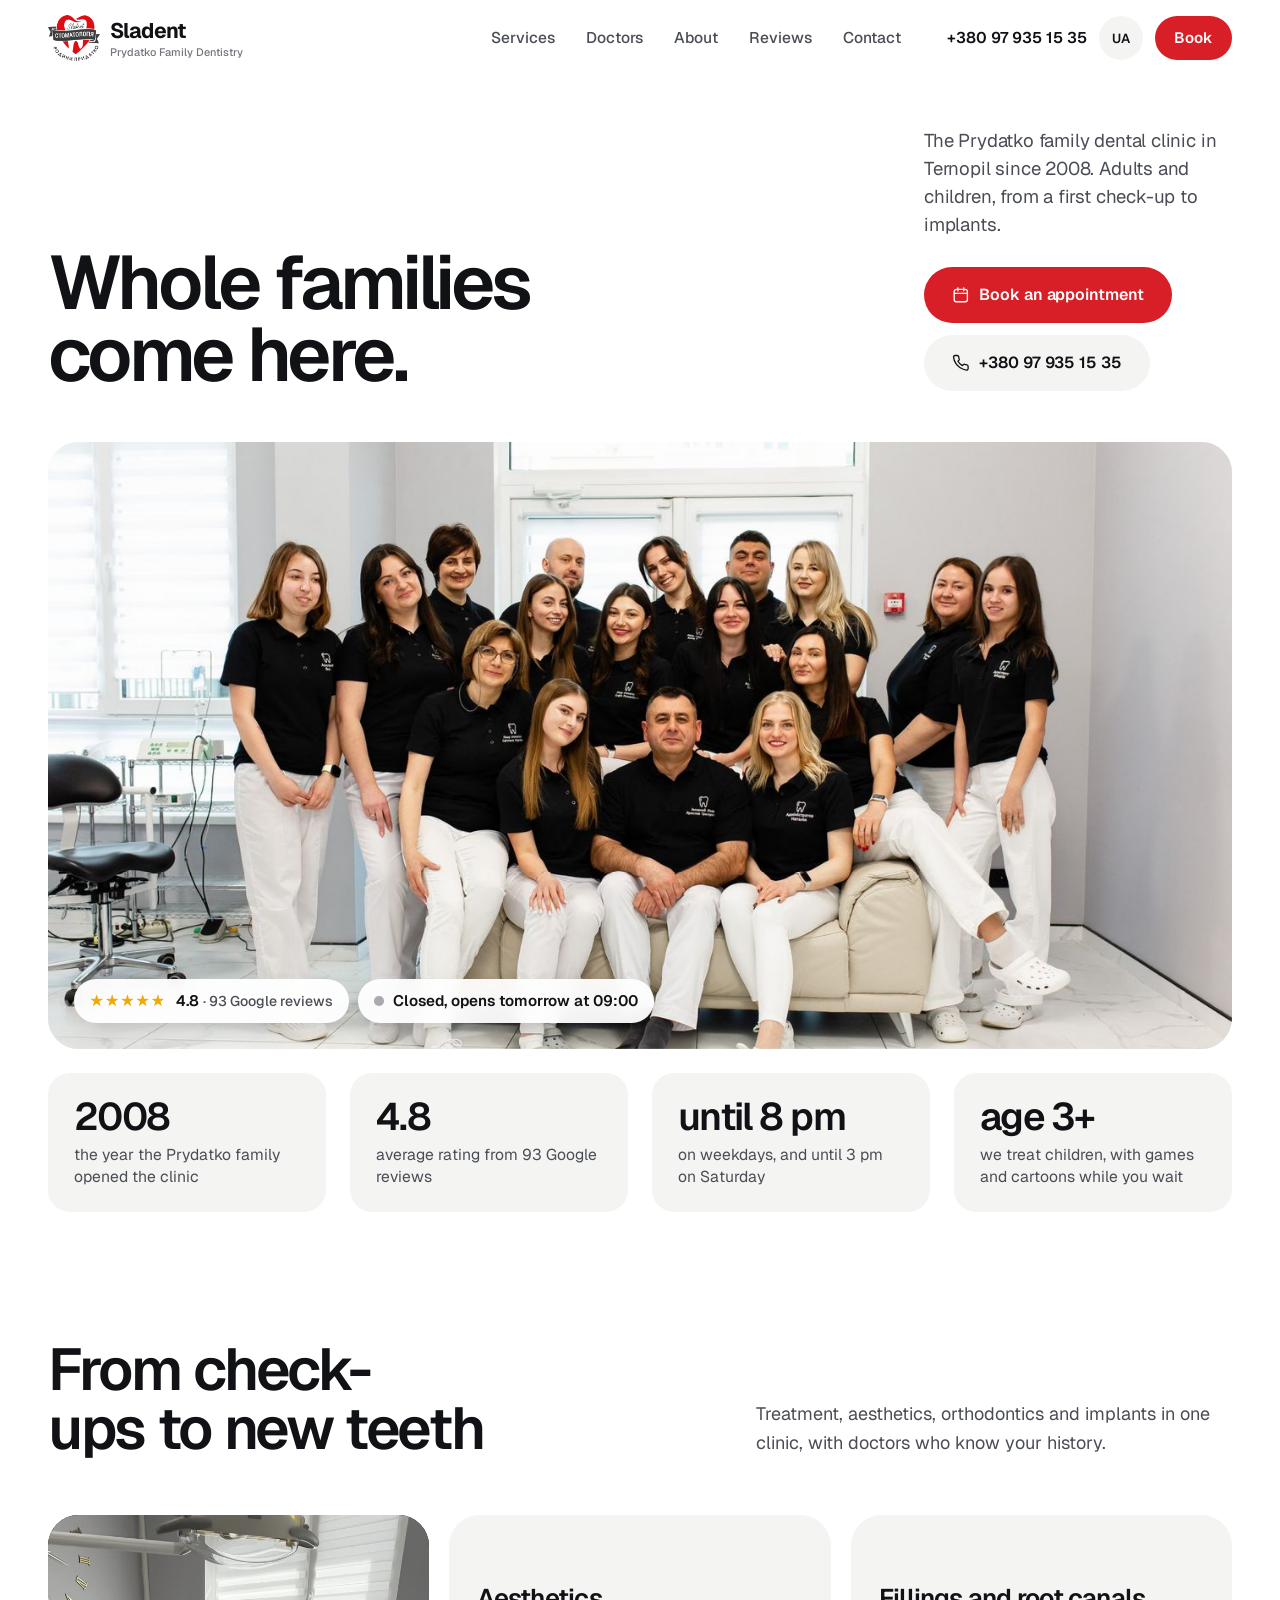
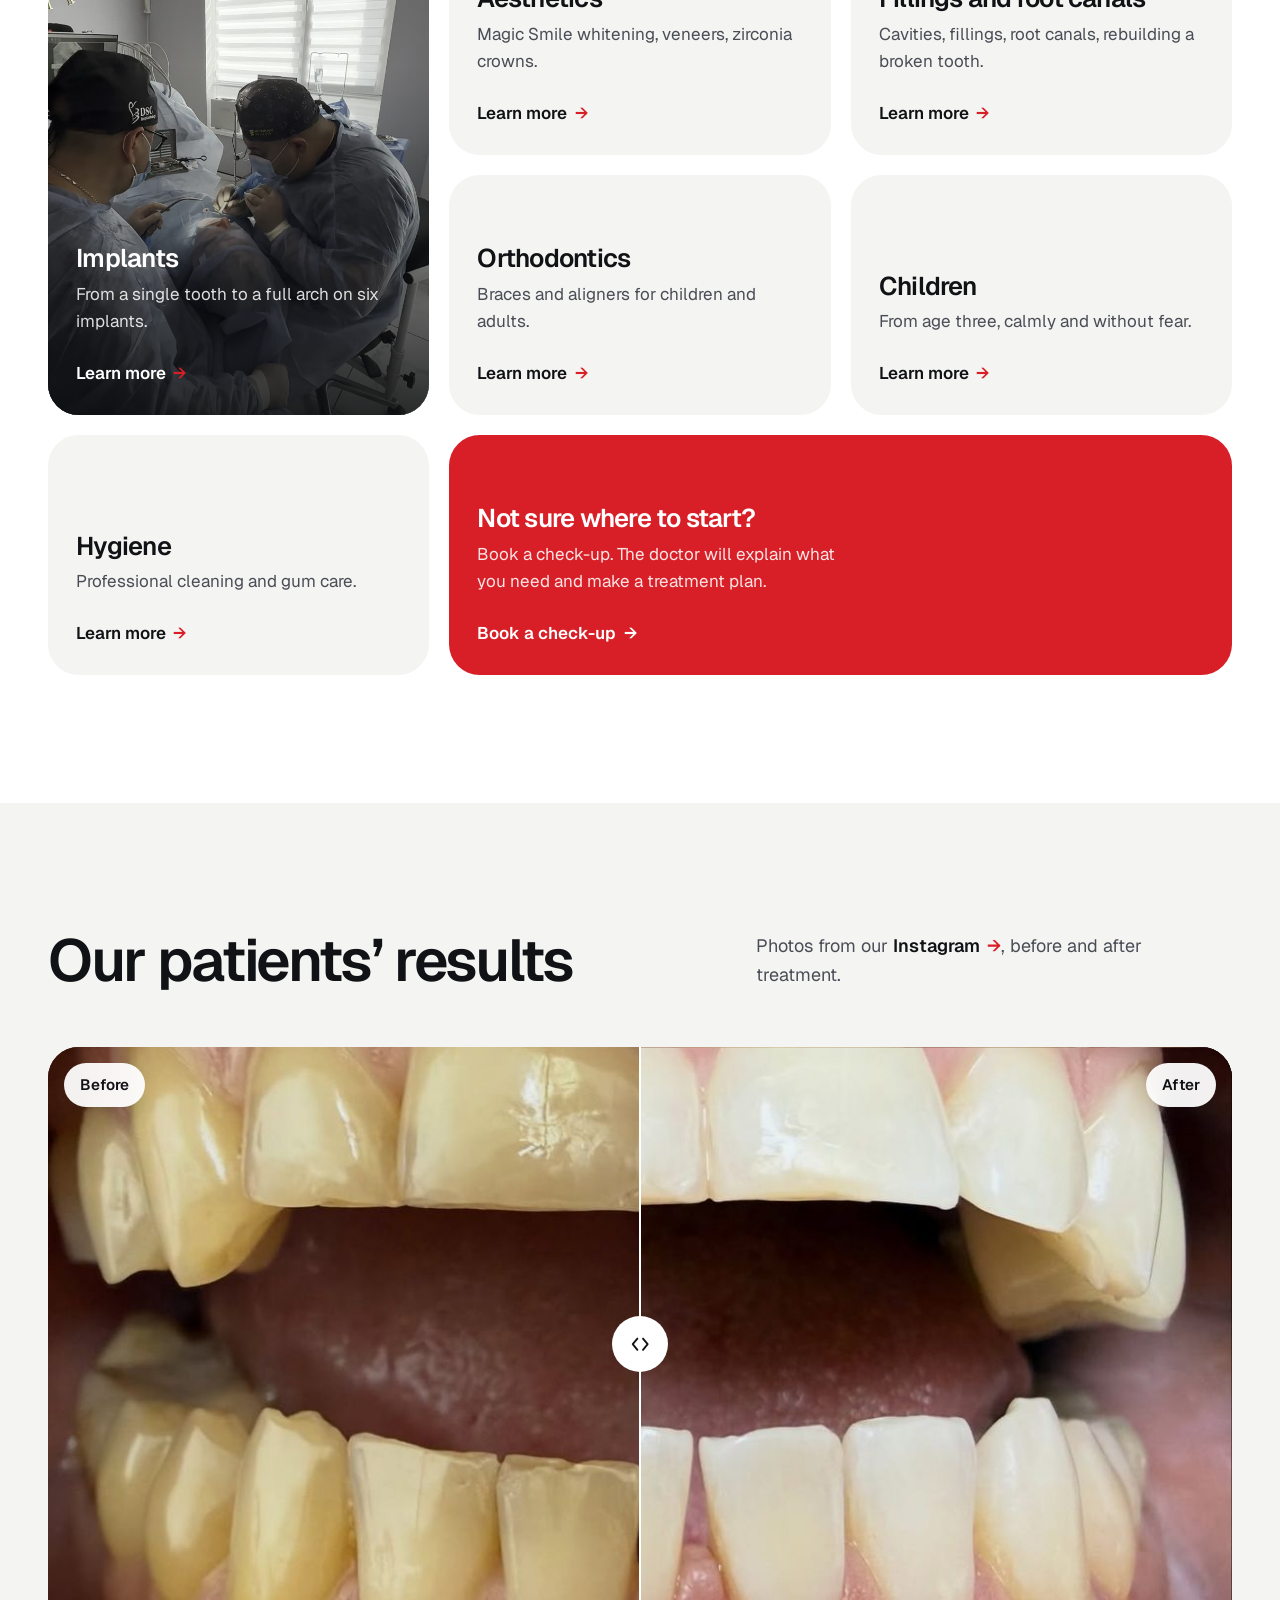
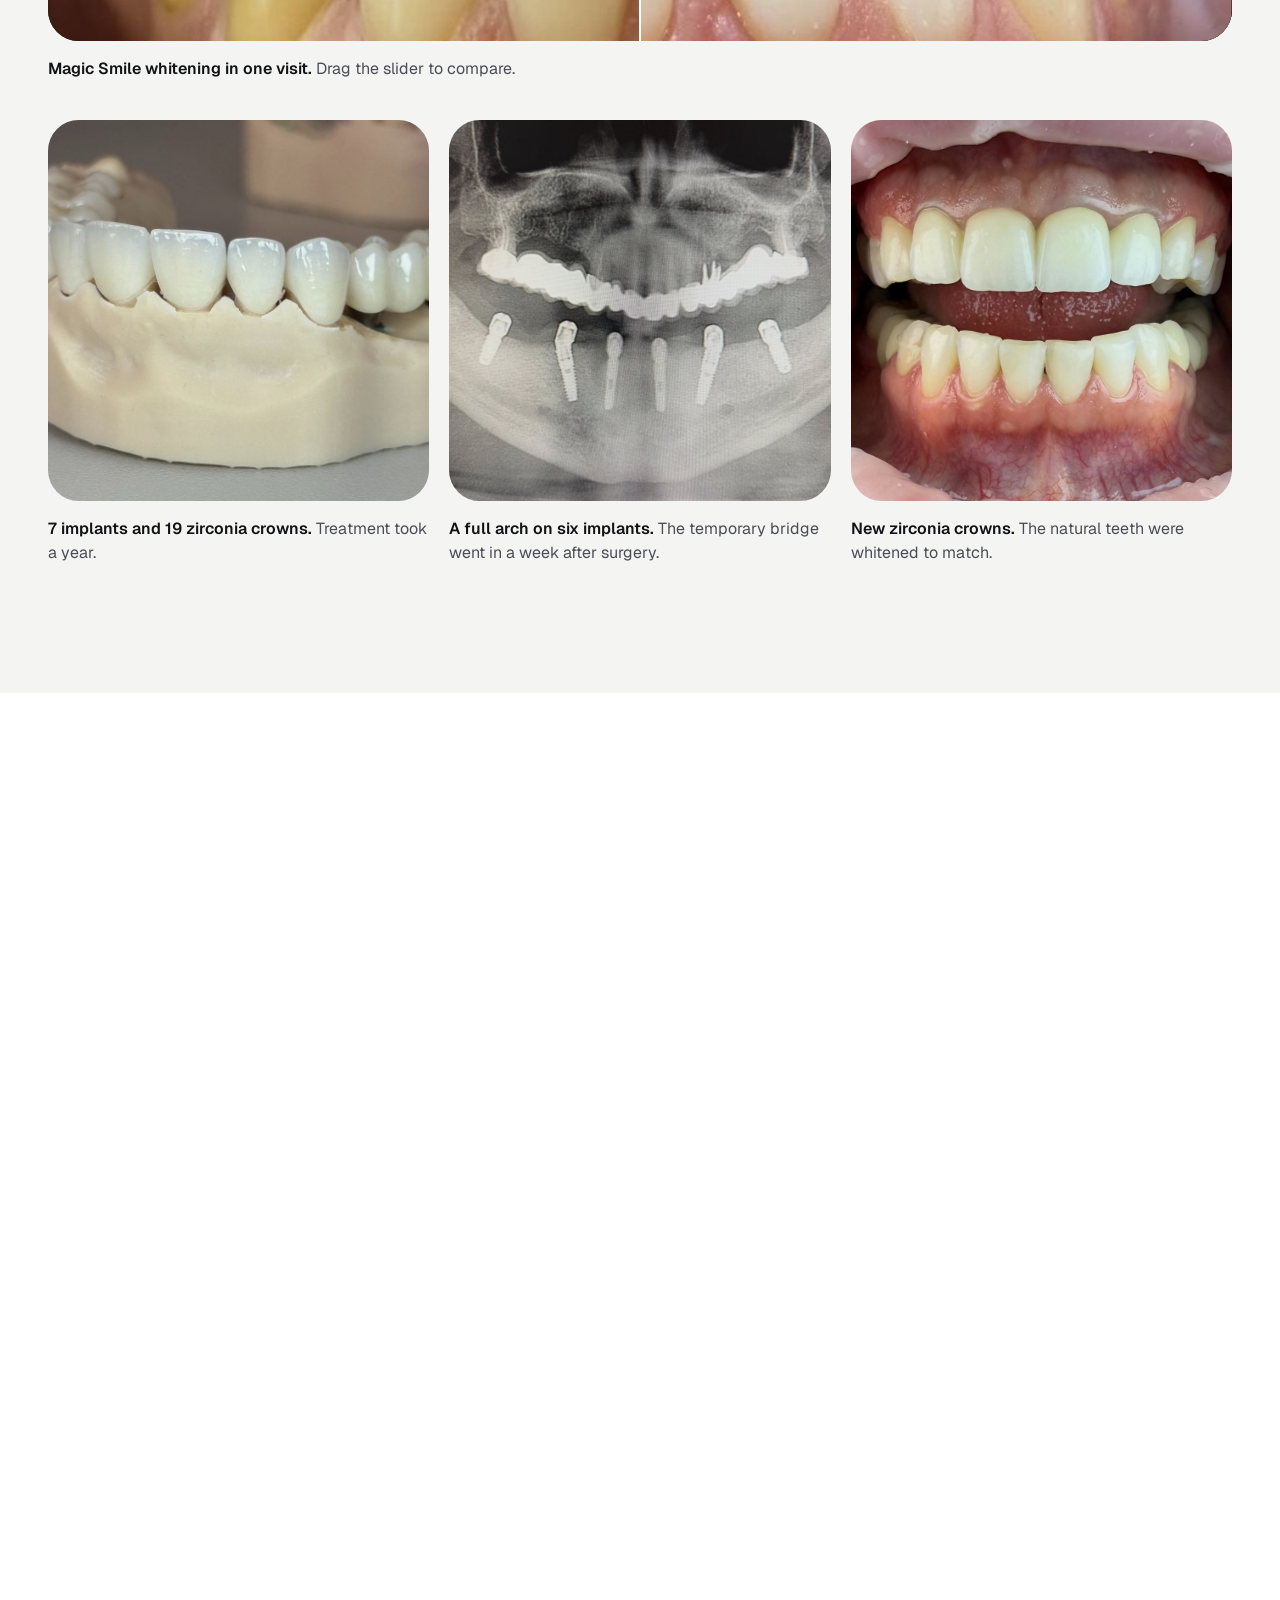
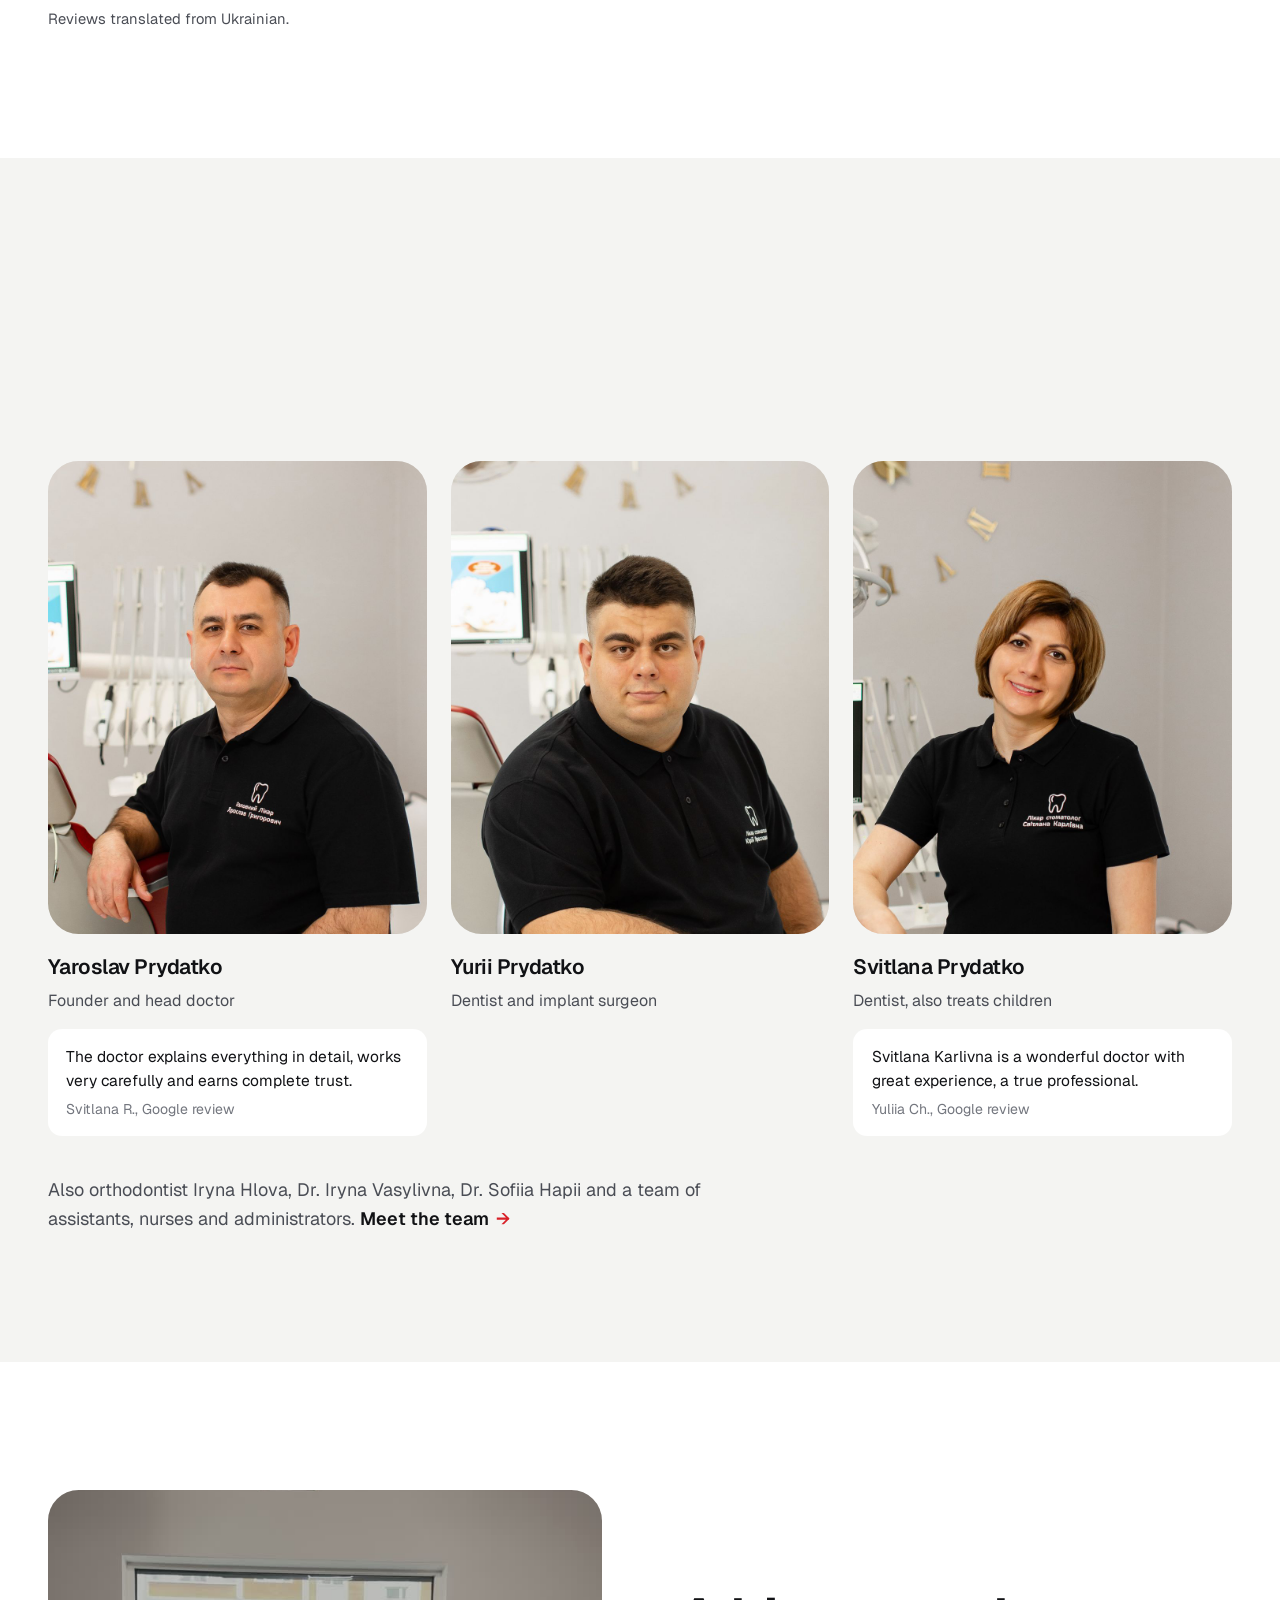
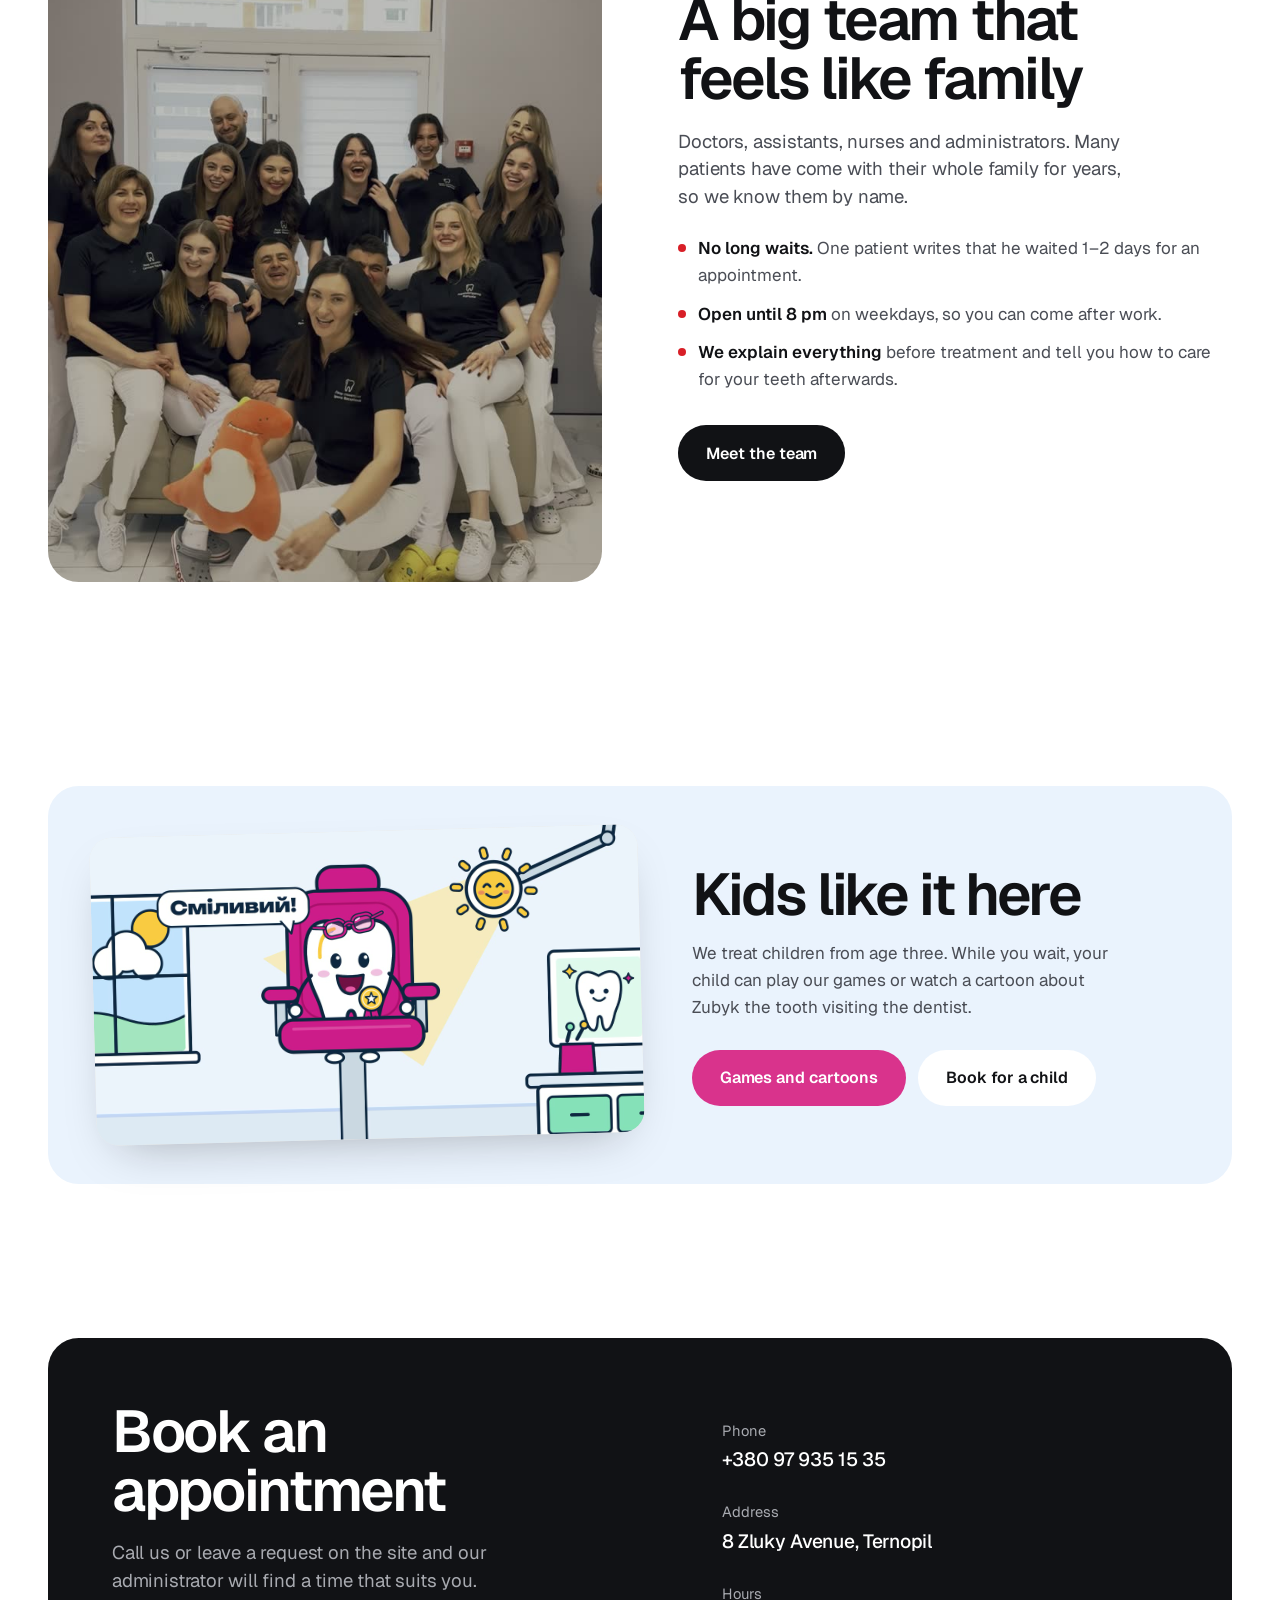
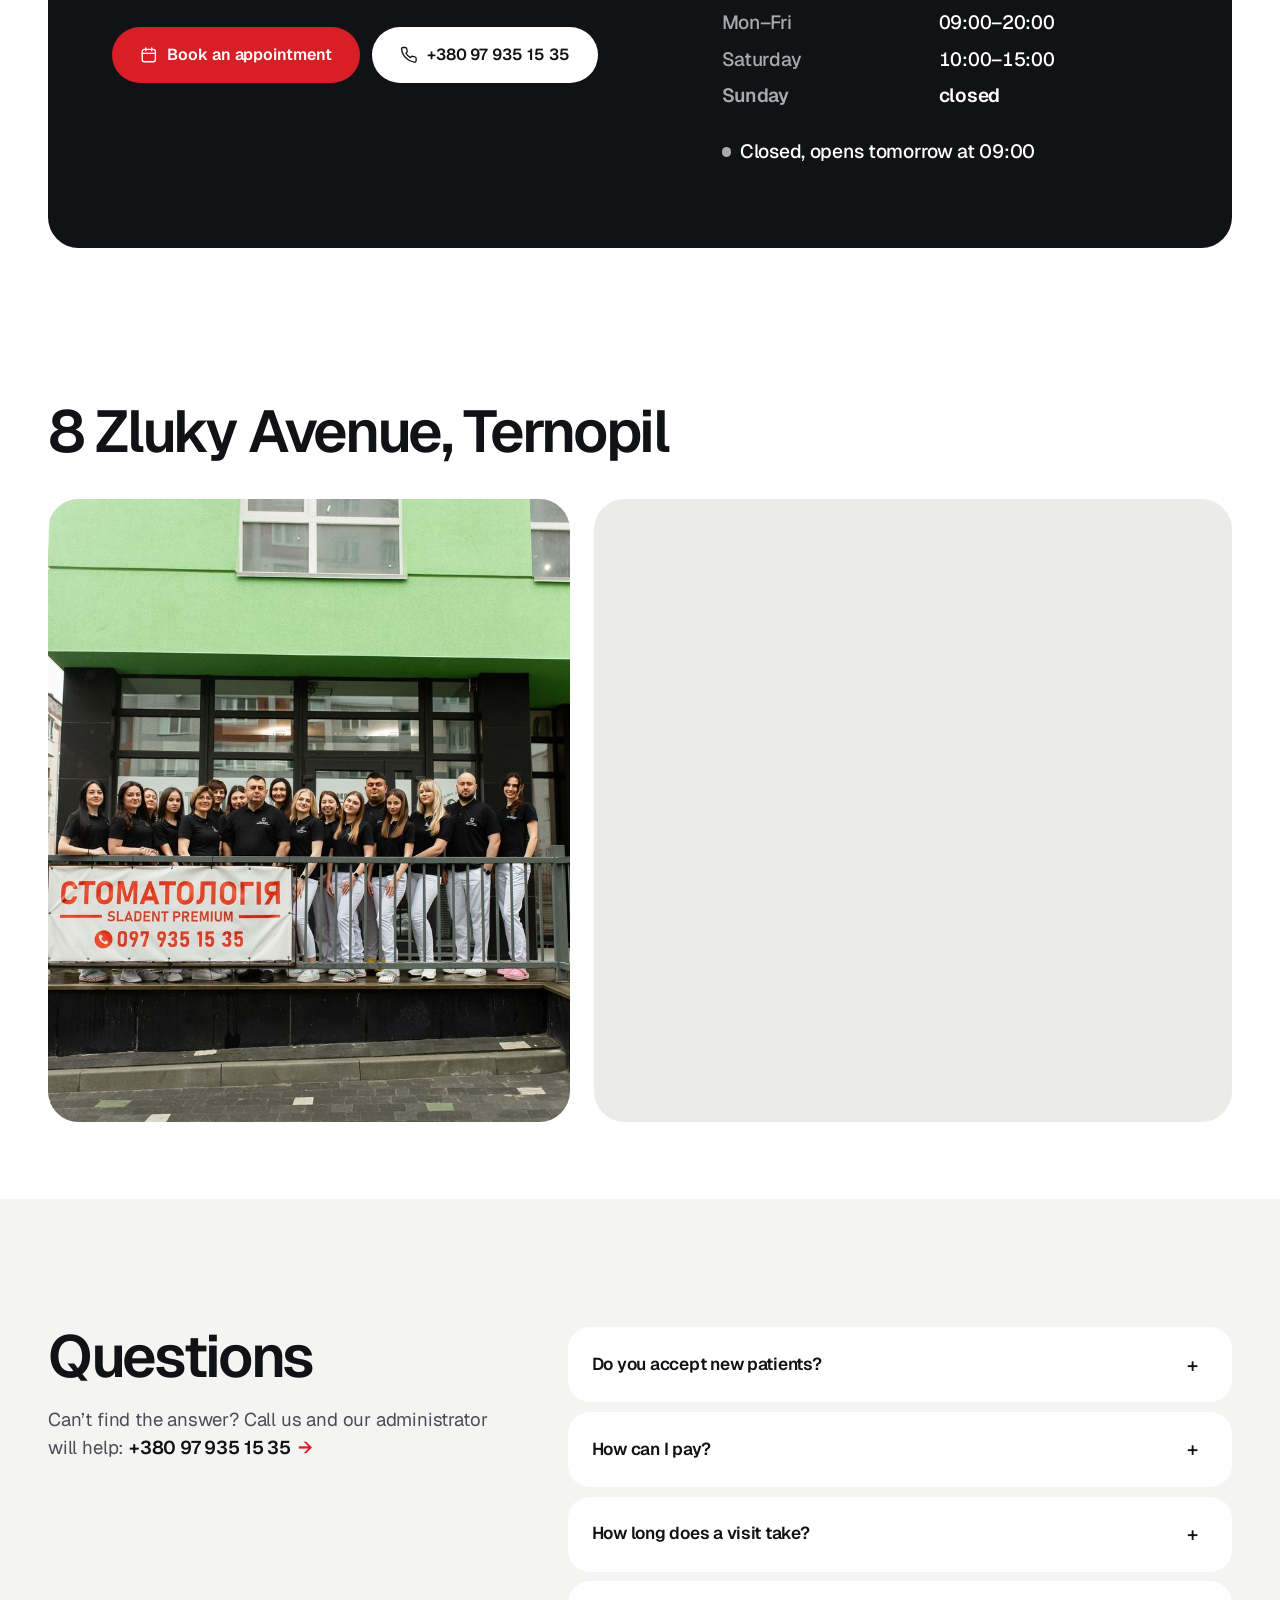
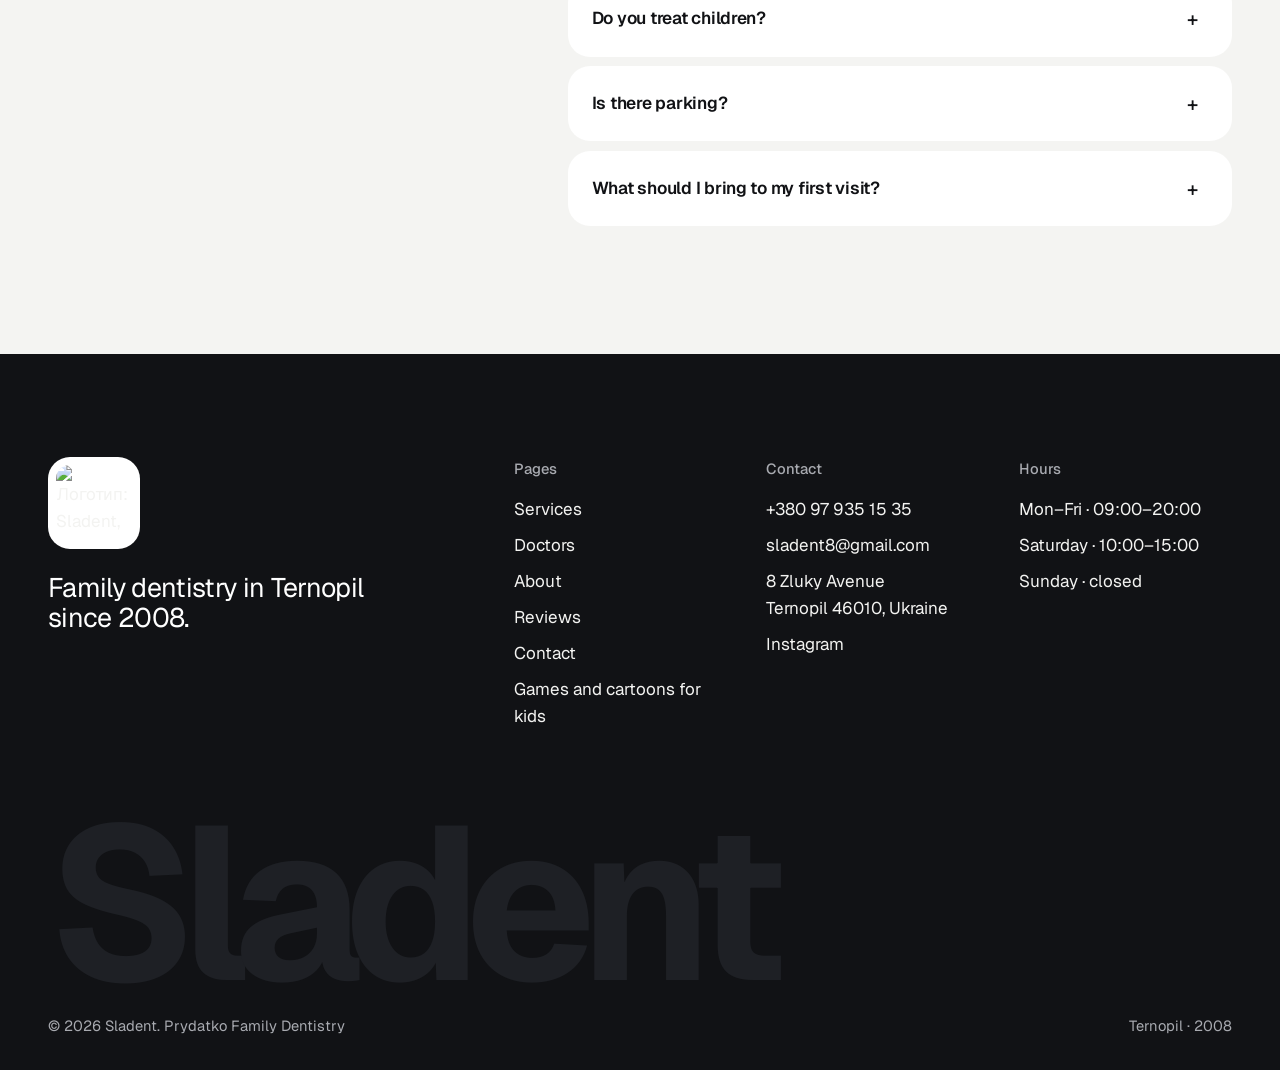
==== en/index.html @ 7c2c96e0 "Redesign the site: new design, real team photos, honest claims - One stylesheet (site.css) and scrip" ====
<!DOCTYPE html>
<html lang="en">
<head>
  <meta charset="utf-8">
  <meta name="viewport" content="width=device-width, initial-scale=1, viewport-fit=cover">
  <title>Sladent · Prydatko Family Dentistry · Ternopil</title>
  <meta name="description" content="Sladent family dental clinic in Ternopil since 2008. Implants, aesthetic dentistry, orthodontics, children. Rated 4.8 on Google. Book: +380 97 935 15 35.">
  <meta name="theme-color" content="#FFFFFF">
  <link rel="canonical" href="https://sladent.com/en/">
  <link rel="alternate" hreflang="uk" href="https://sladent.com/">
  <link rel="alternate" hreflang="en" href="https://sladent.com/en/">
  <link rel="alternate" hreflang="x-default" href="https://sladent.com/">
  <meta property="og:type" content="website">
  <meta property="og:locale" content="en_US">
  <meta property="og:site_name" content="Sladent">
  <meta property="og:title" content="Sladent · Prydatko Family Dentistry · Ternopil">
  <meta property="og:description" content="Sladent family dental clinic in Ternopil since 2008. Implants, aesthetic dentistry, orthodontics, children. Rated 4.8 on Google. Book: +380 97 935 15 35.">
  <meta property="og:image" content="https://sladent.com/images/photos/og.jpg">
  <meta property="og:image:width" content="1200">
  <meta property="og:image:height" content="630">
  <meta property="og:url" content="https://sladent.com/en/">
  <meta name="twitter:card" content="summary_large_image">
  <link rel="icon" href="../images/icon.ico">
  <link rel="apple-touch-icon" href="../images/logo-removebg-preview.png">
  <link rel="preconnect" href="https://fonts.googleapis.com">
  <link rel="preconnect" href="https://fonts.gstatic.com" crossorigin>
  <link rel="stylesheet" href="../site.css">
  <link rel="preload" as="image" href="../images/photos/team-sofa.jpg" imagesrcset="../images/photos/team-sofa-800.jpg 800w, ../images/photos/team-sofa-1400.jpg 1400w, ../images/photos/team-sofa.jpg 2400w" imagesizes="(max-width: 1400px) 100vw, 1300px" fetchpriority="high">
  <script>document.documentElement.classList.add('js')</script>
  <script type="application/ld+json">
{
  "@context": "https://schema.org",
  "@type": "Dentist",
  "name": "Sladent — Стоматологія Родини Придатко",
  "alternateName": "Стоматологія Родини Придатко",
  "url": "https://sladent.com/",
  "logo": "https://sladent.com/images/logo.png",
  "image": "https://sladent.com/images/photos/team-sofa.jpg",
  "telephone": "+380979351535",
  "email": "sladent8@gmail.com",
  "priceRange": "$$",
  "foundingDate": "2008-09-23",
  "currenciesAccepted": "UAH",
  "address": {
    "@type": "PostalAddress",
    "streetAddress": "просп. Злуки, 8",
    "addressLocality": "Тернопіль",
    "addressRegion": "Тернопільська область",
    "postalCode": "46010",
    "addressCountry": "UA"
  },
  "geo": {
    "@type": "GeoCoordinates",
    "latitude": 49.553722,
    "longitude": 25.593934
  },
  "openingHoursSpecification": [
    {
      "@type": "OpeningHoursSpecification",
      "dayOfWeek": [
        "Monday",
        "Tuesday",
        "Wednesday",
        "Thursday",
        "Friday"
      ],
      "opens": "09:00",
      "closes": "20:00"
    },
    {
      "@type": "OpeningHoursSpecification",
      "dayOfWeek": "Saturday",
      "opens": "10:00",
      "closes": "15:00"
    }
  ],
  "areaServed": {
    "@type": "City",
    "name": "Тернопіль"
  },
  "medicalSpecialty": [
    "Dentistry",
    "Orthodontics",
    "PediatricDentistry",
    "Implantology",
    "Prosthodontics"
  ],
  "aggregateRating": {
    "@type": "AggregateRating",
    "ratingValue": "4.8",
    "bestRating": "5",
    "ratingCount": "93"
  },
  "sameAs": [
    "https://www.instagram.com/sladent_dentistry_ternopil/"
  ]
}
  </script>
  <script type="application/ld+json">
{
  "@context": "https://schema.org",
  "@type": "FAQPage",
  "mainEntity": [
    {
      "@type": "Question",
      "name": "Do you accept new patients?",
      "acceptedAnswer": {
        "@type": "Answer",
        "text": "Yes. Book by phone at +380 97 935 15 35, through the form on this site or at the clinic. The first consultation includes an examination and diagnosis."
      }
    },
    {
      "@type": "Question",
      "name": "How can I pay?",
      "acceptedAnswer": {
        "@type": "Answer",
        "text": "Cash, bank cards (Visa, Mastercard) and bank transfer."
      }
    },
    {
      "@type": "Question",
      "name": "How long does a visit take?",
      "acceptedAnswer": {
        "@type": "Answer",
        "text": "A consultation takes 30–45 minutes, a professional cleaning about an hour, implants or prosthetics 1.5 to 3 hours."
      }
    },
    {
      "@type": "Question",
      "name": "Do you treat children?",
      "acceptedAnswer": {
        "@type": "Answer",
        "text": "Yes, from the age of three."
      }
    },
    {
      "@type": "Question",
      "name": "Is there parking?",
      "acceptedAnswer": {
        "@type": "Answer",
        "text": "Yes, there is free parking for patients next to the clinic."
      }
    },
    {
      "@type": "Question",
      "name": "What should I bring to my first visit?",
      "acceptedAnswer": {
        "@type": "Answer",
        "text": "An ID and your medical record if you have one. If you have X-rays or reports from other doctors, bring them too."
      }
    }
  ]
}
  </script>
</head>
<body>

<a class="skip" href="#main">Skip to content</a>
<header class="hdr">
  <div class="wrap hdr__in">
    <a class="logo" href="index.html"><img src="../images/logo-192.png" width="52" height="52" alt=""><span>Sladent<small>Prydatko Family Dentistry</small></span></a>
    <nav class="nav" aria-label="Main navigation"><a href="services.html">Services</a><a href="team.html">Doctors</a><a href="about.html">About</a><a href="reviews.html">Reviews</a><a href="contact.html">Contact</a></nav>
    <div class="hdr__tools">
      <a class="hdr__phone" href="tel:+380979351535">+380 97 935 15 35</a>
      <a class="lang" href="../" hreflang="uk" aria-label="Українська версія">UA</a>
      <a class="btn btn--red btn--sm" href="contact.html#booking-form">Book</a>
      <button class="burger" type="button" aria-expanded="false" aria-controls="mmenu" aria-label="Open menu"><span></span></button>
    </div>
  </div>
</header>
<div class="mmenu" id="mmenu">
  <nav aria-label="Mobile menu"><a class="big" href="index.html" aria-current="page">Home</a><a class="big" href="services.html">Services</a><a class="big" href="team.html">Doctors</a><a class="big" href="about.html">About</a><a class="big" href="reviews.html">Reviews</a><a class="big" href="contact.html">Contact</a></nav>
  <div class="btns">
    <a class="btn btn--red" href="contact.html#booking-form">Book an appointment</a>
    <a class="btn btn--soft" href="tel:+380979351535"><svg viewBox="0 0 24 24" fill="none" stroke="currentColor" stroke-width="1.8" stroke-linecap="round" stroke-linejoin="round" aria-hidden="true"><path d="M22 16.9v3a2 2 0 0 1-2.2 2 19.8 19.8 0 0 1-8.6-3.1 19.5 19.5 0 0 1-6-6A19.8 19.8 0 0 1 2.1 4.2 2 2 0 0 1 4.1 2h3a2 2 0 0 1 2 1.7c.1.96.4 1.9.7 2.8a2 2 0 0 1-.4 2.1L8.1 9.9a16 16 0 0 0 6 6l1.3-1.3a2 2 0 0 1 2.1-.4c.9.3 1.85.6 2.8.7a2 2 0 0 1 1.7 2Z"/></svg>+380 97 935 15 35</a>
  </div>
</div>

<main id="main">

<section class="hero" aria-labelledby="hero-title">
  <div class="wrap">
    <div class="hero__top">
      <h1 class="d1 rv" id="hero-title">Whole families come here.</h1>
      <div class="rv">
        <p class="lead">The Prydatko family dental clinic in Ternopil since 2008. Adults and children, from a first check-up to implants.</p>
        <div class="hero__cta"><a class="btn btn--red" href="contact.html#booking-form"><svg viewBox="0 0 24 24" fill="none" stroke="currentColor" stroke-width="1.8" stroke-linecap="round" stroke-linejoin="round" aria-hidden="true"><rect x="3" y="4.5" width="18" height="17" rx="3"/><path d="M16 2.5v4M8 2.5v4M3 10h18"/></svg>Book an appointment</a><a class="btn btn--soft" href="tel:+380979351535"><svg viewBox="0 0 24 24" fill="none" stroke="currentColor" stroke-width="1.8" stroke-linecap="round" stroke-linejoin="round" aria-hidden="true"><path d="M22 16.9v3a2 2 0 0 1-2.2 2 19.8 19.8 0 0 1-8.6-3.1 19.5 19.5 0 0 1-6-6A19.8 19.8 0 0 1 2.1 4.2 2 2 0 0 1 4.1 2h3a2 2 0 0 1 2 1.7c.1.96.4 1.9.7 2.8a2 2 0 0 1-.4 2.1L8.1 9.9a16 16 0 0 0 6 6l1.3-1.3a2 2 0 0 1 2.1-.4c.9.3 1.85.6 2.8.7a2 2 0 0 1 1.7 2Z"/></svg>+380 97 935 15 35</a></div>
      </div>
    </div>
    <div class="media hero__media rv">
      <img src="../images/photos/team-sofa.jpg" srcset="../images/photos/team-sofa-800.jpg 800w, ../images/photos/team-sofa-1400.jpg 1400w, ../images/photos/team-sofa.jpg 2400w" sizes="(max-width: 1400px) 100vw, 1300px" width="2400" height="1600" alt="The Sladent team: doctors, assistants, nurses and administrators at the clinic" fetchpriority="high">
      <div class="hero__chips">
        <a class="chip" href="reviews.html"><span class="stars" aria-hidden="true"><i style="--fill:96%"></i></span><span>4.8 <small>· 93 Google reviews</small></span></a>
        <span class="chip"><span data-status>Mon–Fri 9:00–20:00</span></span>
      </div>
    </div>
    <div class="facts">
      <div class="fact rv"><b>2008</b><span>the year the Prydatko family opened the clinic</span></div>
      <div class="fact rv"><b>4.8</b><span>average rating from 93 Google reviews</span></div>
      <div class="fact rv"><b>until 8 pm</b><span>on weekdays, and until 3 pm on Saturday</span></div>
      <div class="fact rv"><b>age 3+</b><span>we treat children, with games and cartoons while you wait</span></div>
    </div>
  </div>
</section>

<section class="sec" aria-labelledby="svc-title">
  <div class="wrap">
    <div class="sec-head">
      <h2 class="d2 rv" id="svc-title">From check-ups to new teeth</h2>
      <p class="rv">Treatment, aesthetics, orthodontics and implants in one clinic, with doctors who know your history.</p>
    </div>
    <div class="bento">
      <a class="tile tile--photo rv" href="services.html#implants">
        <img src="../videos/surgery-poster.jpg" width="720" height="1280" alt="Sladent surgeons placing an implant" loading="lazy">
        <h3>Implants</h3><p>From a single tooth to a full arch on six implants.</p><span class="arrow arrow--light">Learn more</span>
      </a>
      <a class="tile rv" href="services.html#cosmetic"><h3>Aesthetics</h3><p>Magic Smile whitening, veneers, zirconia crowns.</p><span class="arrow">Learn more</span></a>
      <a class="tile rv" href="services.html#general"><h3>Fillings and root canals</h3><p>Cavities, fillings, root canals, rebuilding a broken tooth.</p><span class="arrow">Learn more</span></a>
      <a class="tile rv" href="services.html#orthodontics"><h3>Orthodontics</h3><p>Braces and aligners for children and adults.</p><span class="arrow">Learn more</span></a>
      <a class="tile rv" href="services.html#pediatric"><h3>Children</h3><p>From age three, calmly and without fear.</p><span class="arrow">Learn more</span></a>
      <a class="tile rv" href="services.html#hygiene"><h3>Hygiene</h3><p>Professional cleaning and gum care.</p><span class="arrow">Learn more</span></a>
      <a class="tile tile--wide tile--red rv" href="contact.html#booking-form"><h3>Not sure where to start?</h3><p>Book a check-up. The doctor will explain what you need and make a treatment plan.</p><span class="arrow">Book a check-up</span></a>
    </div>
  </div>
</section>

<section class="sec sec--tone" aria-labelledby="res-title">
  <div class="wrap">
    <div class="sec-head">
      <h2 class="d2 rv" id="res-title">Our patients’ results</h2>
      <p class="rv">Photos from our <a class="arrow" href="https://www.instagram.com/sladent_dentistry_ternopil/" rel="noopener" target="_blank">Instagram</a>, before and after treatment.</p>
    </div>
    <figure class="rv" style="margin:0">
      <div class="ba">
        <img src="../images/photos/whitening-before.jpg" width="1200" height="984" loading="lazy" alt="Teeth before whitening, with yellowish enamel">
        <img class="ba__after" src="../images/photos/whitening-after.jpg" width="1200" height="984" loading="lazy" alt="The same teeth after Magic Smile whitening">
        <span class="chip chip--l" aria-hidden="true">Before</span><span class="chip chip--r" aria-hidden="true">After</span>
        <span class="ba__line" aria-hidden="true"></span><span class="ba__knob" aria-hidden="true"><svg viewBox="0 0 24 24" fill="none" stroke="#111215" stroke-width="2" stroke-linecap="round" stroke-linejoin="round" aria-hidden="true"><path d="M9 6l-5 6 5 6M15 6l5 6-5 6"/></svg></span>
        <input type="range" min="0" max="100" value="50" aria-label="Compare before and after whitening">
      </div>
      <figcaption class="cap"><b>Magic Smile whitening in one visit.</b> Drag the slider to compare.</figcaption>
    </figure>
    <div class="results">
      <figure class="result rv"><div class="media"><img src="../images/photos/case-crowns.jpg" width="1000" height="790" loading="lazy" alt="Zirconia crowns on a jaw model"></div><figcaption class="cap"><b>7 implants and 19 zirconia crowns.</b> Treatment took a year.</figcaption></figure>
      <figure class="result rv"><div class="media"><img src="../images/photos/case-allon6-xray.jpg" width="900" height="1200" loading="lazy" alt="X-ray: a full arch on six implants"></div><figcaption class="cap"><b>A full arch on six implants.</b> The temporary bridge went in a week after surgery.</figcaption></figure>
      <figure class="result rv"><div class="media"><img src="../images/photos/case-zirconia.jpg" width="1000" height="1000" loading="lazy" alt="A smile after old crowns were replaced with zirconia"></div><figcaption class="cap"><b>New zirconia crowns.</b> The natural teeth were whitened to match.</figcaption></figure>
    </div>
  </div>
</section>

<section class="sec" aria-labelledby="rev-title">
  <div class="wrap">
    <div class="reviews-top">
      <div>
        <h2 class="d2 rv" id="rev-title">Patients come back for years.</h2>
        <div class="score rv"><b>4.8</b><div><span class="stars" aria-hidden="true"><i style="--fill:96%"></i></span><small>93 Google reviews</small></div></div>
      </div>
      <blockquote class="quote rv"><p>I have been a patient of Dr. Yaroslav Prydatko since the 1990s. For a dentist I will always come back to SLADENT.</p><footer>Oleh B. · Google review, translated from Ukrainian</footer></blockquote>
    </div>
  </div>
  <div class="marquee rv" aria-label="Patient reviews from Google"><div class="marquee__row" style="--dur:80s"><figure class="rcard"><p>Trusted by our whole family for more than a decade. Sincerely recommend.</p><footer><b>Tati B.</b><span class="stars" aria-hidden="true"><i style="--fill:100%"></i></span></footer></figure><figure class="rcard"><p>I liked the convenient hours (they see patients until 8 pm) and that you don't wait weeks for an appointment (1 to 2 days).</p><footer><b>Sviatoslav B.</b><span class="stars" aria-hidden="true"><i style="--fill:100%"></i></span></footer></figure><figure class="rcard"><p>Today they treated a tooth for our 4-year-old son. Many thanks to Dr. Sofiia Romanivna and the assistant for the professional work and the good mood!</p><footer><b>Ivan M.</b><span class="stars" aria-hidden="true"><i style="--fill:100%"></i></span></footer></figure><figure class="rcard"><p>Our whole family has been coming here for about 10 years. We are happy with everything. The price matches the quality.</p><footer><b>Valia S.</b><span class="stars" aria-hidden="true"><i style="--fill:100%"></i></span></footer></figure><figure class="rcard"><p>The doctor explains everything in detail, works very carefully and earns complete trust.</p><footer><b>Svitlana R.</b><span class="stars" aria-hidden="true"><i style="--fill:100%"></i></span></footer></figure><figure class="rcard"><p>I had 8 teeth done there, 4 of them without anaesthesia. Afterwards they advised me how to look after my teeth.</p><footer><b>Yana D.</b><span class="stars" aria-hidden="true"><i style="--fill:100%"></i></span></footer></figure><figure class="rcard"><p>As always, professional care, a personal approach and quality work. Our whole family has been coming here for more than 10 years.</p><footer><b>Yelyzaveta N.</b><span class="stars" aria-hidden="true"><i style="--fill:100%"></i></span></footer></figure></div><div class="marquee__row marquee__row--rev" style="--dur:90s"><figure class="rcard"><p>I was a little nervous before the implant, but thanks to your experience and well-coordinated work it went calmly and much easier than I expected.</p><footer><b>Implant patient</b><span class="stars" aria-hidden="true"><i style="--fill:100%"></i></span></footer></figure><figure class="rcard"><p>Svitlana Karlivna is a wonderful doctor with great experience, a true professional.</p><footer><b>Yuliia Ch.</b><span class="stars" aria-hidden="true"><i style="--fill:100%"></i></span></footer></figure><figure class="rcard"><p>I had my teeth whitened at SlaDent and it went great. The result is excellent.</p><footer><b>Sergii K.</b><span class="stars" aria-hidden="true"><i style="--fill:100%"></i></span></footer></figure><figure class="rcard"><p>Professional doctors and friendly staff. Iryna Vasylivna is a wonderful doctor!</p><footer><b>Liudmyla K.</b><span class="stars" aria-hidden="true"><i style="--fill:100%"></i></span></footer></figure><figure class="rcard"><p>I have been coming to Sladent for 5 years and recommend it to my friends and family.</p><footer><b>Liuba P.</b><span class="stars" aria-hidden="true"><i style="--fill:100%"></i></span></footer></figure><figure class="rcard"><p>A good clinic. Friendly staff, experienced specialists, a pleasant atmosphere and fair prices.</p><footer><b>Viktor M.</b><span class="stars" aria-hidden="true"><i style="--fill:100%"></i></span></footer></figure><figure class="rcard"><p>Trusted by our whole family for more than a decade. Sincerely recommend.</p><footer><b>Tati B.</b><span class="stars" aria-hidden="true"><i style="--fill:100%"></i></span></footer></figure></div></div>
  <div class="wrap" style="margin-top:2rem"><a class="arrow rv" href="reviews.html">All reviews</a><p class="small muted" style="margin-top:.75rem">Reviews translated from Ukrainian.</p></div>
</section>

<section class="sec sec--tone" aria-labelledby="doc-title">
  <div class="wrap">
    <div class="sec-head">
      <h2 class="d2 rv" id="doc-title">The Prydatko family of dentists</h2>
      <p class="rv">Dr. Yaroslav Prydatko opened the clinic in 2008. Today Dr. Yurii Prydatko and Dr. Svitlana Prydatko work alongside him.</p>
    </div>
    <div class="people">
      <article class="person rv"><div class="media"><img src="../images/team/yaroslav-prydatko.jpg" width="960" height="1200" loading="lazy" alt="Yaroslav Prydatko"></div><h3>Yaroslav Prydatko</h3><p class="role">Founder and head doctor</p><blockquote>The doctor explains everything in detail, works very carefully and earns complete trust.<footer>Svitlana R., Google review</footer></blockquote></article>
      <article class="person rv"><div class="media"><img src="../images/team/yurii-prydatko.jpg" width="960" height="1200" loading="lazy" alt="Yurii Prydatko"></div><h3>Yurii Prydatko</h3><p class="role">Dentist and implant surgeon</p></article>
      <article class="person rv"><div class="media"><img src="../images/team/svitlana-prydatko.jpg" width="960" height="1200" loading="lazy" alt="Svitlana Prydatko"></div><h3>Svitlana Prydatko</h3><p class="role">Dentist, also treats children</p><blockquote>Svitlana Karlivna is a wonderful doctor with great experience, a true professional.<footer>Yuliia Ch., Google review</footer></blockquote></article>
    </div>
    <p class="rv more">Also orthodontist Iryna Hlova, Dr. Iryna Vasylivna, Dr. Sofiia Hapii and a team of assistants, nurses and administrators. <a class="arrow" href="team.html">Meet the team</a></p>
  </div>
</section>

<section class="sec" aria-labelledby="team-title">
  <div class="wrap split">
    <div class="media media--video rv" style="aspect-ratio:4/5"><video data-loop muted playsinline loop preload="none" poster="../videos/team-poster.jpg" width="720" height="1280" aria-label="The Sladent team at the clinic"><source src="../videos/team.mp4" type="video/mp4"></video></div>
    <div>
      <h2 class="d2 rv" id="team-title">A big team that feels like family</h2>
      <p class="lead rv" style="margin-top:1.25rem">Doctors, assistants, nurses and administrators. Many patients have come with their whole family for years, so we know them by name.</p>
      <ul class="ticks rv">
        <li><span><b>No long waits.</b> One patient writes that he waited 1–2 days for an appointment.</span></li>
        <li><span><b>Open until 8 pm</b> on weekdays, so you can come after work.</span></li>
        <li><span><b>We explain everything</b> before treatment and tell you how to care for your teeth afterwards.</span></li>
      </ul>
      <a class="btn btn--dark rv" href="team.html">Meet the team</a>
    </div>
  </div>
</section>


<section class="sec sec--tight" aria-labelledby="kids-title">
  <div class="wrap">
    <div class="kids rv">
      <a class="media" href="../kids/" tabindex="-1" aria-hidden="true"><img src="../kids/videos/visit-poster.jpg" width="1280" height="720" loading="lazy" alt=""></a>
      <div>
        <h2 class="d2" id="kids-title">Kids like it here</h2>
        <p>We treat children from age three. While you wait, your child can play our games or watch a cartoon about Zubyk the tooth visiting the dentist.</p>
        <div class="btns"><a class="btn btn--kids" href="../kids/">Games and cartoons</a><a class="btn btn--white" href="contact.html#booking-form">Book for a child</a></div>
      </div>
    </div>
  </div>
</section>

<section class="sec sec--tight" aria-labelledby="book-title">
  <div class="wrap">
    <div class="panel rv">
      <div>
        <h2 class="d2" id="book-title">Book an appointment</h2>
        <p class="lead">Call us or leave a request on the site and our administrator will find a time that suits you.</p>
        <div class="btns"><a class="btn btn--red" href="contact.html#booking-form"><svg viewBox="0 0 24 24" fill="none" stroke="currentColor" stroke-width="1.8" stroke-linecap="round" stroke-linejoin="round" aria-hidden="true"><rect x="3" y="4.5" width="18" height="17" rx="3"/><path d="M16 2.5v4M8 2.5v4M3 10h18"/></svg>Book an appointment</a><a class="btn btn--white" href="tel:+380979351535"><svg viewBox="0 0 24 24" fill="none" stroke="currentColor" stroke-width="1.8" stroke-linecap="round" stroke-linejoin="round" aria-hidden="true"><path d="M22 16.9v3a2 2 0 0 1-2.2 2 19.8 19.8 0 0 1-8.6-3.1 19.5 19.5 0 0 1-6-6A19.8 19.8 0 0 1 2.1 4.2 2 2 0 0 1 4.1 2h3a2 2 0 0 1 2 1.7c.1.96.4 1.9.7 2.8a2 2 0 0 1-.4 2.1L8.1 9.9a16 16 0 0 0 6 6l1.3-1.3a2 2 0 0 1 2.1-.4c.9.3 1.85.6 2.8.7a2 2 0 0 1 1.7 2Z"/></svg>+380 97 935 15 35</a></div>
      </div>
      <dl class="panel__info">
        <div><dt>Phone</dt><dd><a href="tel:+380979351535">+380 97 935 15 35</a></dd></div>
        <div><dt>Address</dt><dd>8 Zluky Avenue, Ternopil</dd></div>
        <div><dt>Hours</dt><dd><div class="hours"><span data-days="1,2,3,4,5">Mon–Fri</span><span data-days="1,2,3,4,5">09:00–20:00</span><span data-days="6">Saturday</span><span data-days="6">10:00–15:00</span><span data-days="0">Sunday</span><span data-days="0">closed</span></div></dd></div>
        <div><dd><span data-status></span></dd></div>
      </dl>
    </div>
  </div>
</section>

<section class="sec sec--tight" aria-labelledby="place-title">
  <div class="wrap">
    <h2 class="d2 rv" id="place-title" style="margin-bottom:clamp(1.5rem,3vw,2.5rem)">8 Zluky Avenue, Ternopil</h2>
    <div class="place">
      <div class="media rv"><img src="../images/photos/clinic-outside.jpg" srcset="../images/photos/clinic-outside-800.jpg 800w, ../images/photos/clinic-outside.jpg 1800w" sizes="(max-width: 900px) 100vw, 45vw" width="1800" height="2149" loading="lazy" alt="The Sladent team outside the clinic at 8 Zluky Avenue"></div>
      <div class="media rv"><iframe src="https://www.google.com/maps?q=%D0%BF%D1%80%D0%BE%D1%81%D0%BF.+%D0%97%D0%BB%D1%83%D0%BA%D0%B8+8,+%D0%A2%D0%B5%D1%80%D0%BD%D0%BE%D0%BF%D1%96%D0%BB%D1%8C&amp;output=embed" loading="lazy" referrerpolicy="no-referrer-when-downgrade" title="Sladent on the map: 8 Zluky Avenue, Ternopil" allowfullscreen></iframe></div>
    </div>
  </div>
</section>

<section class="sec sec--tone" aria-labelledby="faq-title">
  <div class="wrap faq">
    <div>
      <h2 class="d2 rv" id="faq-title">Questions</h2>
      <p class="lead rv" style="margin-top:1.25rem">Can’t find the answer? Call us and our administrator will help: <a class="arrow" href="tel:+380979351535">+380 97 935 15 35</a></p>
    </div>
    <div class="faq__list"><details class="rv"><summary>Do you accept new patients?</summary><div><p>Yes. Book by phone at <a href="tel:+380979351535">+380 97 935 15 35</a>, through the <a href="contact.html#booking-form">form on this site</a> or at the clinic. The first consultation includes an examination and diagnosis.</p></div></details><details class="rv"><summary>How can I pay?</summary><div><p>Cash, bank cards (Visa, Mastercard) and bank transfer.</p></div></details><details class="rv"><summary>How long does a visit take?</summary><div><p>A consultation takes 30–45 minutes, a professional cleaning about an hour, implants or prosthetics 1.5 to 3 hours.</p></div></details><details class="rv"><summary>Do you treat children?</summary><div><p>Yes, from the age of three. While you wait, your child can play <a href="../kids/">our games or watch a cartoon</a>.</p></div></details><details class="rv"><summary>Is there parking?</summary><div><p>Yes, there is free parking for patients next to the clinic. It is also easy to reach by public transport.</p></div></details><details class="rv"><summary>What should I bring to my first visit?</summary><div><p>An ID and your medical record if you have one. If you have X-rays or reports from other doctors, bring them too.</p></div></details></div>
  </div>
</section>

</main>

<footer class="ftr">
  <div class="wrap">
    <div class="ftr__top">
      <div>
        <img class="ftr__logo" src="../images/logo-removebg-preview.png" width="92" height="92" alt="Логотип: Sladent, стоматологія родини Придатко" loading="lazy">
        <p class="d3" style="color:#fff;max-width:18ch">Family dentistry in Ternopil since 2008.</p>
      </div>
      <div><h3>Pages</h3><ul><li><a href="services.html">Services</a></li><li><a href="team.html">Doctors</a></li><li><a href="about.html">About</a></li><li><a href="reviews.html">Reviews</a></li><li><a href="contact.html">Contact</a></li><li><a href="../kids/">Games and cartoons for kids</a></li></ul></div>
      <div><h3>Contact</h3><ul><li><a href="tel:+380979351535">+380 97 935 15 35</a></li><li><a href="mailto:sladent8@gmail.com">sladent8@gmail.com</a></li><li>8 Zluky Avenue<br>Ternopil 46010, Ukraine</li><li><a href="https://www.instagram.com/sladent_dentistry_ternopil/" rel="noopener" target="_blank">Instagram</a></li></ul></div>
      <div><h3>Hours</h3><ul><li>Mon–Fri · 09:00–20:00</li><li>Saturday · 10:00–15:00</li><li>Sunday · closed</li></ul></div>
    </div>
    <div class="ftr__mark" aria-hidden="true"></div>
    <div class="ftr__bottom"><span>© 2026 Sladent. Prydatko Family Dentistry</span><span>Ternopil · 2008</span></div>
  </div>
</footer>
<nav class="mbar" aria-label="Quick actions">
  <a class="btn btn--soft" href="tel:+380979351535"><svg viewBox="0 0 24 24" fill="none" stroke="currentColor" stroke-width="1.8" stroke-linecap="round" stroke-linejoin="round" aria-hidden="true"><path d="M22 16.9v3a2 2 0 0 1-2.2 2 19.8 19.8 0 0 1-8.6-3.1 19.5 19.5 0 0 1-6-6A19.8 19.8 0 0 1 2.1 4.2 2 2 0 0 1 4.1 2h3a2 2 0 0 1 2 1.7c.1.96.4 1.9.7 2.8a2 2 0 0 1-.4 2.1L8.1 9.9a16 16 0 0 0 6 6l1.3-1.3a2 2 0 0 1 2.1-.4c.9.3 1.85.6 2.8.7a2 2 0 0 1 1.7 2Z"/></svg>Call us</a>
  <a class="btn btn--red" href="contact.html#booking-form"><svg viewBox="0 0 24 24" fill="none" stroke="currentColor" stroke-width="1.8" stroke-linecap="round" stroke-linejoin="round" aria-hidden="true"><rect x="3" y="4.5" width="18" height="17" rx="3"/><path d="M16 2.5v4M8 2.5v4M3 10h18"/></svg>Book</a>
</nav>
<script src="../site.js" defer></script>
</body>
</html>
---- site.css ----
/* =========================================================================
   SLADENT · site styles
   The clinic's own world: white rooms, black uniforms, red chairs and the red
   heart-tooth logo. One accent (the logo red) for actions. Geist for every
   word, large and tight for headlines. Rounded photographs carry the page;
   surfaces are separated by tone, not by lines.
   ========================================================================= */

@import url('https://fonts.googleapis.com/css2?family=Geist:wght@400;500;600;700&display=swap');

:root {
  --bg:        #FFFFFF;
  --bg-2:      #F4F4F2;   /* one tone step, warm grey like the clinic walls */
  --bg-3:      #EBEBE8;
  --ink:       #111215;
  --ink-2:     #4A4D55;
  --ink-3:     #73767E;
  --on-dark:   #F3F3F1;
  --on-dark-2: #A8AAB0;
  --red:       #D81F27;   /* logo red: actions and the brand mark only */
  --red-2:     #B3161D;
  --red-tint:  #FCEBEC;
  --star:      #F2A900;
  --ok:        #12A150;

  --font: 'Geist', ui-sans-serif, system-ui, -apple-system, 'Segoe UI', Roboto, sans-serif;

  --w:      1360px;
  --gut:    clamp(20px, 4vw, 48px);
  --sec:    clamp(80px, 10vw, 152px);
  --r-xl:   clamp(22px, 2.4vw, 34px);
  --r-lg:   22px;
  --r-md:   14px;
  --ease:   cubic-bezier(0.16, 1, 0.3, 1);
  --shadow: 0 20px 50px -24px rgba(17, 18, 21, 0.35);
}

/* Base -------------------------------------------------------------------- */
*, *::before, *::after { box-sizing: border-box; }
html { -webkit-text-size-adjust: 100%; scroll-behavior: smooth; scroll-padding-top: 96px; }
body {
  margin: 0;
  font-family: var(--font);
  font-size: 1.0625rem;
  line-height: 1.6;
  color: var(--ink);
  background: var(--bg);
  -webkit-font-smoothing: antialiased;
  text-rendering: optimizeLegibility;
  overflow-x: clip;
}
img, video, svg, iframe { display: block; max-width: 100%; }
img, video { height: auto; }
a { color: inherit; text-decoration: none; }
button { font: inherit; color: inherit; background: none; border: 0; padding: 0; cursor: pointer; }
ul, ol { margin: 0; padding: 0; list-style: none; }
p { margin: 0 0 1em; }
p:last-child { margin-bottom: 0; }
::selection { background: var(--red); color: #fff; }
:focus-visible { outline: 2.5px solid var(--red); outline-offset: 3px; border-radius: 6px; }

h1, h2, h3, h4 { margin: 0; font-weight: 600; color: var(--ink); text-wrap: balance; }
.d1 { font-size: clamp(2.75rem, 7vw, 6.75rem); line-height: 0.96; letter-spacing: -0.048em; }
.d2 { font-size: clamp(2.15rem, 4.6vw, 4.25rem); line-height: 1.0; letter-spacing: -0.04em; }
.d3 { font-size: clamp(1.4rem, 2.1vw, 1.85rem); line-height: 1.15; letter-spacing: -0.025em; }
.d4 { font-size: 1.15rem; line-height: 1.3; letter-spacing: -0.01em; }
.lead { font-size: clamp(1.125rem, 1.45vw, 1.35rem); line-height: 1.5; color: var(--ink-2); max-width: 38ch; letter-spacing: -0.01em; }
.muted { color: var(--ink-2); }
.small { font-size: 0.92rem; line-height: 1.5; }
.num { font-variant-numeric: tabular-nums; }

.wrap { width: 100%; max-width: var(--w); margin: 0 auto; padding-left: max(var(--gut), env(safe-area-inset-left, 0px)); padding-right: max(var(--gut), env(safe-area-inset-right, 0px)); }
.sec { padding: var(--sec) 0; }
.sec--tone { background: var(--bg-2); }
.sec--tight { padding: calc(var(--sec) * 0.6) 0; }
.sec-head { display: grid; grid-template-columns: minmax(0, 1.15fr) minmax(0, 0.85fr); gap: 1.25rem clamp(2rem, 5vw, 5rem); align-items: end; margin-bottom: clamp(2.25rem, 4.5vw, 4rem); }
.sec-head > p { margin: 0; color: var(--ink-2); max-width: 44ch; font-size: 1.125rem; }
.sec-head--solo { grid-template-columns: 1fr; }

/* Buttons & links -------------------------------------------------------- */
.btn {
  display: inline-flex; align-items: center; justify-content: center; gap: 0.6rem;
  min-height: 3.5rem; padding: 0 1.75rem; border-radius: 999px;
  font-weight: 600; font-size: 1rem; letter-spacing: -0.005em; white-space: nowrap;
  transition: background 220ms var(--ease), color 220ms, transform 220ms var(--ease), box-shadow 220ms var(--ease);
}
.btn:active { transform: scale(0.98); }
.btn svg { width: 1.1em; height: 1.1em; flex: none; }
.btn--red { background: var(--red); color: #fff; }
.btn--red:hover { background: var(--red-2); box-shadow: 0 12px 26px -12px rgba(216, 31, 39, 0.6); }
.btn--dark { background: var(--ink); color: #fff; }
.btn--dark:hover { background: #2A2C31; }
.btn--soft { background: var(--bg-2); color: var(--ink); }
.btn--soft:hover { background: var(--bg-3); }
.btn--white { background: #fff; color: var(--ink); }
.btn--white:hover { background: var(--bg-2); }
.btn--sm { min-height: 2.75rem; padding: 0 1.2rem; font-size: 0.95rem; }

.arrow { display: inline-flex; align-items: center; gap: 0.45rem; font-weight: 600; color: var(--ink); padding-block: 0.65rem; margin-block: -0.65rem; }  /* 44px touch target, no layout shift */
.arrow::after { content: '→'; color: var(--red); transition: transform 220ms var(--ease); }
.arrow:hover::after { transform: translateX(4px); }
.arrow--light { color: #fff; }

.skip { position: fixed; left: 1rem; top: -4rem; z-index: 100; padding: 0.75rem 1.1rem; border-radius: 999px; background: var(--ink); color: #fff; font-weight: 600; transition: top 200ms var(--ease); }
.skip:focus { top: 0.75rem; }

/* Header ------------------------------------------------------------------ */
.hdr {
  position: sticky; top: 0; z-index: 50;
  background: rgba(255, 255, 255, 0.86);
  -webkit-backdrop-filter: saturate(1.6) blur(16px); backdrop-filter: saturate(1.6) blur(16px);
  transition: box-shadow 260ms;
}
.hdr.is-scrolled { box-shadow: 0 1px 0 rgba(17, 18, 21, 0.07); }
.hdr__in { display: flex; align-items: center; gap: 2rem; height: 76px; }
.logo { display: inline-flex; align-items: center; gap: 0.6rem; font-weight: 700; font-size: 1.32rem; letter-spacing: -0.035em; flex: none; }
.logo img { width: 52px; height: 52px; flex: none; }
@media (max-width: 600px) { .logo img { width: 44px; height: 44px; } }
.logo small { display: block; font-size: 0.68rem; font-weight: 500; letter-spacing: 0; color: var(--ink-3); margin-top: -0.25rem; }
.nav { display: flex; gap: 0.25rem; margin-left: auto; }
.nav a { padding: 0.55rem 0.85rem; border-radius: 999px; font-weight: 500; font-size: 0.97rem; color: var(--ink-2); transition: background 200ms, color 200ms; }
.nav a:hover { background: var(--bg-2); color: var(--ink); }
.nav a[aria-current="page"] { color: var(--ink); background: var(--bg-2); }
.hdr__tools { display: flex; align-items: center; gap: 0.75rem; }
.hdr__phone { font-weight: 600; font-size: 0.97rem; white-space: nowrap; }
.hdr__phone:hover { color: var(--red); }
.lang { display: inline-grid; place-items: center; width: 2.75rem; height: 2.75rem; border-radius: 50%; background: var(--bg-2); font-weight: 600; font-size: 0.82rem; }
.lang:hover { background: var(--bg-3); }
.burger { display: none; width: 2.75rem; height: 2.75rem; border-radius: 50%; background: var(--bg-2); place-items: center; }
.burger span { display: block; width: 18px; height: 2px; background: var(--ink); border-radius: 2px; box-shadow: 0 -6px 0 var(--ink), 0 6px 0 var(--ink); transition: transform 240ms var(--ease), box-shadow 240ms; }
.menu-open .burger span { transform: rotate(45deg); box-shadow: 0 0 0 var(--ink), 0 0 0 var(--ink); }
.menu-open .burger span::after { content: ''; display: block; width: 18px; height: 2px; background: var(--ink); transform: rotate(-90deg); border-radius: 2px; }

.mmenu { display: none; }

/* Media ------------------------------------------------------------------- */
.media { position: relative; border-radius: var(--r-xl); overflow: hidden; background: var(--bg-3); isolation: isolate; }
.media > img, .media > video { width: 100%; height: 100%; object-fit: cover; }
.chip {
  display: inline-flex; align-items: center; gap: 0.6rem;
  padding: 0.7rem 1rem; border-radius: 999px;
  background: rgba(255, 255, 255, 0.94); color: var(--ink);
  -webkit-backdrop-filter: blur(10px); backdrop-filter: blur(10px);
  box-shadow: 0 10px 30px -14px rgba(17, 18, 21, 0.45);
  font-weight: 600; font-size: 0.95rem; line-height: 1.2; min-height: 2.75rem;
}
.chip small { font-weight: 500; color: var(--ink-2); font-size: 0.88rem; }
.stars { display: inline-block; position: relative; font-size: 1rem; letter-spacing: 0.06em; line-height: 1; color: #DADAD6; }
.stars::before { content: '★★★★★'; }
.stars i { position: absolute; inset: 0 auto 0 0; width: var(--fill, 100%); overflow: hidden; color: var(--star); font-style: normal; white-space: nowrap; }
.stars i::before { content: '★★★★★'; }
.status { display: inline-flex; align-items: center; gap: 0.55rem; }
.status::before { content: ''; flex: none; width: 0.6rem; height: 0.6rem; border-radius: 50%; background: var(--on-dark-2); }
.status[data-state="open"]::before { background: var(--ok); box-shadow: 0 0 0 4px rgba(18, 161, 80, 0.18); animation: pulse 2.4s ease-in-out infinite; }
.status[data-state="soon"]::before { background: #E08A00; }
@keyframes pulse { 50% { box-shadow: 0 0 0 7px rgba(18, 161, 80, 0.06); } }

/* Hero (home) -------------------------------------------------------------- */
.hero { padding: clamp(1.5rem, 4vw, 3.5rem) 0 0; }
.hero .d1 { font-size: clamp(2.6rem, 5.9vw, 6rem); }
.hero__top { display: grid; grid-template-columns: minmax(0, 1.45fr) minmax(0, 0.55fr); gap: 2rem clamp(2rem, 5vw, 5rem); align-items: end; margin-bottom: clamp(2rem, 4vw, 3.25rem); }
.hero__top .lead { margin-bottom: 1.75rem; }
.hero__cta { display: flex; flex-wrap: wrap; gap: 0.75rem; }
.hero__media { aspect-ratio: 16 / 8.2; }
.hero__media img { object-position: 50% 45%; }
.hero__chips { position: absolute; left: clamp(14px, 2vw, 28px); bottom: clamp(14px, 2vw, 28px); display: flex; flex-wrap: wrap; gap: 0.6rem; z-index: 2; }
.js .hero__media img { animation: settle 2.2s var(--ease) both; }
@keyframes settle { from { transform: scale(1.08); } to { transform: none; } }

/* Facts row ---------------------------------------------------------------- */
.facts { display: grid; grid-template-columns: repeat(4, minmax(0, 1fr)); gap: clamp(1rem, 2vw, 1.5rem); margin-top: clamp(1rem, 2vw, 1.5rem); }
.fact { background: var(--bg-2); border-radius: var(--r-lg); padding: 1.5rem 1.6rem; }
.fact b { display: block; font-size: clamp(1.9rem, 3vw, 2.6rem); line-height: 1; letter-spacing: -0.04em; font-weight: 600; margin-bottom: 0.55rem; }
.fact span { color: var(--ink-2); font-size: 0.98rem; line-height: 1.4; display: block; }

/* Bento (services) --------------------------------------------------------- */
.bento { display: grid; grid-template-columns: repeat(12, minmax(0, 1fr)); grid-auto-rows: minmax(15rem, auto); gap: clamp(0.85rem, 1.6vw, 1.25rem); }
.tile {
  position: relative; display: flex; flex-direction: column; justify-content: flex-end; gap: 0.5rem;
  grid-column: span 4; min-height: 15rem;
  padding: clamp(1.4rem, 2.2vw, 2rem); border-radius: var(--r-xl); background: var(--bg-2); overflow: hidden;
  transition: transform 300ms var(--ease), background 300ms;
}
.tile:hover { transform: translateY(-4px); background: var(--bg-3); }
.tile h3 { font-size: clamp(1.35rem, 2vw, 1.7rem); letter-spacing: -0.03em; line-height: 1.1; }
.tile p { color: var(--ink-2); margin: 0; max-width: 34ch; }
.tile .arrow { margin-top: 0.4rem; }
.tile--photo { color: #fff; background: var(--ink); grid-row: span 2; }
.tile--photo:hover { background: var(--ink); }
.tile--photo > img { position: absolute; inset: 0; width: 100%; height: 100%; object-fit: cover; z-index: 0; transition: transform 700ms var(--ease); }
.tile--photo:hover > img { transform: scale(1.04); }
.tile--photo::before { content: ''; position: absolute; inset: 0; z-index: 1; background: linear-gradient(to top, rgba(10, 11, 13, 0.82) 0%, rgba(10, 11, 13, 0.25) 45%, rgba(10, 11, 13, 0) 70%); }
.tile--photo > * { position: relative; z-index: 2; }
.tile--photo h3, .tile--photo .arrow { color: #fff; }
.tile--photo p { color: rgba(255, 255, 255, 0.85); }
.tile--wide { grid-column: span 8; }
.tile--red { background: var(--red); color: #fff; }
.tile--red:hover { background: var(--red-2); }
.tile--red h3, .tile--red .arrow, .tile--red .arrow::after { color: #fff; }
.tile--red p { color: rgba(255, 255, 255, 0.88); }

/* Before / after ---------------------------------------------------------- */
.ba { position: relative; aspect-ratio: 1200 / 984; max-height: 66vh; width: 100%; border-radius: var(--r-xl); overflow: hidden; background: #241918; touch-action: pan-y; user-select: none; --pos: 50%; }
.ba img { position: absolute; inset: 0; width: 100%; height: 100%; object-fit: cover; pointer-events: none; }
.ba__after { clip-path: inset(0 0 0 var(--pos)); }
.ba__line { position: absolute; top: 0; bottom: 0; left: var(--pos); width: 2px; margin-left: -1px; background: #fff; pointer-events: none; }
.ba__knob {
  position: absolute; top: 50%; left: var(--pos); width: 3.5rem; height: 3.5rem; margin: -1.75rem 0 0 -1.75rem;
  display: grid; place-items: center; border-radius: 50%; background: #fff; box-shadow: var(--shadow); pointer-events: none;
  transition: transform 200ms var(--ease);
}
.ba:hover .ba__knob { transform: scale(1.06); }
.ba__knob svg { width: 1.4rem; height: 1.4rem; }
.ba input { position: absolute; inset: 0; width: 100%; height: 100%; margin: 0; opacity: 0; cursor: ew-resize; }
.ba:has(input:focus-visible) .ba__knob { outline: 3px solid var(--red); outline-offset: 3px; }
.ba .chip { position: absolute; top: 1rem; }
.ba .chip--l { left: 1rem; }
.ba .chip--r { right: 1rem; }
.cap { margin-top: 1rem; color: var(--ink-2); font-size: 1rem; line-height: 1.5; max-width: 62ch; }
.cap b { color: var(--ink); font-weight: 600; }

.results { display: grid; grid-template-columns: repeat(12, minmax(0, 1fr)); gap: clamp(0.85rem, 1.6vw, 1.25rem); margin-top: clamp(1.5rem, 3vw, 2.5rem); }
.result { grid-column: span 4; margin: 0; }
.result .media { aspect-ratio: 1 / 1; }
.result--wide { grid-column: span 8; }
.result--wide .media { aspect-ratio: auto; height: 100%; min-height: 100%; }

/* Reviews ------------------------------------------------------------------ */
.reviews-top { display: grid; grid-template-columns: minmax(0, 1fr) minmax(0, 1fr); gap: 2rem clamp(2rem, 6vw, 6rem); align-items: start; margin-bottom: clamp(2.5rem, 5vw, 4rem); }
.score { display: flex; align-items: center; gap: 1rem; margin-top: 1.5rem; }
.score b { font-size: 3.25rem; line-height: 1; letter-spacing: -0.05em; font-weight: 600; }
.score .stars { font-size: 1.2rem; }
.score small { display: block; color: var(--ink-2); font-size: 0.95rem; margin-top: 0.35rem; }
.quote, blockquote { margin: 0; }
.quote p { font-size: clamp(1.35rem, 2.1vw, 1.9rem); line-height: 1.3; letter-spacing: -0.025em; font-weight: 500; color: var(--ink); }
.quote p::before { content: '“'; color: var(--red); }
.quote p::after { content: '”'; color: var(--red); }
.quote footer { margin-top: 1.1rem; color: var(--ink-2); font-size: 0.98rem; }

.marquee { display: grid; gap: clamp(0.85rem, 1.6vw, 1.25rem); overflow: hidden; -webkit-mask-image: linear-gradient(90deg, transparent, #000 6%, #000 94%, transparent); mask-image: linear-gradient(90deg, transparent, #000 6%, #000 94%, transparent); }
.marquee__row { display: flex; gap: clamp(0.85rem, 1.6vw, 1.25rem); width: max-content; animation: slide var(--dur, 70s) linear infinite; }
.marquee__row--rev { animation-direction: reverse; }
.marquee:hover .marquee__row { animation-play-state: paused; }
@keyframes slide { to { transform: translateX(calc(-50% - clamp(0.425rem, 0.8vw, 0.625rem))); } }
.rcard { width: clamp(17rem, 28vw, 24rem); flex: none; background: var(--bg-2); border-radius: var(--r-lg); padding: 1.5rem 1.6rem 1.35rem; display: flex; flex-direction: column; gap: 0.9rem; }
.sec--tone .rcard { background: #fff; }
.rcard p { margin: 0; color: var(--ink); font-size: 1rem; line-height: 1.55; }
.rcard footer { display: flex; align-items: center; justify-content: space-between; gap: 0.75rem; margin-top: auto; color: var(--ink-3); font-size: 0.9rem; }
.rcard footer b { color: var(--ink); font-weight: 600; }
.rcard .stars { font-size: 0.85rem; }

/* People -------------------------------------------------------------------- */
.people { display: grid; grid-template-columns: repeat(3, minmax(0, 1fr)); gap: clamp(1rem, 2vw, 1.5rem); }
.person { position: relative; }
.person .media { aspect-ratio: 4 / 5; margin-bottom: 1rem; }
.person .media img { transition: transform 700ms var(--ease); }
.person:hover .media img { transform: scale(1.035); }
.person h3 { font-size: 1.3rem; letter-spacing: -0.025em; }
.person .role { color: var(--ink-2); margin: 0.25rem 0 0; font-size: 1rem; }
.person blockquote { margin: 1rem 0 0; padding: 1rem 1.15rem; background: var(--bg-2); border-radius: var(--r-md); font-size: 0.97rem; line-height: 1.5; }
.person blockquote footer { margin-top: 0.45rem; color: var(--ink-3); font-size: 0.88rem; }
.people--4 { grid-template-columns: repeat(4, minmax(0, 1fr)); }
.people--4 .person h3 { font-size: 1.12rem; }
.people--5 { grid-template-columns: repeat(5, minmax(0, 1fr)); }
.people--5 .person h3 { font-size: 1.08rem; }
.people--5 .role { font-size: 0.95rem; }

/* Split rows ---------------------------------------------------------------- */
.split { display: grid; grid-template-columns: minmax(0, 1fr) minmax(0, 1fr); gap: clamp(2rem, 6vw, 6rem); align-items: center; }
.split--flip > :first-child { order: 2; }
.split .media { aspect-ratio: 4 / 4.4; }
.split .media--video { aspect-ratio: 4 / 5; }
.ticks { display: grid; gap: 0.7rem; margin: 1.5rem 0 2rem; }
.ticks li { display: flex; gap: 0.75rem; align-items: baseline; color: var(--ink-2); }
.ticks li::before { content: ''; flex: none; width: 0.5rem; height: 0.5rem; border-radius: 50%; background: var(--red); transform: translateY(-0.12em); }
.ticks li b { color: var(--ink); font-weight: 600; }

/* Kids card ---------------------------------------------------------------- */
.kids { display: grid; grid-template-columns: minmax(0, 1.05fr) minmax(0, 0.95fr); align-items: center; gap: clamp(1.5rem, 4vw, 4rem); padding: clamp(1.5rem, 3.5vw, 3.5rem); border-radius: var(--r-xl); background: #EAF3FD; }
.kids .media { aspect-ratio: 16 / 9; border-radius: var(--r-lg); box-shadow: var(--shadow); transform: rotate(-1.5deg); transition: transform 400ms var(--ease); }
.kids:hover .media { transform: rotate(0); }
.kids h2 { margin-bottom: 1rem; }
.kids p { color: var(--ink-2); max-width: 40ch; margin-bottom: 1.75rem; }
.kids .btns { display: flex; flex-wrap: wrap; gap: 0.75rem; }
.btn--kids { background: #D9338C; color: #fff; }
.btn--kids:hover { background: #BA2275; }

/* Dark booking panel --------------------------------------------------------- */
.panel { background: var(--ink); color: var(--on-dark); border-radius: var(--r-xl); padding: clamp(2rem, 5vw, 4.5rem); display: grid; grid-template-columns: minmax(0, 1.1fr) minmax(0, 0.9fr); gap: 2.5rem clamp(2rem, 5vw, 5rem); overflow: hidden; position: relative; }
.panel h2 { color: #fff; }
.panel .lead { color: var(--on-dark-2); margin: 1.25rem 0 2rem; }
.panel .btns { display: flex; flex-wrap: wrap; gap: 0.75rem; }
.panel__info { display: grid; gap: 1.5rem; align-content: start; }
.panel__info dt { color: var(--on-dark-2); font-size: 0.92rem; margin-bottom: 0.2rem; }
.panel__info dd { margin: 0; color: #fff; font-size: 1.2rem; font-weight: 500; letter-spacing: -0.015em; }
.panel__info dd a { display: inline-block; padding-block: 0.6rem; margin-block: -0.6rem; }
.panel__info dd a:hover { color: #FF8A8F; }
.panel .status { color: #fff; }
.hours { display: grid; grid-template-columns: auto auto; gap: 0.35rem 1.5rem; font-variant-numeric: tabular-nums; }
.hours span:nth-child(odd) { color: var(--on-dark-2); }
.hours .is-today { color: #fff; font-weight: 600; }

/* Map & place --------------------------------------------------------------- */
.place { display: grid; grid-template-columns: minmax(0, 0.9fr) minmax(0, 1.1fr); gap: clamp(1rem, 2vw, 1.5rem); }
.place .media { min-height: 26rem; }
.place iframe { width: 100%; height: 100%; min-height: 26rem; border: 0; filter: grayscale(0.4); }

/* FAQ ------------------------------------------------------------------------ */
.faq { display: grid; grid-template-columns: minmax(0, 0.8fr) minmax(0, 1.2fr); gap: 2rem clamp(2rem, 6vw, 6rem); align-items: start; }
.faq__list { display: grid; gap: 0.6rem; }
.faq details { background: var(--bg-2); border-radius: var(--r-lg); transition: background 220ms; }
.sec--tone .faq details, .sec--tone .person blockquote { background: #fff; }
.faq summary { list-style: none; cursor: pointer; display: flex; justify-content: space-between; align-items: center; gap: 1.5rem; padding: 1.35rem 1.5rem; font-weight: 600; font-size: 1.08rem; letter-spacing: -0.015em; }
.faq summary::-webkit-details-marker { display: none; }
.faq summary::after { content: '+'; flex: none; display: grid; place-items: center; width: 2rem; height: 2rem; border-radius: 50%; background: var(--bg); font-weight: 500; font-size: 1.25rem; transition: transform 260ms var(--ease), background 220ms, color 220ms; }
.faq details[open] summary::after { transform: rotate(45deg); background: var(--red); color: #fff; }
.faq details > div { padding: 0 1.5rem 1.4rem; color: var(--ink-2); max-width: 62ch; }
.faq details a { color: var(--red); font-weight: 600; }

/* Inner page hero ------------------------------------------------------------ */
.phero { padding: clamp(2.5rem, 6vw, 5.5rem) 0 clamp(2rem, 4vw, 3.5rem); }
.phero .d1 { font-size: clamp(2.6rem, 6.4vw, 6rem); max-width: 14ch; }
.phero .lead { margin-top: 1.5rem; max-width: 42ch; }
.phero__row { display: grid; grid-template-columns: minmax(0, 1.2fr) minmax(0, 0.8fr); gap: 2rem clamp(2rem, 5vw, 5rem); align-items: end; }
.jump { display: flex; flex-wrap: wrap; gap: 0.5rem; margin-top: 2rem; }
.jump a { padding: 0.6rem 1rem; border-radius: 999px; background: var(--bg-2); font-weight: 500; font-size: 0.95rem; transition: background 200ms; }
.jump a:hover { background: var(--bg-3); }

/* Service detail ------------------------------------------------------------- */
.svc { display: grid; grid-template-columns: minmax(0, 1fr) minmax(0, 1fr); gap: clamp(2rem, 6vw, 6rem); align-items: center; padding-block: clamp(3rem, 6vw, 5.5rem); }
.svc + .svc { border-top: 0; }
.svc--flip > .media { order: 2; }
.svc .media { aspect-ratio: 4 / 4.2; }
.svc h2 { margin-bottom: 1rem; }
.svc .lead { margin-bottom: 0.5rem; }
.svc .note { margin: 1.5rem 0 0; padding: 1.1rem 1.25rem; background: var(--bg-2); border-radius: var(--r-md); color: var(--ink); font-size: 0.98rem; }
.svc .note footer { margin-top: 0.4rem; color: var(--ink-3); font-size: 0.88rem; }
.extra { display: grid; grid-template-columns: repeat(3, minmax(0, 1fr)); gap: clamp(0.85rem, 1.6vw, 1.25rem); }
.extra article { background: var(--bg); border-radius: var(--r-lg); padding: 1.75rem; }
.extra h3 { margin-bottom: 0.5rem; }
.extra p { color: var(--ink-2); margin: 0; }

/* Text block (about) --------------------------------------------------------- */
.prose { max-width: 62ch; font-size: 1.125rem; color: var(--ink-2); }
.prose p { margin-bottom: 1.2em; }
.prose strong { color: var(--ink); font-weight: 600; }
.values { display: grid; grid-template-columns: repeat(3, minmax(0, 1fr)); gap: clamp(0.85rem, 1.6vw, 1.25rem); }
.values article { background: var(--bg-2); border-radius: var(--r-lg); padding: 1.75rem 1.75rem 1.6rem; }
.values h3 { margin-bottom: 0.6rem; }
.values p { color: var(--ink-2); margin: 0; }

/* Contact ---------------------------------------------------------------------- */
.contact-grid { display: grid; grid-template-columns: repeat(4, minmax(0, 1fr)); gap: clamp(0.85rem, 1.6vw, 1.25rem); }
.contact-grid > a, .contact-grid > div { background: var(--bg-2); border-radius: var(--r-lg); padding: 1.6rem; display: flex; flex-direction: column; gap: 0.35rem; transition: background 220ms; }
.contact-grid > a:hover { background: var(--bg-3); }
.contact-grid span { color: var(--ink-3); font-size: 0.92rem; }
.contact-grid b { font-size: 1.2rem; font-weight: 600; letter-spacing: -0.02em; }
.form-card { background: var(--bg-2); border-radius: var(--r-xl); padding: clamp(1.25rem, 3vw, 2.5rem); min-height: 20rem; }

/* Reviews grid (reviews page) ------------------------------------------------ */
.rgrid { columns: 3 18rem; column-gap: clamp(0.85rem, 1.6vw, 1.25rem); }
.rgrid .rcard { width: auto; break-inside: avoid; margin-bottom: clamp(0.85rem, 1.6vw, 1.25rem); }
.more { margin-top: 2.5rem; font-size: 1.125rem; color: var(--ink-2); max-width: 60ch; }
.svc__btns { display: flex; flex-wrap: wrap; gap: 0.75rem; }
.hours-list span { display: block; }
.contact-grid .is-today { color: var(--ink); font-weight: 600; }
.contact-grid b.status { font-size: 1.05rem; }

/* Booking (contact page): heading, then the form straight away on phones */
.book { display: grid; grid-template-columns: minmax(0, 0.85fr) minmax(0, 1.15fr); grid-template-areas: "head form" "notes form"; gap: 1.5rem clamp(2rem, 6vw, 6rem); align-items: start; }
.book__head { grid-area: head; }
.book__form { grid-area: form; }
.book__notes { grid-area: notes; margin: 0; }
.book__call { margin-top: 1.75rem; }
@media (max-width: 900px) {
  .book { grid-template-columns: minmax(0, 1fr); grid-template-areas: "head" "form" "notes"; }
  .book__call { width: 100%; }
}

/* Footer ------------------------------------------------------------------------ */
.ftr { background: var(--ink); color: var(--on-dark); padding: clamp(4rem, 8vw, 7rem) 0 calc(2rem + env(safe-area-inset-bottom, 0px)); }
.ftr__top { display: grid; grid-template-columns: minmax(0, 1.2fr) repeat(3, minmax(0, 0.6fr)); gap: 2.5rem; }
.ftr h2 { color: #fff; }
.ftr__logo { width: 92px; height: 92px; border-radius: 22px; background: #fff; padding: 8px; margin-bottom: 1.5rem; }
.ftr h3 { color: var(--on-dark-2); font-size: 0.92rem; font-weight: 500; margin-bottom: 1rem; }
.ftr li { margin-bottom: 0.55rem; }
.ftr a:hover { color: #FF8A8F; }
.ftr__mark::before { content: 'Sladent'; }  /* decorative: drawn by CSS so it stays out of the reading order */
.ftr__mark { font-size: clamp(4rem, 17vw, 15rem); line-height: 0.8; letter-spacing: -0.07em; font-weight: 700; color: #1E2025; margin: clamp(3rem, 6vw, 5rem) 0 1.5rem; user-select: none; }
.ftr__bottom { display: flex; flex-wrap: wrap; justify-content: space-between; gap: 1rem; color: var(--on-dark-2); font-size: 0.92rem; }

/* Mobile action bar ---------------------------------------------------------------- */
.mbar { display: none; }

/* Reveal ---------------------------------------------------------------------------- */
.js .rv { opacity: 0; transform: translateY(26px); transition: opacity 800ms var(--ease), transform 1000ms var(--ease); transition-delay: var(--d, 0ms); }
.js .rv.in { opacity: 1; transform: none; }

/* 404 ------------------------------------------------------------------------------- */
.nf { min-height: 60vh; display: grid; align-content: center; gap: 1.5rem; padding: var(--sec) 0; }
.nf b { font-size: clamp(6rem, 22vw, 16rem); line-height: 0.8; letter-spacing: -0.07em; color: var(--red); }

/* Responsive ---------------------------------------------------------------------- */
@media (max-width: 1100px) {
  .nav { display: none; }
  .hdr__phone { display: none; }
  .burger { display: inline-grid; }
  .hdr__tools { margin-left: auto; }
  .mmenu {
    display: block; position: fixed; inset: 76px 0 0; z-index: 49; background: var(--bg);
    padding: 1.5rem var(--gut) 2rem; overflow-y: auto;
    opacity: 0; visibility: hidden; transform: translateY(-8px);
    transition: opacity 240ms var(--ease), transform 300ms var(--ease), visibility 0s 300ms;
  }
  .menu-open .mmenu { opacity: 1; visibility: visible; transform: none; transition-delay: 0s; }
  .mmenu a.big { display: block; padding: 0.7rem 0; font-size: clamp(1.8rem, 7vw, 2.6rem); font-weight: 600; letter-spacing: -0.035em; }
  .mmenu a.big[aria-current="page"] { color: var(--red); }
  .mmenu .btns { display: grid; gap: 0.6rem; margin-top: 2rem; }
  .menu-open { overflow: hidden; }
  .people--4 { grid-template-columns: repeat(2, minmax(0, 1fr)); }
  .people--5 { grid-template-columns: repeat(3, minmax(0, 1fr)); }
  .ftr__top { grid-template-columns: 1fr 1fr; }
}
@media (max-width: 900px) {
  .hero__top, .sec-head, .reviews-top, .split, .svc, .faq, .panel, .kids, .place, .phero__row { grid-template-columns: minmax(0, 1fr); }
  .split--flip > :first-child, .svc--flip > .media { order: 0; }
  .hero__media { aspect-ratio: 4 / 3.4; }
  .facts { grid-template-columns: repeat(2, minmax(0, 1fr)); }
  .bento { grid-template-columns: repeat(2, minmax(0, 1fr)); }
  .tile, .tile--wide { grid-column: span 1; }
  .tile--photo { grid-column: span 2; grid-row: auto; min-height: 22rem; }
  .people { grid-template-columns: repeat(2, minmax(0, 1fr)); }
  .results { grid-template-columns: repeat(2, minmax(0, 1fr)); }
  .result, .result--wide { grid-column: span 1; }
  .result--wide { grid-column: span 2; }
  .result--wide .media { aspect-ratio: 16 / 10; height: auto; }
  .values, .extra, .contact-grid { grid-template-columns: repeat(2, minmax(0, 1fr)); }
  .kids .media { transform: none; }
}
@media (max-width: 600px) {
  body { font-size: 1rem; }
  .hdr__in { height: 64px; gap: 1rem; }
  .mmenu { inset: 64px 0 0; }
  .lang { width: 2.5rem; height: 2.5rem; }
  .hdr__tools .btn { display: none; }
  .hero__cta .btn, .svc__btns .btn, .panel .btns .btn, .kids .btns .btn { flex: 1 1 100%; }
  .hero__media { aspect-ratio: 4 / 4.2; border-radius: var(--r-lg); }
  .hero__chips { left: 10px; right: 10px; bottom: 10px; }
  .chip { font-size: 0.88rem; padding: 0.6rem 0.85rem; }
  .facts { grid-template-columns: minmax(0, 1fr) minmax(0, 1fr); gap: 0.6rem; }
  .fact { padding: 1.15rem; }
  .bento { grid-template-columns: minmax(0, 1fr); grid-auto-rows: auto; gap: 0.6rem; }
  .tile, .tile--wide, .tile--photo { grid-column: span 1; min-height: 0; }
  .tile--photo { min-height: 20rem; }
  .people { grid-template-columns: minmax(0, 1fr); }
  .people--4, .people--5 { grid-template-columns: repeat(2, minmax(0, 1fr)); gap: 0.85rem; }
  .people--4 .person h3, .people--5 .person h3 { font-size: 1rem; }
  .people--4 .role, .people--5 .role { font-size: 0.9rem; }
  .results { grid-template-columns: minmax(0, 1fr); }
  .result--wide { grid-column: span 1; }
  .ba { aspect-ratio: 1 / 1; }
  .values, .extra, .contact-grid { grid-template-columns: minmax(0, 1fr); }
  .ftr__top { grid-template-columns: minmax(0, 1fr); }
  .score b { font-size: 2.6rem; }
  .mbar {
    display: grid; grid-template-columns: 1fr 1fr; gap: 0.5rem;
    position: fixed; left: 0; right: 0; bottom: 0; z-index: 60;
    padding: 0.6rem 0.75rem calc(0.6rem + env(safe-area-inset-bottom, 0px));
    background: rgba(255, 255, 255, 0.92); -webkit-backdrop-filter: blur(14px); backdrop-filter: blur(14px);
    box-shadow: 0 -1px 0 rgba(17, 18, 21, 0.08);
  }
  .mbar .btn { min-height: 3.1rem; }
  body { padding-bottom: calc(4.3rem + env(safe-area-inset-bottom, 0px)); }
}

@media (max-width: 400px) {
  .d1, .hero .d1, .phero .d1 { font-size: 2.3rem; letter-spacing: -0.045em; }
  .d2 { font-size: 1.95rem; }
}

@media (prefers-reduced-motion: reduce) {
  html { scroll-behavior: auto; }
  .js .rv { opacity: 1; transform: none; transition: none; }
  .js .hero__media img { animation: none; }
  .marquee { overflow-x: auto; -webkit-mask-image: none; mask-image: none; }
  .marquee__row { animation: none; }
  .status[data-state="open"]::before { animation: none; }
  .tile, .tile:hover, .person:hover .media img, .tile--photo:hover > img { transform: none; }
}
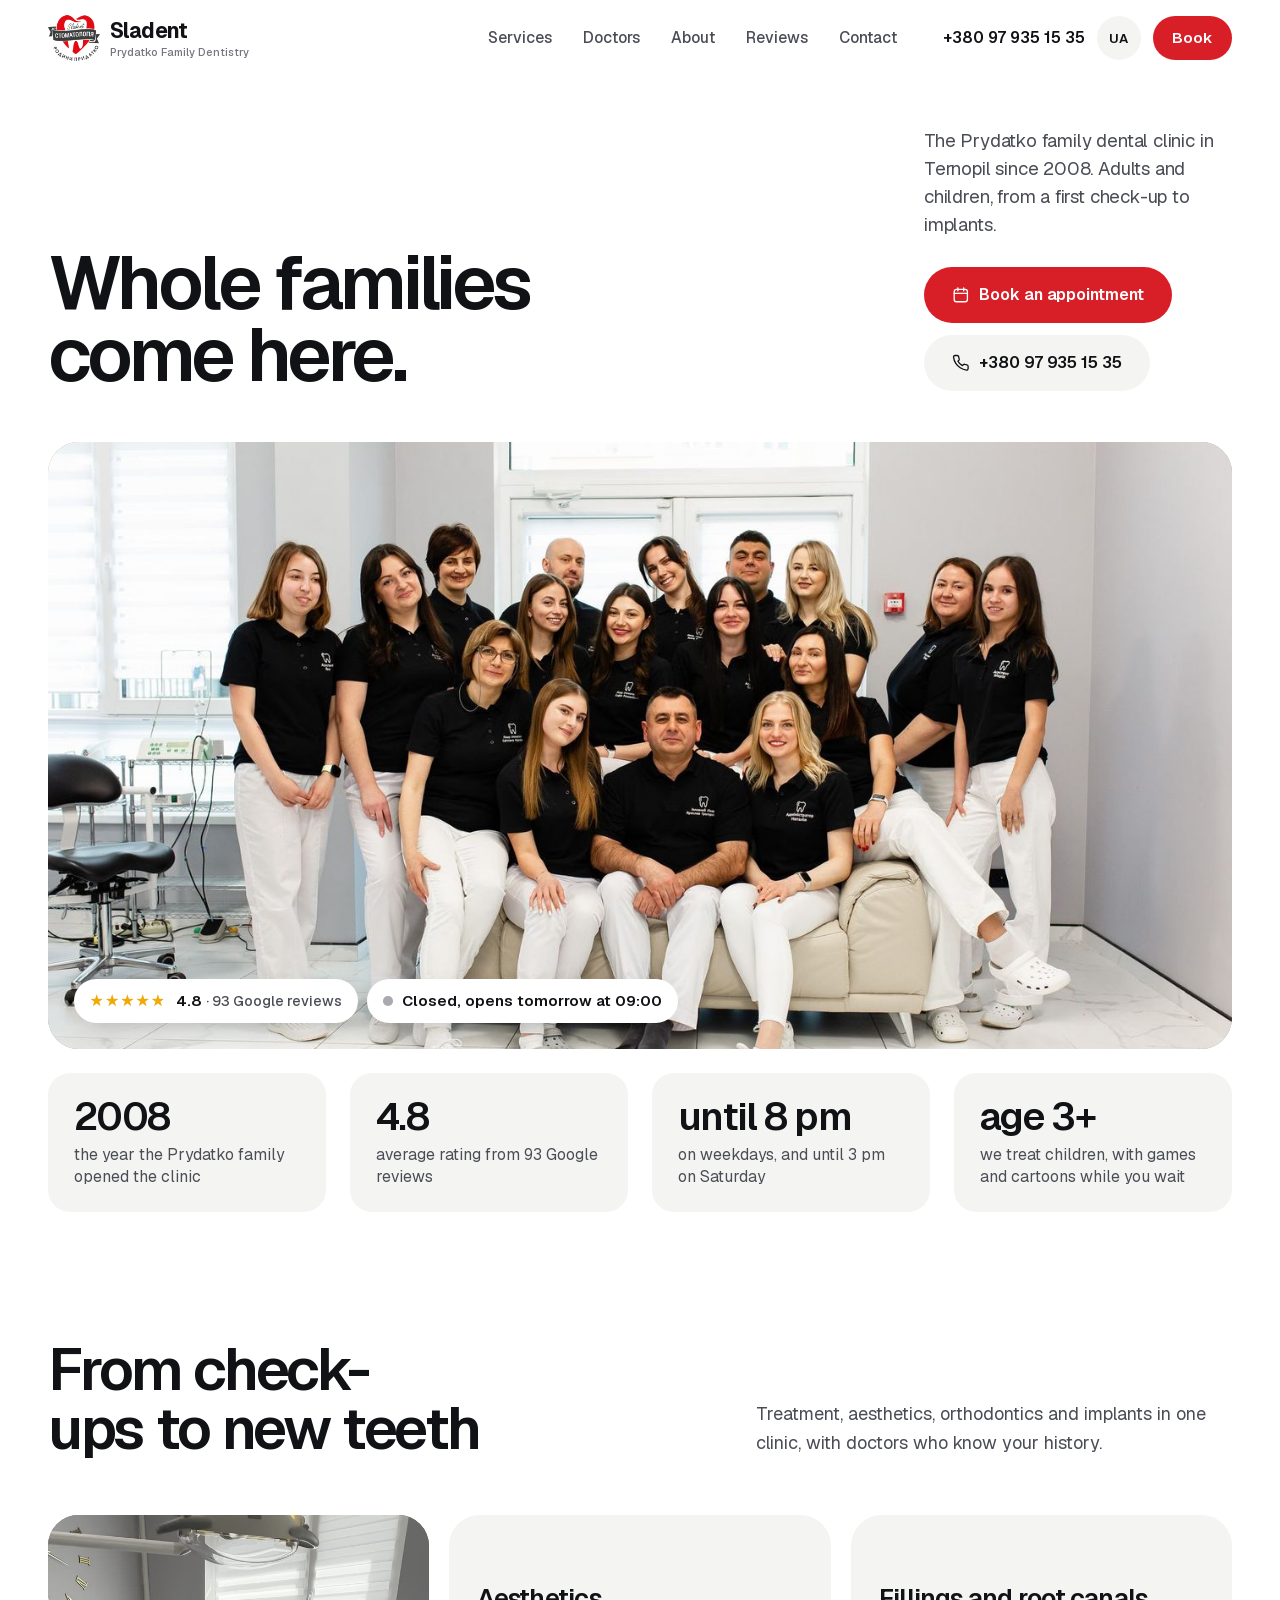
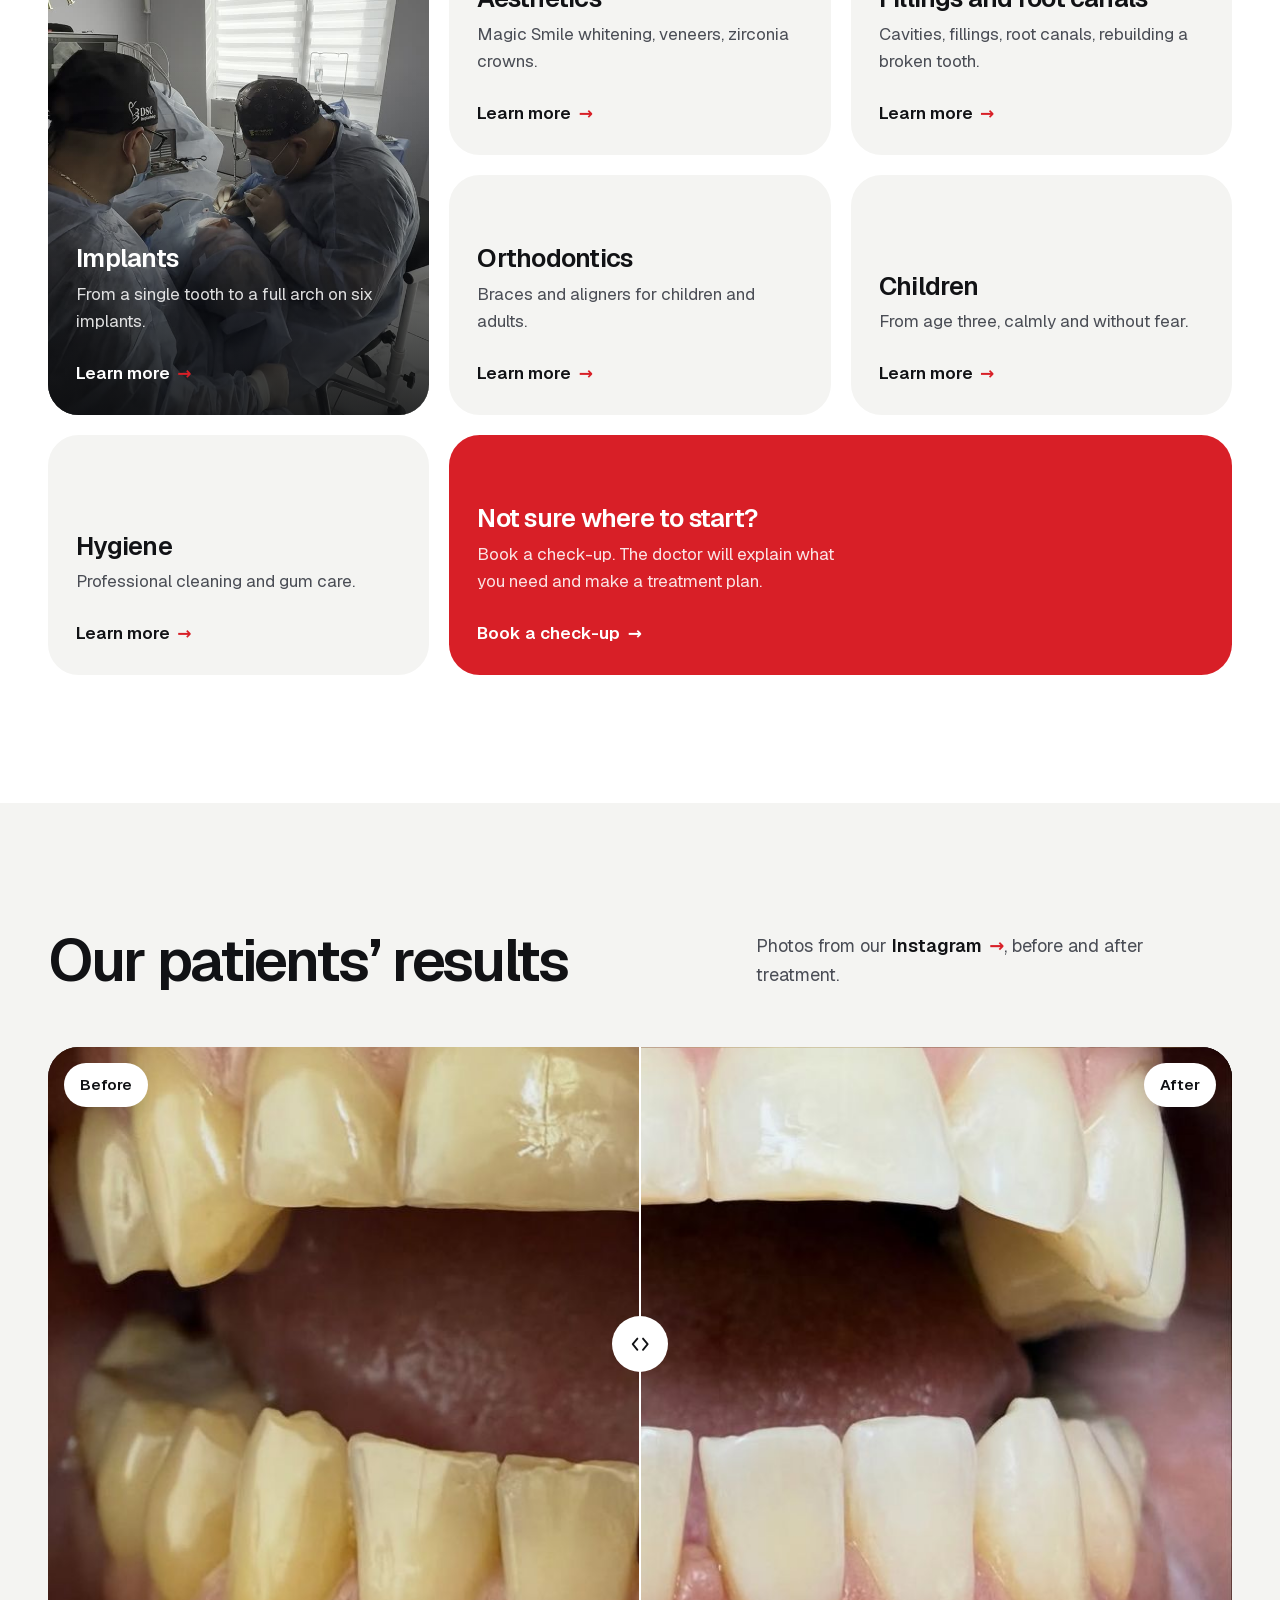
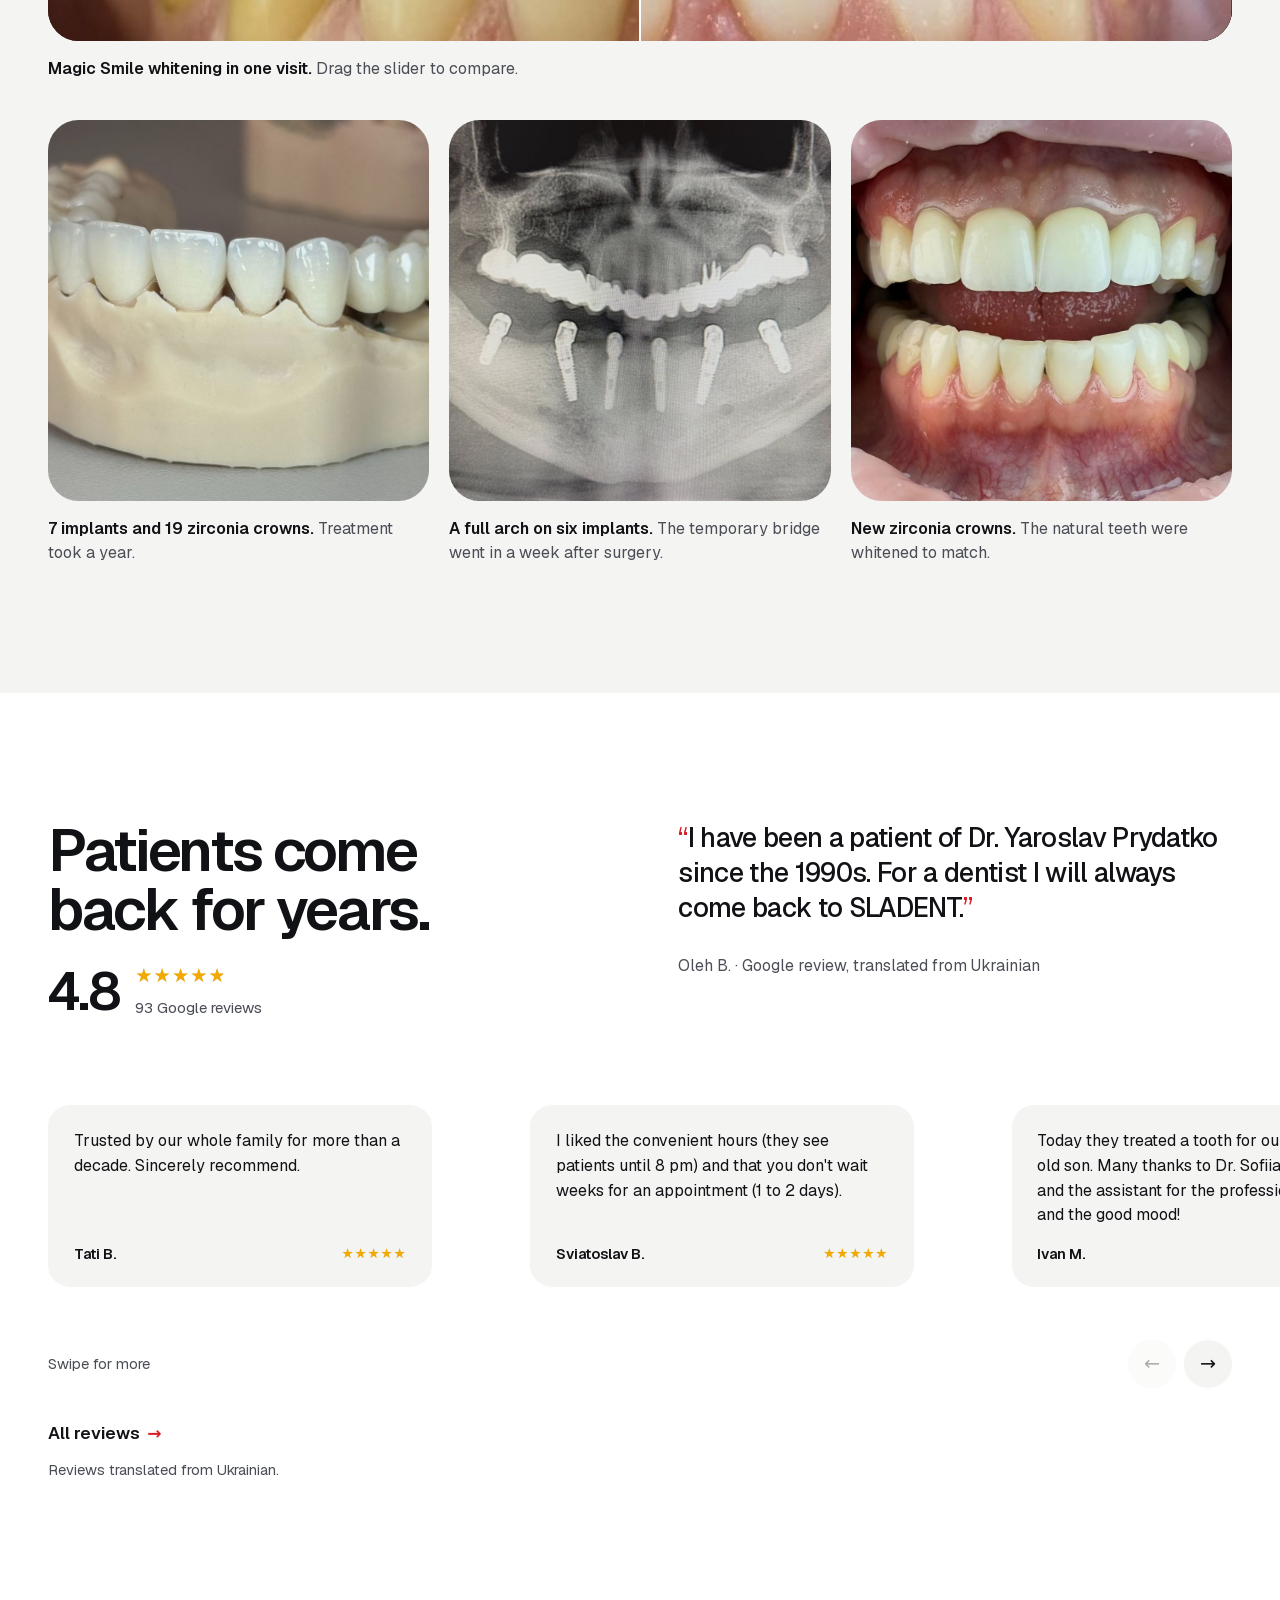
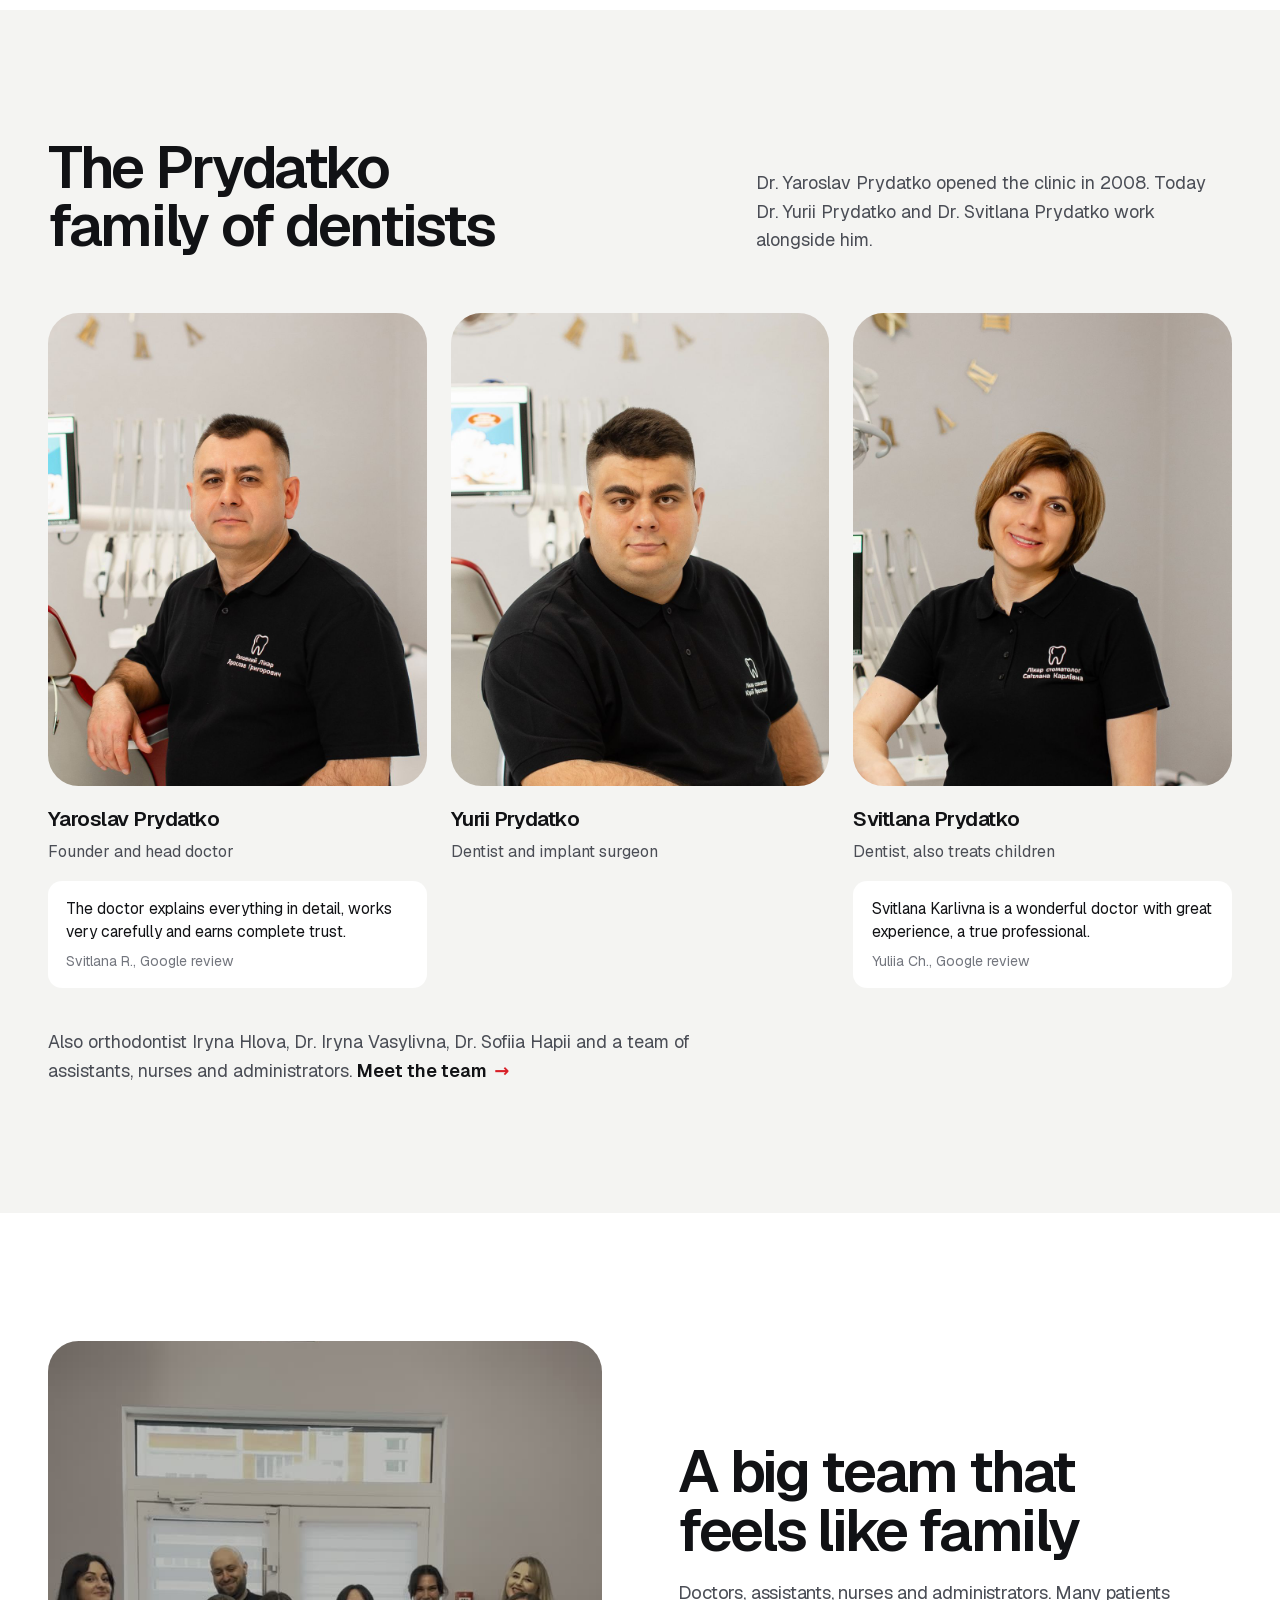
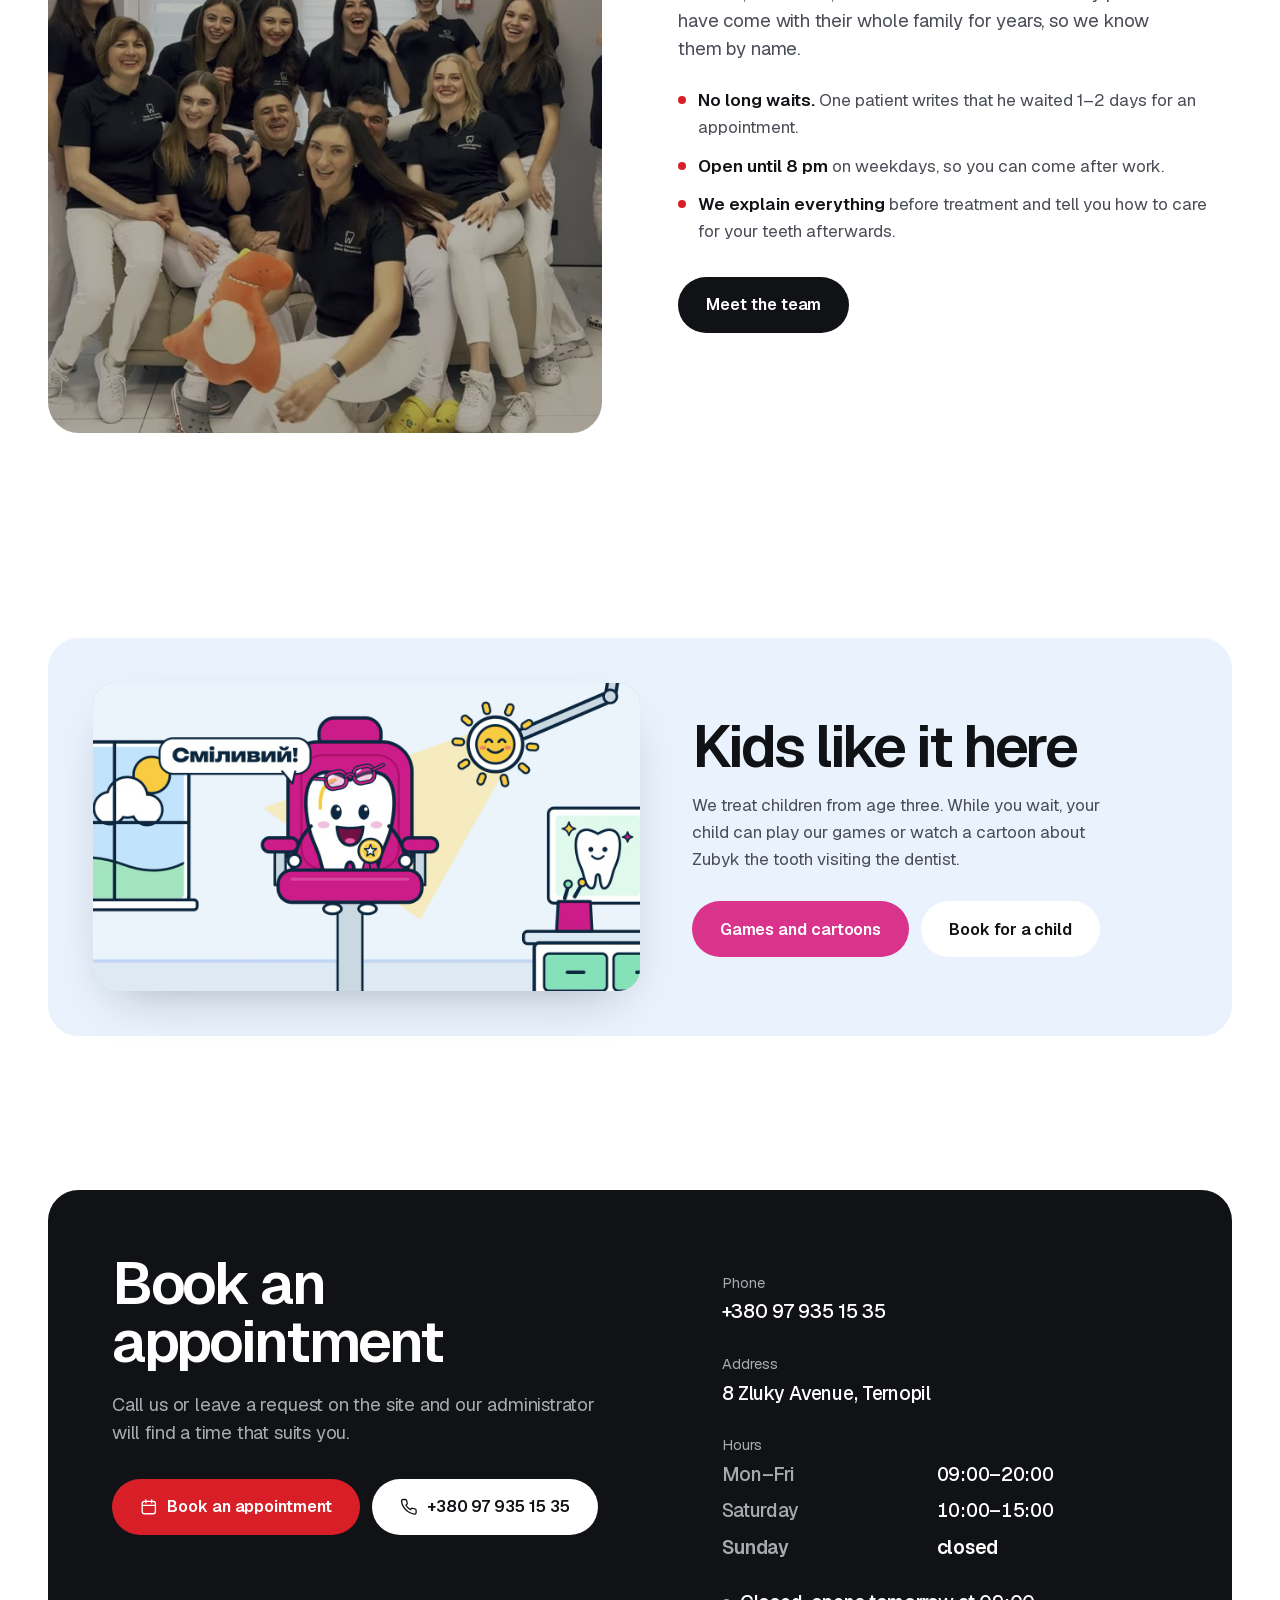
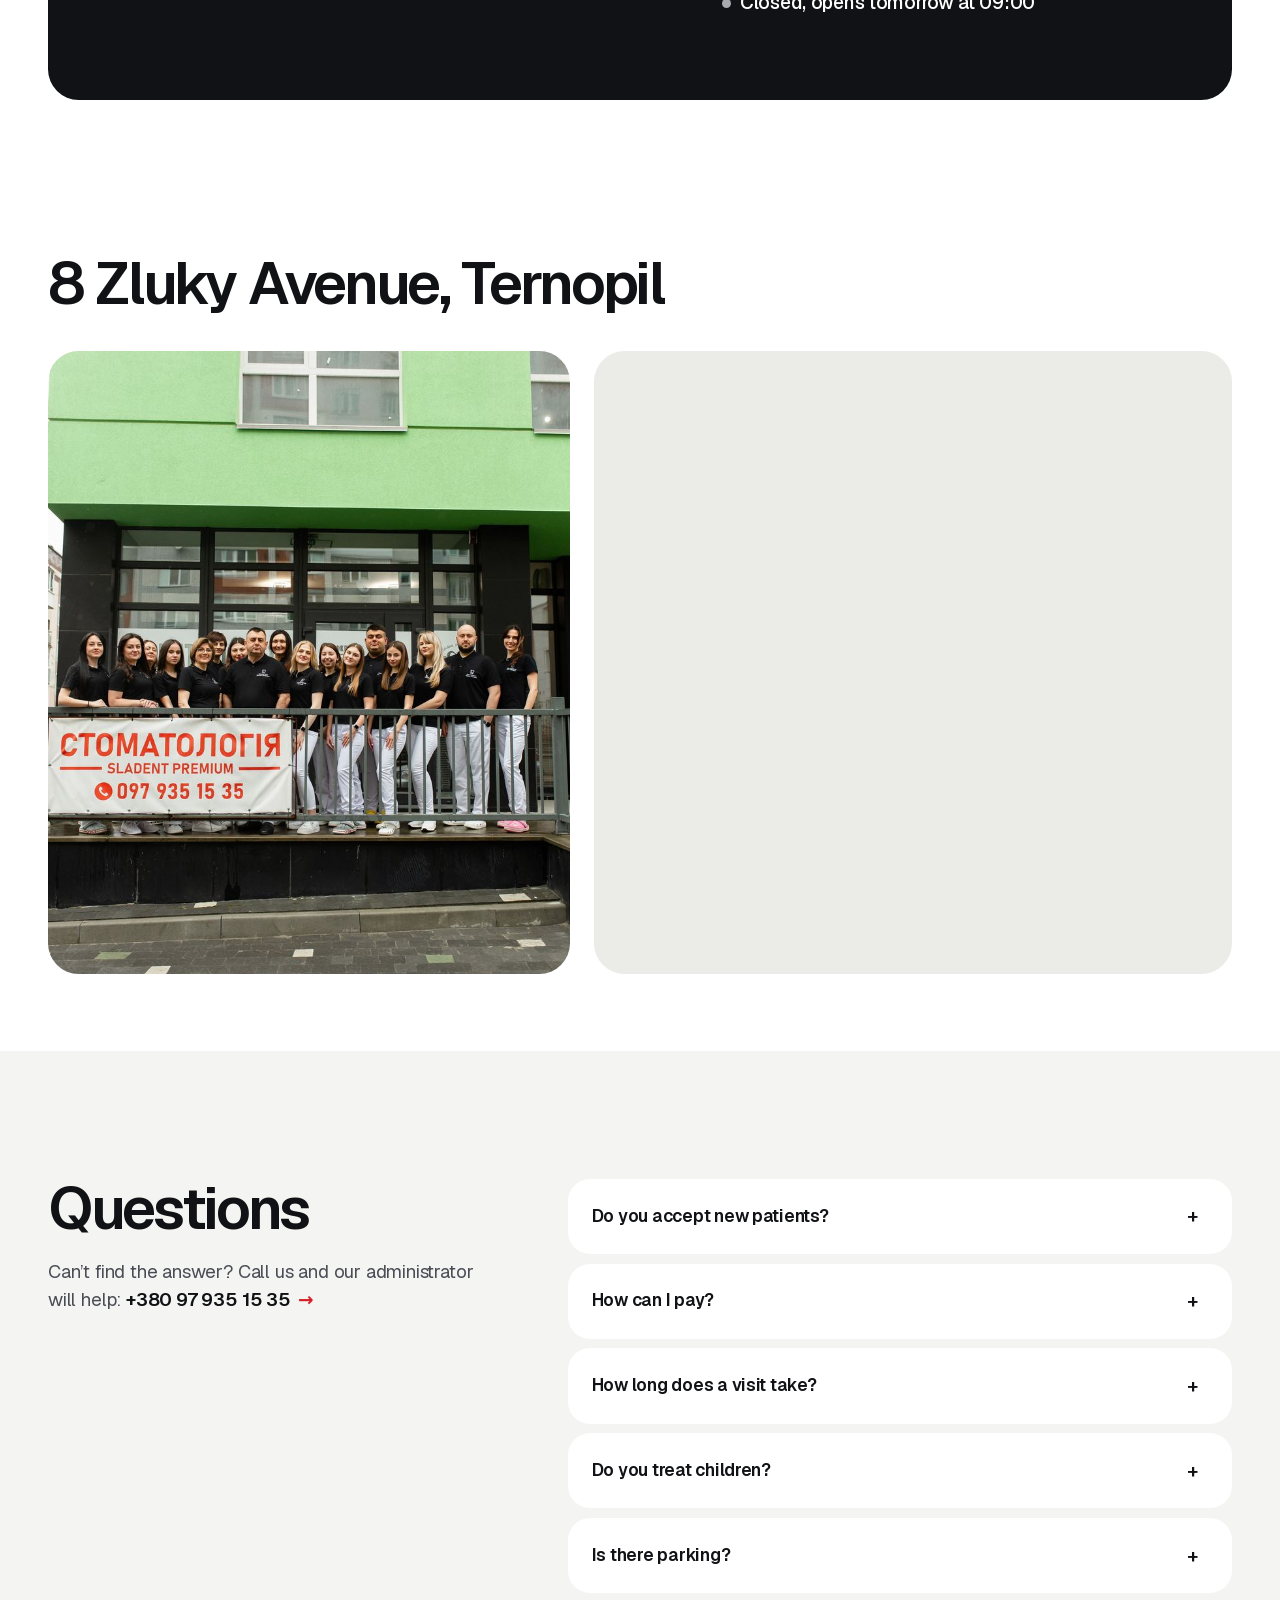
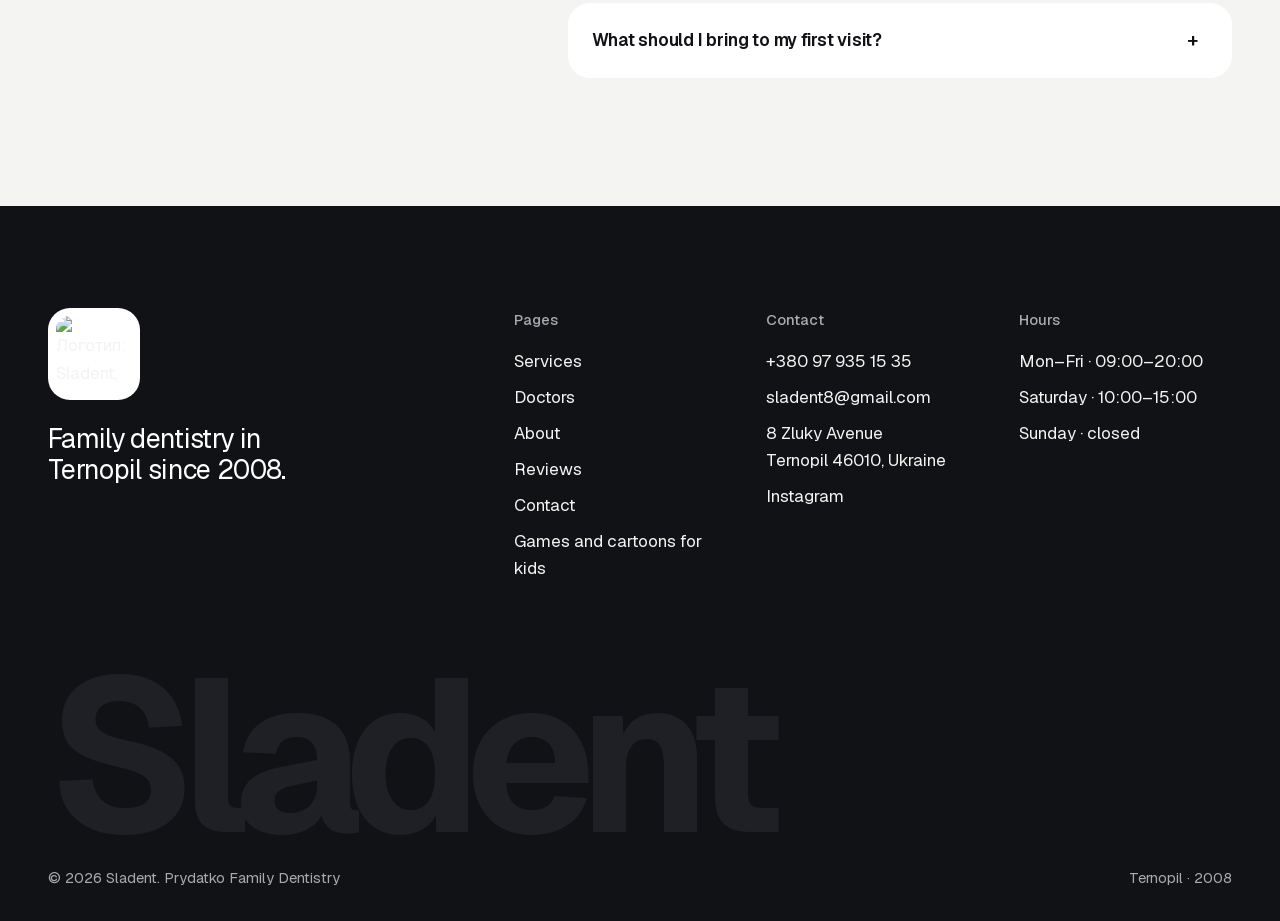
==== commit e7178ebd: "Make the site calm and flicker-free - Self-host Geist and preload it, so text never redraws after lo" ====
--- a/en/index.html
+++ b/en/index.html
@@ -22,8 +22,8 @@
   <meta name="twitter:card" content="summary_large_image">
   <link rel="icon" href="../images/icon.ico">
   <link rel="apple-touch-icon" href="../images/logo-removebg-preview.png">
-  <link rel="preconnect" href="https://fonts.googleapis.com">
-  <link rel="preconnect" href="https://fonts.gstatic.com" crossorigin>
+  <link rel="preload" href="../fonts/geist-cyrillic.woff2" as="font" type="font/woff2" crossorigin>
+  <link rel="preload" href="../fonts/geist-latin.woff2" as="font" type="font/woff2" crossorigin>
   <link rel="stylesheet" href="../site.css">
   <link rel="preload" as="image" href="../images/photos/team-sofa.jpg" imagesrcset="../images/photos/team-sofa-800.jpg 800w, ../images/photos/team-sofa-1400.jpg 1400w, ../images/photos/team-sofa.jpg 2400w" imagesizes="(max-width: 1400px) 100vw, 1300px" fetchpriority="high">
   <script>document.documentElement.classList.add('js')</script>
@@ -181,24 +181,24 @@
 <section class="hero" aria-labelledby="hero-title">
   <div class="wrap">
     <div class="hero__top">
-      <h1 class="d1 rv" id="hero-title">Whole families come here.</h1>
-      <div class="rv">
+      <h1 class="d1" id="hero-title">Whole families come here.</h1>
+      <div>
         <p class="lead">The Prydatko family dental clinic in Ternopil since 2008. Adults and children, from a first check-up to implants.</p>
         <div class="hero__cta"><a class="btn btn--red" href="contact.html#booking-form"><svg viewBox="0 0 24 24" fill="none" stroke="currentColor" stroke-width="1.8" stroke-linecap="round" stroke-linejoin="round" aria-hidden="true"><rect x="3" y="4.5" width="18" height="17" rx="3"/><path d="M16 2.5v4M8 2.5v4M3 10h18"/></svg>Book an appointment</a><a class="btn btn--soft" href="tel:+380979351535"><svg viewBox="0 0 24 24" fill="none" stroke="currentColor" stroke-width="1.8" stroke-linecap="round" stroke-linejoin="round" aria-hidden="true"><path d="M22 16.9v3a2 2 0 0 1-2.2 2 19.8 19.8 0 0 1-8.6-3.1 19.5 19.5 0 0 1-6-6A19.8 19.8 0 0 1 2.1 4.2 2 2 0 0 1 4.1 2h3a2 2 0 0 1 2 1.7c.1.96.4 1.9.7 2.8a2 2 0 0 1-.4 2.1L8.1 9.9a16 16 0 0 0 6 6l1.3-1.3a2 2 0 0 1 2.1-.4c.9.3 1.85.6 2.8.7a2 2 0 0 1 1.7 2Z"/></svg>+380 97 935 15 35</a></div>
       </div>
     </div>
-    <div class="media hero__media rv">
-      <img src="../images/photos/team-sofa.jpg" srcset="../images/photos/team-sofa-800.jpg 800w, ../images/photos/team-sofa-1400.jpg 1400w, ../images/photos/team-sofa.jpg 2400w" sizes="(max-width: 1400px) 100vw, 1300px" width="2400" height="1600" alt="The Sladent team: doctors, assistants, nurses and administrators at the clinic" fetchpriority="high">
+    <div class="media hero__media" style="background-color:#aba49e">
+      <img class="fade" onload="this.classList.add('ok')" onerror="this.classList.add('ok')" src="../images/photos/team-sofa.jpg" srcset="../images/photos/team-sofa-800.jpg 800w, ../images/photos/team-sofa-1400.jpg 1400w, ../images/photos/team-sofa.jpg 2400w" sizes="(max-width: 1400px) 100vw, 1300px" width="2400" height="1600" alt="The Sladent team: doctors, assistants, nurses and administrators at the clinic" fetchpriority="high">
       <div class="hero__chips">
         <a class="chip" href="reviews.html"><span class="stars" aria-hidden="true"><i style="--fill:96%"></i></span><span>4.8 <small>· 93 Google reviews</small></span></a>
         <span class="chip"><span data-status>Mon–Fri 9:00–20:00</span></span>
       </div>
     </div>
     <div class="facts">
-      <div class="fact rv"><b>2008</b><span>the year the Prydatko family opened the clinic</span></div>
-      <div class="fact rv"><b>4.8</b><span>average rating from 93 Google reviews</span></div>
-      <div class="fact rv"><b>until 8 pm</b><span>on weekdays, and until 3 pm on Saturday</span></div>
-      <div class="fact rv"><b>age 3+</b><span>we treat children, with games and cartoons while you wait</span></div>
+      <div class="fact"><b>2008</b><span>the year the Prydatko family opened the clinic</span></div>
+      <div class="fact"><b>4.8</b><span>average rating from 93 Google reviews</span></div>
+      <div class="fact"><b>until 8 pm</b><span>on weekdays, and until 3 pm on Saturday</span></div>
+      <div class="fact"><b>age 3+</b><span>we treat children, with games and cartoons while you wait</span></div>
     </div>
   </div>
 </section>
@@ -206,20 +206,20 @@
 <section class="sec" aria-labelledby="svc-title">
   <div class="wrap">
     <div class="sec-head">
-      <h2 class="d2 rv" id="svc-title">From check-ups to new teeth</h2>
-      <p class="rv">Treatment, aesthetics, orthodontics and implants in one clinic, with doctors who know your history.</p>
+      <h2 class="d2" id="svc-title">From check-ups to new teeth</h2>
+      <p>Treatment, aesthetics, orthodontics and implants in one clinic, with doctors who know your history.</p>
     </div>
     <div class="bento">
-      <a class="tile tile--photo rv" href="services.html#implants">
-        <img src="../videos/surgery-poster.jpg" width="720" height="1280" alt="Sladent surgeons placing an implant" loading="lazy">
+      <a class="tile tile--photo" href="services.html#implants" style="background-color:#6f706f">
+        <img class="fade" onload="this.classList.add('ok')" onerror="this.classList.add('ok')" src="../videos/surgery-poster.jpg" width="720" height="1280" alt="Sladent surgeons placing an implant" loading="lazy">
         <h3>Implants</h3><p>From a single tooth to a full arch on six implants.</p><span class="arrow arrow--light">Learn more</span>
       </a>
-      <a class="tile rv" href="services.html#cosmetic"><h3>Aesthetics</h3><p>Magic Smile whitening, veneers, zirconia crowns.</p><span class="arrow">Learn more</span></a>
-      <a class="tile rv" href="services.html#general"><h3>Fillings and root canals</h3><p>Cavities, fillings, root canals, rebuilding a broken tooth.</p><span class="arrow">Learn more</span></a>
-      <a class="tile rv" href="services.html#orthodontics"><h3>Orthodontics</h3><p>Braces and aligners for children and adults.</p><span class="arrow">Learn more</span></a>
-      <a class="tile rv" href="services.html#pediatric"><h3>Children</h3><p>From age three, calmly and without fear.</p><span class="arrow">Learn more</span></a>
-      <a class="tile rv" href="services.html#hygiene"><h3>Hygiene</h3><p>Professional cleaning and gum care.</p><span class="arrow">Learn more</span></a>
-      <a class="tile tile--wide tile--red rv" href="contact.html#booking-form"><h3>Not sure where to start?</h3><p>Book a check-up. The doctor will explain what you need and make a treatment plan.</p><span class="arrow">Book a check-up</span></a>
+      <a class="tile" href="services.html#cosmetic"><h3>Aesthetics</h3><p>Magic Smile whitening, veneers, zirconia crowns.</p><span class="arrow">Learn more</span></a>
+      <a class="tile" href="services.html#general"><h3>Fillings and root canals</h3><p>Cavities, fillings, root canals, rebuilding a broken tooth.</p><span class="arrow">Learn more</span></a>
+      <a class="tile" href="services.html#orthodontics"><h3>Orthodontics</h3><p>Braces and aligners for children and adults.</p><span class="arrow">Learn more</span></a>
+      <a class="tile" href="services.html#pediatric"><h3>Children</h3><p>From age three, calmly and without fear.</p><span class="arrow">Learn more</span></a>
+      <a class="tile" href="services.html#hygiene"><h3>Hygiene</h3><p>Professional cleaning and gum care.</p><span class="arrow">Learn more</span></a>
+      <a class="tile tile--wide tile--red" href="contact.html#booking-form"><h3>Not sure where to start?</h3><p>Book a check-up. The doctor will explain what you need and make a treatment plan.</p><span class="arrow">Book a check-up</span></a>
     </div>
   </div>
 </section>
@@ -227,13 +227,13 @@
 <section class="sec sec--tone" aria-labelledby="res-title">
   <div class="wrap">
     <div class="sec-head">
-      <h2 class="d2 rv" id="res-title">Our patients’ results</h2>
-      <p class="rv">Photos from our <a class="arrow" href="https://www.instagram.com/sladent_dentistry_ternopil/" rel="noopener" target="_blank">Instagram</a>, before and after treatment.</p>
-    </div>
-    <figure class="rv" style="margin:0">
+      <h2 class="d2" id="res-title">Our patients’ results</h2>
+      <p>Photos from our <a class="arrow" href="https://www.instagram.com/sladent_dentistry_ternopil/" rel="noopener" target="_blank">Instagram</a>, before and after treatment.</p>
+    </div>
+    <figure style="margin:0">
       <div class="ba">
-        <img src="../images/photos/whitening-before.jpg" width="1200" height="984" loading="lazy" alt="Teeth before whitening, with yellowish enamel">
-        <img class="ba__after" src="../images/photos/whitening-after.jpg" width="1200" height="984" loading="lazy" alt="The same teeth after Magic Smile whitening">
+        <img class="fade" onload="this.classList.add('ok')" onerror="this.classList.add('ok')" src="../images/photos/whitening-before.jpg" width="1200" height="984" loading="lazy" alt="Teeth before whitening, with yellowish enamel">
+        <img class="ba__after fade" onload="this.classList.add('ok')" onerror="this.classList.add('ok')" src="../images/photos/whitening-after.jpg" width="1200" height="984" loading="lazy" alt="The same teeth after Magic Smile whitening">
         <span class="chip chip--l" aria-hidden="true">Before</span><span class="chip chip--r" aria-hidden="true">After</span>
         <span class="ba__line" aria-hidden="true"></span><span class="ba__knob" aria-hidden="true"><svg viewBox="0 0 24 24" fill="none" stroke="#111215" stroke-width="2" stroke-linecap="round" stroke-linejoin="round" aria-hidden="true"><path d="M9 6l-5 6 5 6M15 6l5 6-5 6"/></svg></span>
         <input type="range" min="0" max="100" value="50" aria-label="Compare before and after whitening">
@@ -241,9 +241,9 @@
       <figcaption class="cap"><b>Magic Smile whitening in one visit.</b> Drag the slider to compare.</figcaption>
     </figure>
     <div class="results">
-      <figure class="result rv"><div class="media"><img src="../images/photos/case-crowns.jpg" width="1000" height="790" loading="lazy" alt="Zirconia crowns on a jaw model"></div><figcaption class="cap"><b>7 implants and 19 zirconia crowns.</b> Treatment took a year.</figcaption></figure>
-      <figure class="result rv"><div class="media"><img src="../images/photos/case-allon6-xray.jpg" width="900" height="1200" loading="lazy" alt="X-ray: a full arch on six implants"></div><figcaption class="cap"><b>A full arch on six implants.</b> The temporary bridge went in a week after surgery.</figcaption></figure>
-      <figure class="result rv"><div class="media"><img src="../images/photos/case-zirconia.jpg" width="1000" height="1000" loading="lazy" alt="A smile after old crowns were replaced with zirconia"></div><figcaption class="cap"><b>New zirconia crowns.</b> The natural teeth were whitened to match.</figcaption></figure>
+      <figure class="result"><div class="media" style="background-color:#a6a090"><img class="fade" onload="this.classList.add('ok')" onerror="this.classList.add('ok')" src="../images/photos/case-crowns.jpg" width="1000" height="790" loading="lazy" alt="Zirconia crowns on a jaw model"></div><figcaption class="cap"><b>7 implants and 19 zirconia crowns.</b> Treatment took a year.</figcaption></figure>
+      <figure class="result"><div class="media" style="background-color:#7a7976"><img class="fade" onload="this.classList.add('ok')" onerror="this.classList.add('ok')" src="../images/photos/case-allon6-xray.jpg" width="900" height="1200" loading="lazy" alt="X-ray: a full arch on six implants"></div><figcaption class="cap"><b>A full arch on six implants.</b> The temporary bridge went in a week after surgery.</figcaption></figure>
+      <figure class="result"><div class="media" style="background-color:#977a6f"><img class="fade" onload="this.classList.add('ok')" onerror="this.classList.add('ok')" src="../images/photos/case-zirconia.jpg" width="1000" height="1000" loading="lazy" alt="A smile after old crowns were replaced with zirconia"></div><figcaption class="cap"><b>New zirconia crowns.</b> The natural teeth were whitened to match.</figcaption></figure>
     </div>
   </div>
 </section>
@@ -252,43 +252,43 @@
   <div class="wrap">
     <div class="reviews-top">
       <div>
-        <h2 class="d2 rv" id="rev-title">Patients come back for years.</h2>
-        <div class="score rv"><b>4.8</b><div><span class="stars" aria-hidden="true"><i style="--fill:96%"></i></span><small>93 Google reviews</small></div></div>
-      </div>
-      <blockquote class="quote rv"><p>I have been a patient of Dr. Yaroslav Prydatko since the 1990s. For a dentist I will always come back to SLADENT.</p><footer>Oleh B. · Google review, translated from Ukrainian</footer></blockquote>
-    </div>
-  </div>
-  <div class="marquee rv" aria-label="Patient reviews from Google"><div class="marquee__row" style="--dur:80s"><figure class="rcard"><p>Trusted by our whole family for more than a decade. Sincerely recommend.</p><footer><b>Tati B.</b><span class="stars" aria-hidden="true"><i style="--fill:100%"></i></span></footer></figure><figure class="rcard"><p>I liked the convenient hours (they see patients until 8 pm) and that you don't wait weeks for an appointment (1 to 2 days).</p><footer><b>Sviatoslav B.</b><span class="stars" aria-hidden="true"><i style="--fill:100%"></i></span></footer></figure><figure class="rcard"><p>Today they treated a tooth for our 4-year-old son. Many thanks to Dr. Sofiia Romanivna and the assistant for the professional work and the good mood!</p><footer><b>Ivan M.</b><span class="stars" aria-hidden="true"><i style="--fill:100%"></i></span></footer></figure><figure class="rcard"><p>Our whole family has been coming here for about 10 years. We are happy with everything. The price matches the quality.</p><footer><b>Valia S.</b><span class="stars" aria-hidden="true"><i style="--fill:100%"></i></span></footer></figure><figure class="rcard"><p>The doctor explains everything in detail, works very carefully and earns complete trust.</p><footer><b>Svitlana R.</b><span class="stars" aria-hidden="true"><i style="--fill:100%"></i></span></footer></figure><figure class="rcard"><p>I had 8 teeth done there, 4 of them without anaesthesia. Afterwards they advised me how to look after my teeth.</p><footer><b>Yana D.</b><span class="stars" aria-hidden="true"><i style="--fill:100%"></i></span></footer></figure><figure class="rcard"><p>As always, professional care, a personal approach and quality work. Our whole family has been coming here for more than 10 years.</p><footer><b>Yelyzaveta N.</b><span class="stars" aria-hidden="true"><i style="--fill:100%"></i></span></footer></figure></div><div class="marquee__row marquee__row--rev" style="--dur:90s"><figure class="rcard"><p>I was a little nervous before the implant, but thanks to your experience and well-coordinated work it went calmly and much easier than I expected.</p><footer><b>Implant patient</b><span class="stars" aria-hidden="true"><i style="--fill:100%"></i></span></footer></figure><figure class="rcard"><p>Svitlana Karlivna is a wonderful doctor with great experience, a true professional.</p><footer><b>Yuliia Ch.</b><span class="stars" aria-hidden="true"><i style="--fill:100%"></i></span></footer></figure><figure class="rcard"><p>I had my teeth whitened at SlaDent and it went great. The result is excellent.</p><footer><b>Sergii K.</b><span class="stars" aria-hidden="true"><i style="--fill:100%"></i></span></footer></figure><figure class="rcard"><p>Professional doctors and friendly staff. Iryna Vasylivna is a wonderful doctor!</p><footer><b>Liudmyla K.</b><span class="stars" aria-hidden="true"><i style="--fill:100%"></i></span></footer></figure><figure class="rcard"><p>I have been coming to Sladent for 5 years and recommend it to my friends and family.</p><footer><b>Liuba P.</b><span class="stars" aria-hidden="true"><i style="--fill:100%"></i></span></footer></figure><figure class="rcard"><p>A good clinic. Friendly staff, experienced specialists, a pleasant atmosphere and fair prices.</p><footer><b>Viktor M.</b><span class="stars" aria-hidden="true"><i style="--fill:100%"></i></span></footer></figure><figure class="rcard"><p>Trusted by our whole family for more than a decade. Sincerely recommend.</p><footer><b>Tati B.</b><span class="stars" aria-hidden="true"><i style="--fill:100%"></i></span></footer></figure></div></div>
-  <div class="wrap" style="margin-top:2rem"><a class="arrow rv" href="reviews.html">All reviews</a><p class="small muted" style="margin-top:.75rem">Reviews translated from Ukrainian.</p></div>
+        <h2 class="d2" id="rev-title">Patients come back for years.</h2>
+        <div class="score"><b>4.8</b><div><span class="stars" aria-hidden="true"><i style="--fill:96%"></i></span><small>93 Google reviews</small></div></div>
+      </div>
+      <blockquote class="quote"><p>I have been a patient of Dr. Yaroslav Prydatko since the 1990s. For a dentist I will always come back to SLADENT.</p><footer>Oleh B. · Google review, translated from Ukrainian</footer></blockquote>
+    </div>
+  </div>
+  <div class="rrow-wrap"><div class="rrow" tabindex="0" role="region" aria-label="Patient reviews from Google"><figure class="rcard"><p>Trusted by our whole family for more than a decade. Sincerely recommend.</p><footer><b>Tati B.</b><span class="stars" aria-hidden="true"><i style="--fill:100%"></i></span></footer></figure><figure class="rcard"><p>I liked the convenient hours (they see patients until 8 pm) and that you don't wait weeks for an appointment (1 to 2 days).</p><footer><b>Sviatoslav B.</b><span class="stars" aria-hidden="true"><i style="--fill:100%"></i></span></footer></figure><figure class="rcard"><p>Today they treated a tooth for our 4-year-old son. Many thanks to Dr. Sofiia Romanivna and the assistant for the professional work and the good mood!</p><footer><b>Ivan M.</b><span class="stars" aria-hidden="true"><i style="--fill:100%"></i></span></footer></figure><figure class="rcard"><p>Our whole family has been coming here for about 10 years. We are happy with everything. The price matches the quality.</p><footer><b>Valia S.</b><span class="stars" aria-hidden="true"><i style="--fill:100%"></i></span></footer></figure><figure class="rcard"><p>The doctor explains everything in detail, works very carefully and earns complete trust.</p><footer><b>Svitlana R.</b><span class="stars" aria-hidden="true"><i style="--fill:100%"></i></span></footer></figure><figure class="rcard"><p>I had 8 teeth done there, 4 of them without anaesthesia. Afterwards they advised me how to look after my teeth.</p><footer><b>Yana D.</b><span class="stars" aria-hidden="true"><i style="--fill:100%"></i></span></footer></figure><figure class="rcard"><p>As always, professional care, a personal approach and quality work. Our whole family has been coming here for more than 10 years.</p><footer><b>Yelyzaveta N.</b><span class="stars" aria-hidden="true"><i style="--fill:100%"></i></span></footer></figure><figure class="rcard"><p>I was a little nervous before the implant, but thanks to your experience and well-coordinated work it went calmly and much easier than I expected.</p><footer><b>Implant patient</b><span class="stars" aria-hidden="true"><i style="--fill:100%"></i></span></footer></figure><figure class="rcard"><p>Svitlana Karlivna is a wonderful doctor with great experience, a true professional.</p><footer><b>Yuliia Ch.</b><span class="stars" aria-hidden="true"><i style="--fill:100%"></i></span></footer></figure><figure class="rcard"><p>I had my teeth whitened at SlaDent and it went great. The result is excellent.</p><footer><b>Sergii K.</b><span class="stars" aria-hidden="true"><i style="--fill:100%"></i></span></footer></figure><figure class="rcard"><p>Professional doctors and friendly staff. Iryna Vasylivna is a wonderful doctor!</p><footer><b>Liudmyla K.</b><span class="stars" aria-hidden="true"><i style="--fill:100%"></i></span></footer></figure><figure class="rcard"><p>I have been coming to Sladent for 5 years and recommend it to my friends and family.</p><footer><b>Liuba P.</b><span class="stars" aria-hidden="true"><i style="--fill:100%"></i></span></footer></figure><figure class="rcard"><p>A good clinic. Friendly staff, experienced specialists, a pleasant atmosphere and fair prices.</p><footer><b>Viktor M.</b><span class="stars" aria-hidden="true"><i style="--fill:100%"></i></span></footer></figure></div><div class="wrap rrow-foot"><span class="small muted">Swipe for more</span><div class="rrow-nav"><button type="button" aria-label="Previous reviews">←</button><button type="button" aria-label="Next reviews">→</button></div></div></div>
+  <div class="wrap" style="margin-top:2rem"><a class="arrow" href="reviews.html">All reviews</a><p class="small muted" style="margin-top:.75rem">Reviews translated from Ukrainian.</p></div>
 </section>
 
 <section class="sec sec--tone" aria-labelledby="doc-title">
   <div class="wrap">
     <div class="sec-head">
-      <h2 class="d2 rv" id="doc-title">The Prydatko family of dentists</h2>
-      <p class="rv">Dr. Yaroslav Prydatko opened the clinic in 2008. Today Dr. Yurii Prydatko and Dr. Svitlana Prydatko work alongside him.</p>
+      <h2 class="d2" id="doc-title">The Prydatko family of dentists</h2>
+      <p>Dr. Yaroslav Prydatko opened the clinic in 2008. Today Dr. Yurii Prydatko and Dr. Svitlana Prydatko work alongside him.</p>
     </div>
     <div class="people">
-      <article class="person rv"><div class="media"><img src="../images/team/yaroslav-prydatko.jpg" width="960" height="1200" loading="lazy" alt="Yaroslav Prydatko"></div><h3>Yaroslav Prydatko</h3><p class="role">Founder and head doctor</p><blockquote>The doctor explains everything in detail, works very carefully and earns complete trust.<footer>Svitlana R., Google review</footer></blockquote></article>
-      <article class="person rv"><div class="media"><img src="../images/team/yurii-prydatko.jpg" width="960" height="1200" loading="lazy" alt="Yurii Prydatko"></div><h3>Yurii Prydatko</h3><p class="role">Dentist and implant surgeon</p></article>
-      <article class="person rv"><div class="media"><img src="../images/team/svitlana-prydatko.jpg" width="960" height="1200" loading="lazy" alt="Svitlana Prydatko"></div><h3>Svitlana Prydatko</h3><p class="role">Dentist, also treats children</p><blockquote>Svitlana Karlivna is a wonderful doctor with great experience, a true professional.<footer>Yuliia Ch., Google review</footer></blockquote></article>
-    </div>
-    <p class="rv more">Also orthodontist Iryna Hlova, Dr. Iryna Vasylivna, Dr. Sofiia Hapii and a team of assistants, nurses and administrators. <a class="arrow" href="team.html">Meet the team</a></p>
+      <article class="person"><div class="media" style="background-color:#8e8278"><img class="fade" onload="this.classList.add('ok')" onerror="this.classList.add('ok')" src="../images/team/yaroslav-prydatko.jpg" width="960" height="1200" loading="lazy" alt="Yaroslav Prydatko"></div><h3>Yaroslav Prydatko</h3><p class="role">Founder and head doctor</p><blockquote>The doctor explains everything in detail, works very carefully and earns complete trust.<footer>Svitlana R., Google review</footer></blockquote></article>
+      <article class="person"><div class="media" style="background-color:#8e857b"><img class="fade" onload="this.classList.add('ok')" onerror="this.classList.add('ok')" src="../images/team/yurii-prydatko.jpg" width="960" height="1200" loading="lazy" alt="Yurii Prydatko"></div><h3>Yurii Prydatko</h3><p class="role">Dentist and implant surgeon</p></article>
+      <article class="person"><div class="media" style="background-color:#877c71"><img class="fade" onload="this.classList.add('ok')" onerror="this.classList.add('ok')" src="../images/team/svitlana-prydatko.jpg" width="960" height="1200" loading="lazy" alt="Svitlana Prydatko"></div><h3>Svitlana Prydatko</h3><p class="role">Dentist, also treats children</p><blockquote>Svitlana Karlivna is a wonderful doctor with great experience, a true professional.<footer>Yuliia Ch., Google review</footer></blockquote></article>
+    </div>
+    <p class="more">Also orthodontist Iryna Hlova, Dr. Iryna Vasylivna, Dr. Sofiia Hapii and a team of assistants, nurses and administrators. <a class="arrow" href="team.html">Meet the team</a></p>
   </div>
 </section>
 
 <section class="sec" aria-labelledby="team-title">
   <div class="wrap split">
-    <div class="media media--video rv" style="aspect-ratio:4/5"><video data-loop muted playsinline loop preload="none" poster="../videos/team-poster.jpg" width="720" height="1280" aria-label="The Sladent team at the clinic"><source src="../videos/team.mp4" type="video/mp4"></video></div>
+    <div class="media media--video" style="background-color:#797269;aspect-ratio:4/5"><video data-loop muted playsinline loop preload="none" poster="../videos/team-poster.jpg" width="720" height="1280" aria-label="The Sladent team at the clinic"><source src="../videos/team.mp4" type="video/mp4"></video></div>
     <div>
-      <h2 class="d2 rv" id="team-title">A big team that feels like family</h2>
-      <p class="lead rv" style="margin-top:1.25rem">Doctors, assistants, nurses and administrators. Many patients have come with their whole family for years, so we know them by name.</p>
-      <ul class="ticks rv">
+      <h2 class="d2" id="team-title">A big team that feels like family</h2>
+      <p class="lead" style="margin-top:1.25rem">Doctors, assistants, nurses and administrators. Many patients have come with their whole family for years, so we know them by name.</p>
+      <ul class="ticks">
         <li><span><b>No long waits.</b> One patient writes that he waited 1–2 days for an appointment.</span></li>
         <li><span><b>Open until 8 pm</b> on weekdays, so you can come after work.</span></li>
         <li><span><b>We explain everything</b> before treatment and tell you how to care for your teeth afterwards.</span></li>
       </ul>
-      <a class="btn btn--dark rv" href="team.html">Meet the team</a>
+      <a class="btn btn--dark" href="team.html">Meet the team</a>
     </div>
   </div>
 </section>
@@ -296,8 +296,8 @@
 
 <section class="sec sec--tight" aria-labelledby="kids-title">
   <div class="wrap">
-    <div class="kids rv">
-      <a class="media" href="../kids/" tabindex="-1" aria-hidden="true"><img src="../kids/videos/visit-poster.jpg" width="1280" height="720" loading="lazy" alt=""></a>
+    <div class="kids">
+      <a class="media" href="../kids/" tabindex="-1" aria-hidden="true" style="background-color:#cfc9d4"><img class="fade" onload="this.classList.add('ok')" onerror="this.classList.add('ok')" src="../kids/videos/visit-poster.jpg" width="1280" height="720" loading="lazy" alt=""></a>
       <div>
         <h2 class="d2" id="kids-title">Kids like it here</h2>
         <p>We treat children from age three. While you wait, your child can play our games or watch a cartoon about Zubyk the tooth visiting the dentist.</p>
@@ -309,7 +309,7 @@
 
 <section class="sec sec--tight" aria-labelledby="book-title">
   <div class="wrap">
-    <div class="panel rv">
+    <div class="panel">
       <div>
         <h2 class="d2" id="book-title">Book an appointment</h2>
         <p class="lead">Call us or leave a request on the site and our administrator will find a time that suits you.</p>
@@ -327,10 +327,10 @@
 
 <section class="sec sec--tight" aria-labelledby="place-title">
   <div class="wrap">
-    <h2 class="d2 rv" id="place-title" style="margin-bottom:clamp(1.5rem,3vw,2.5rem)">8 Zluky Avenue, Ternopil</h2>
+    <h2 class="d2" id="place-title" style="margin-bottom:clamp(1.5rem,3vw,2.5rem)">8 Zluky Avenue, Ternopil</h2>
     <div class="place">
-      <div class="media rv"><img src="../images/photos/clinic-outside.jpg" srcset="../images/photos/clinic-outside-800.jpg 800w, ../images/photos/clinic-outside.jpg 1800w" sizes="(max-width: 900px) 100vw, 45vw" width="1800" height="2149" loading="lazy" alt="The Sladent team outside the clinic at 8 Zluky Avenue"></div>
-      <div class="media rv"><iframe src="https://www.google.com/maps?q=%D0%BF%D1%80%D0%BE%D1%81%D0%BF.+%D0%97%D0%BB%D1%83%D0%BA%D0%B8+8,+%D0%A2%D0%B5%D1%80%D0%BD%D0%BE%D0%BF%D1%96%D0%BB%D1%8C&amp;output=embed" loading="lazy" referrerpolicy="no-referrer-when-downgrade" title="Sladent on the map: 8 Zluky Avenue, Ternopil" allowfullscreen></iframe></div>
+      <div class="media" style="background-color:#6f7461"><img class="fade" onload="this.classList.add('ok')" onerror="this.classList.add('ok')" src="../images/photos/clinic-outside.jpg" srcset="../images/photos/clinic-outside-800.jpg 800w, ../images/photos/clinic-outside.jpg 1800w" sizes="(max-width: 900px) 100vw, 45vw" width="1800" height="2149" loading="lazy" alt="The Sladent team outside the clinic at 8 Zluky Avenue"></div>
+      <div class="media"><iframe src="https://www.google.com/maps?q=%D0%BF%D1%80%D0%BE%D1%81%D0%BF.+%D0%97%D0%BB%D1%83%D0%BA%D0%B8+8,+%D0%A2%D0%B5%D1%80%D0%BD%D0%BE%D0%BF%D1%96%D0%BB%D1%8C&amp;output=embed" loading="lazy" referrerpolicy="no-referrer-when-downgrade" title="Sladent on the map: 8 Zluky Avenue, Ternopil" allowfullscreen></iframe></div>
     </div>
   </div>
 </section>
@@ -338,10 +338,10 @@
 <section class="sec sec--tone" aria-labelledby="faq-title">
   <div class="wrap faq">
     <div>
-      <h2 class="d2 rv" id="faq-title">Questions</h2>
-      <p class="lead rv" style="margin-top:1.25rem">Can’t find the answer? Call us and our administrator will help: <a class="arrow" href="tel:+380979351535">+380 97 935 15 35</a></p>
-    </div>
-    <div class="faq__list"><details class="rv"><summary>Do you accept new patients?</summary><div><p>Yes. Book by phone at <a href="tel:+380979351535">+380 97 935 15 35</a>, through the <a href="contact.html#booking-form">form on this site</a> or at the clinic. The first consultation includes an examination and diagnosis.</p></div></details><details class="rv"><summary>How can I pay?</summary><div><p>Cash, bank cards (Visa, Mastercard) and bank transfer.</p></div></details><details class="rv"><summary>How long does a visit take?</summary><div><p>A consultation takes 30–45 minutes, a professional cleaning about an hour, implants or prosthetics 1.5 to 3 hours.</p></div></details><details class="rv"><summary>Do you treat children?</summary><div><p>Yes, from the age of three. While you wait, your child can play <a href="../kids/">our games or watch a cartoon</a>.</p></div></details><details class="rv"><summary>Is there parking?</summary><div><p>Yes, there is free parking for patients next to the clinic. It is also easy to reach by public transport.</p></div></details><details class="rv"><summary>What should I bring to my first visit?</summary><div><p>An ID and your medical record if you have one. If you have X-rays or reports from other doctors, bring them too.</p></div></details></div>
+      <h2 class="d2" id="faq-title">Questions</h2>
+      <p class="lead" style="margin-top:1.25rem">Can’t find the answer? Call us and our administrator will help: <a class="arrow" href="tel:+380979351535">+380 97 935 15 35</a></p>
+    </div>
+    <div class="faq__list"><details><summary>Do you accept new patients?</summary><div><p>Yes. Book by phone at <a href="tel:+380979351535">+380 97 935 15 35</a>, through the <a href="contact.html#booking-form">form on this site</a> or at the clinic. The first consultation includes an examination and diagnosis.</p></div></details><details><summary>How can I pay?</summary><div><p>Cash, bank cards (Visa, Mastercard) and bank transfer.</p></div></details><details><summary>How long does a visit take?</summary><div><p>A consultation takes 30–45 minutes, a professional cleaning about an hour, implants or prosthetics 1.5 to 3 hours.</p></div></details><details><summary>Do you treat children?</summary><div><p>Yes, from the age of three. While you wait, your child can play <a href="../kids/">our games or watch a cartoon</a>.</p></div></details><details><summary>Is there parking?</summary><div><p>Yes, there is free parking for patients next to the clinic. It is also easy to reach by public transport.</p></div></details><details><summary>What should I bring to my first visit?</summary><div><p>An ID and your medical record if you have one. If you have X-rays or reports from other doctors, bring them too.</p></div></details></div>
   </div>
 </section>
 
--- a/site.css
+++ b/site.css
@@ -6,7 +6,14 @@
    surfaces are separated by tone, not by lines.
    ========================================================================= */
 
-@import url('https://fonts.googleapis.com/css2?family=Geist:wght@400;500;600;700&display=swap');
+/* Geist (SIL OFL), self-hosted and preloaded so text never redraws after load */
+@font-face { font-family: 'Geist'; font-style: normal; font-weight: 400 700; font-display: swap; src: url('fonts/geist-cyrillic.woff2') format('woff2'); unicode-range: U+0301, U+0400-045F, U+0490-0491, U+04B0-04B1, U+2116; }
+@font-face { font-family: 'Geist'; font-style: normal; font-weight: 400 700; font-display: swap; src: url('fonts/geist-latin-ext.woff2') format('woff2'); unicode-range: U+0100-02BA, U+02BD-02C5, U+02C7-02CC, U+02CE-02D7, U+02DD-02FF, U+0304, U+0308, U+0329, U+1D00-1DBF, U+1E00-1E9F, U+1EF2-1EFF, U+2020, U+20A0-20AB, U+20AD-20C4, U+2113, U+2C60-2C7F, U+A720-A7FF; }
+@font-face { font-family: 'Geist'; font-style: normal; font-weight: 400 700; font-display: swap; src: url('fonts/geist-latin.woff2') format('woff2'); unicode-range: U+0000-00FF, U+0131, U+0152-0153, U+02BB-02BC, U+02C6, U+02DA, U+02DC, U+0304, U+0308, U+0329, U+2000-206F, U+20AC, U+2122, U+2191, U+2193, U+2212, U+2215, U+FEFF, U+FFFD; }
+
+/* Page-to-page cross-fade where the browser supports it; header and action bar stay put */
+@view-transition { navigation: auto; }
+::view-transition-old(root), ::view-transition-new(root) { animation-duration: 220ms; animation-timing-function: ease; }
 
 :root {
   --bg:        #FFFFFF;
@@ -107,8 +114,8 @@
 /* Header ------------------------------------------------------------------ */
 .hdr {
   position: sticky; top: 0; z-index: 50;
-  background: rgba(255, 255, 255, 0.86);
-  -webkit-backdrop-filter: saturate(1.6) blur(16px); backdrop-filter: saturate(1.6) blur(16px);
+  background: #fff;
+  view-transition-name: hdr;
   transition: box-shadow 260ms;
 }
 .hdr.is-scrolled { box-shadow: 0 1px 0 rgba(17, 18, 21, 0.07); }
@@ -139,8 +146,7 @@
 .chip {
   display: inline-flex; align-items: center; gap: 0.6rem;
   padding: 0.7rem 1rem; border-radius: 999px;
-  background: rgba(255, 255, 255, 0.94); color: var(--ink);
-  -webkit-backdrop-filter: blur(10px); backdrop-filter: blur(10px);
+  background: #fff; color: var(--ink);
   box-shadow: 0 10px 30px -14px rgba(17, 18, 21, 0.45);
   font-weight: 600; font-size: 0.95rem; line-height: 1.2; min-height: 2.75rem;
 }
@@ -151,9 +157,8 @@
 .stars i::before { content: '★★★★★'; }
 .status { display: inline-flex; align-items: center; gap: 0.55rem; }
 .status::before { content: ''; flex: none; width: 0.6rem; height: 0.6rem; border-radius: 50%; background: var(--on-dark-2); }
-.status[data-state="open"]::before { background: var(--ok); box-shadow: 0 0 0 4px rgba(18, 161, 80, 0.18); animation: pulse 2.4s ease-in-out infinite; }
+.status[data-state="open"]::before { background: var(--ok); box-shadow: 0 0 0 4px rgba(18, 161, 80, 0.18); }
 .status[data-state="soon"]::before { background: #E08A00; }
-@keyframes pulse { 50% { box-shadow: 0 0 0 7px rgba(18, 161, 80, 0.06); } }
 
 /* Hero (home) -------------------------------------------------------------- */
 .hero { padding: clamp(1.5rem, 4vw, 3.5rem) 0 0; }
@@ -164,8 +169,6 @@
 .hero__media { aspect-ratio: 16 / 8.2; }
 .hero__media img { object-position: 50% 45%; }
 .hero__chips { position: absolute; left: clamp(14px, 2vw, 28px); bottom: clamp(14px, 2vw, 28px); display: flex; flex-wrap: wrap; gap: 0.6rem; z-index: 2; }
-.js .hero__media img { animation: settle 2.2s var(--ease) both; }
-@keyframes settle { from { transform: scale(1.08); } to { transform: none; } }
 
 /* Facts row ---------------------------------------------------------------- */
 .facts { display: grid; grid-template-columns: repeat(4, minmax(0, 1fr)); gap: clamp(1rem, 2vw, 1.5rem); margin-top: clamp(1rem, 2vw, 1.5rem); }
@@ -181,14 +184,13 @@
   padding: clamp(1.4rem, 2.2vw, 2rem); border-radius: var(--r-xl); background: var(--bg-2); overflow: hidden;
   transition: transform 300ms var(--ease), background 300ms;
 }
-.tile:hover { transform: translateY(-4px); background: var(--bg-3); }
+@media (hover: hover) { .tile:hover { transform: translateY(-3px); background: var(--bg-3); } }
 .tile h3 { font-size: clamp(1.35rem, 2vw, 1.7rem); letter-spacing: -0.03em; line-height: 1.1; }
 .tile p { color: var(--ink-2); margin: 0; max-width: 34ch; }
 .tile .arrow { margin-top: 0.4rem; }
 .tile--photo { color: #fff; background: var(--ink); grid-row: span 2; }
 .tile--photo:hover { background: var(--ink); }
-.tile--photo > img { position: absolute; inset: 0; width: 100%; height: 100%; object-fit: cover; z-index: 0; transition: transform 700ms var(--ease); }
-.tile--photo:hover > img { transform: scale(1.04); }
+.tile--photo > img { position: absolute; inset: 0; width: 100%; height: 100%; object-fit: cover; z-index: 0; }
 .tile--photo::before { content: ''; position: absolute; inset: 0; z-index: 1; background: linear-gradient(to top, rgba(10, 11, 13, 0.82) 0%, rgba(10, 11, 13, 0.25) 45%, rgba(10, 11, 13, 0) 70%); }
 .tile--photo > * { position: relative; z-index: 2; }
 .tile--photo h3, .tile--photo .arrow { color: #fff; }
@@ -209,7 +211,7 @@
   display: grid; place-items: center; border-radius: 50%; background: #fff; box-shadow: var(--shadow); pointer-events: none;
   transition: transform 200ms var(--ease);
 }
-.ba:hover .ba__knob { transform: scale(1.06); }
+@media (hover: hover) { .ba:hover .ba__knob { transform: scale(1.06); } }
 .ba__knob svg { width: 1.4rem; height: 1.4rem; }
 .ba input { position: absolute; inset: 0; width: 100%; height: 100%; margin: 0; opacity: 0; cursor: ew-resize; }
 .ba:has(input:focus-visible) .ba__knob { outline: 3px solid var(--red); outline-offset: 3px; }
@@ -237,12 +239,16 @@
 .quote p::after { content: '”'; color: var(--red); }
 .quote footer { margin-top: 1.1rem; color: var(--ink-2); font-size: 0.98rem; }
 
-.marquee { display: grid; gap: clamp(0.85rem, 1.6vw, 1.25rem); overflow: hidden; -webkit-mask-image: linear-gradient(90deg, transparent, #000 6%, #000 94%, transparent); mask-image: linear-gradient(90deg, transparent, #000 6%, #000 94%, transparent); }
-.marquee__row { display: flex; gap: clamp(0.85rem, 1.6vw, 1.25rem); width: max-content; animation: slide var(--dur, 70s) linear infinite; }
-.marquee__row--rev { animation-direction: reverse; }
-.marquee:hover .marquee__row { animation-play-state: paused; }
-@keyframes slide { to { transform: translateX(calc(-50% - clamp(0.425rem, 0.8vw, 0.625rem))); } }
-.rcard { width: clamp(17rem, 28vw, 24rem); flex: none; background: var(--bg-2); border-radius: var(--r-lg); padding: 1.5rem 1.6rem 1.35rem; display: flex; flex-direction: column; gap: 0.9rem; }
+.rrow-wrap { position: relative; }
+.rrow { display: flex; gap: clamp(0.75rem, 1.4vw, 1.25rem); overflow-x: auto; overscroll-behavior-x: contain; scroll-snap-type: x mandatory; scroll-padding-inline: max(var(--gut), calc((100vw - var(--w)) / 2 + var(--gut))); padding: 0.25rem max(var(--gut), calc((100vw - var(--w)) / 2 + var(--gut))) 1rem; scrollbar-width: none; -webkit-overflow-scrolling: touch; }
+.rrow::-webkit-scrollbar { display: none; }
+.rrow > .rcard { scroll-snap-align: start; }
+.rrow-nav { display: flex; gap: 0.5rem; }
+.rrow-nav button { width: 3rem; height: 3rem; border-radius: 50%; background: var(--bg-2); display: grid; place-items: center; font-size: 1.2rem; transition: background 200ms, opacity 200ms; }
+.rrow-nav button:hover { background: var(--bg-3); }
+.rrow-nav button:disabled { opacity: 0.35; cursor: default; }
+.rrow-foot { display: flex; align-items: center; justify-content: space-between; gap: 1rem; margin-top: 1.25rem; }
+.rcard { width: min(82vw, 24rem); flex: none; background: var(--bg-2); border-radius: var(--r-lg); padding: 1.5rem 1.6rem 1.35rem; display: flex; flex-direction: column; gap: 0.9rem; }
 .sec--tone .rcard { background: #fff; }
 .rcard p { margin: 0; color: var(--ink); font-size: 1rem; line-height: 1.55; }
 .rcard footer { display: flex; align-items: center; justify-content: space-between; gap: 0.75rem; margin-top: auto; color: var(--ink-3); font-size: 0.9rem; }
@@ -253,8 +259,6 @@
 .people { display: grid; grid-template-columns: repeat(3, minmax(0, 1fr)); gap: clamp(1rem, 2vw, 1.5rem); }
 .person { position: relative; }
 .person .media { aspect-ratio: 4 / 5; margin-bottom: 1rem; }
-.person .media img { transition: transform 700ms var(--ease); }
-.person:hover .media img { transform: scale(1.035); }
 .person h3 { font-size: 1.3rem; letter-spacing: -0.025em; }
 .person .role { color: var(--ink-2); margin: 0.25rem 0 0; font-size: 1rem; }
 .person blockquote { margin: 1rem 0 0; padding: 1rem 1.15rem; background: var(--bg-2); border-radius: var(--r-md); font-size: 0.97rem; line-height: 1.5; }
@@ -277,8 +281,7 @@
 
 /* Kids card ---------------------------------------------------------------- */
 .kids { display: grid; grid-template-columns: minmax(0, 1.05fr) minmax(0, 0.95fr); align-items: center; gap: clamp(1.5rem, 4vw, 4rem); padding: clamp(1.5rem, 3.5vw, 3.5rem); border-radius: var(--r-xl); background: #EAF3FD; }
-.kids .media { aspect-ratio: 16 / 9; border-radius: var(--r-lg); box-shadow: var(--shadow); transform: rotate(-1.5deg); transition: transform 400ms var(--ease); }
-.kids:hover .media { transform: rotate(0); }
+.kids .media { aspect-ratio: 16 / 9; border-radius: var(--r-lg); box-shadow: var(--shadow); }
 .kids h2 { margin-bottom: 1rem; }
 .kids p { color: var(--ink-2); max-width: 40ch; margin-bottom: 1.75rem; }
 .kids .btns { display: flex; flex-wrap: wrap; gap: 0.75rem; }
@@ -355,7 +358,8 @@
 .contact-grid > a:hover { background: var(--bg-3); }
 .contact-grid span { color: var(--ink-3); font-size: 0.92rem; }
 .contact-grid b { font-size: 1.2rem; font-weight: 600; letter-spacing: -0.02em; }
-.form-card { background: var(--bg-2); border-radius: var(--r-xl); padding: clamp(1.25rem, 3vw, 2.5rem); min-height: 20rem; }
+.form-card { background: var(--bg-2); border-radius: var(--r-xl); padding: clamp(1.25rem, 3vw, 2.5rem); min-height: 36rem; }
+.form-card--reviews { min-height: 44rem; }
 
 /* Reviews grid (reviews page) ------------------------------------------------ */
 .rgrid { columns: 3 18rem; column-gap: clamp(0.85rem, 1.6vw, 1.25rem); }
@@ -393,8 +397,9 @@
 .mbar { display: none; }
 
 /* Reveal ---------------------------------------------------------------------------- */
-.js .rv { opacity: 0; transform: translateY(26px); transition: opacity 800ms var(--ease), transform 1000ms var(--ease); transition-delay: var(--d, 0ms); }
-.js .rv.in { opacity: 1; transform: none; }
+/* Photos: shown on their own average colour, then faded in once fully loaded (no grey boxes, no partial paints) */
+.js img.fade { opacity: 0; transition: opacity 420ms ease; }
+.js img.fade.ok { opacity: 1; }
 
 /* 404 ------------------------------------------------------------------------------- */
 .nf { min-height: 60vh; display: grid; align-content: center; gap: 1.5rem; padding: var(--sec) 0; }
@@ -435,10 +440,10 @@
   .result--wide { grid-column: span 2; }
   .result--wide .media { aspect-ratio: 16 / 10; height: auto; }
   .values, .extra, .contact-grid { grid-template-columns: repeat(2, minmax(0, 1fr)); }
-  .kids .media { transform: none; }
 }
 @media (max-width: 600px) {
   body { font-size: 1rem; }
+  .rrow-nav { display: none; }
   .hdr__in { height: 64px; gap: 1rem; }
   .mmenu { inset: 64px 0 0; }
   .lang { width: 2.5rem; height: 2.5rem; }
@@ -466,7 +471,7 @@
     display: grid; grid-template-columns: 1fr 1fr; gap: 0.5rem;
     position: fixed; left: 0; right: 0; bottom: 0; z-index: 60;
     padding: 0.6rem 0.75rem calc(0.6rem + env(safe-area-inset-bottom, 0px));
-    background: rgba(255, 255, 255, 0.92); -webkit-backdrop-filter: blur(14px); backdrop-filter: blur(14px);
+    background: #fff; view-transition-name: mbar;
     box-shadow: 0 -1px 0 rgba(17, 18, 21, 0.08);
   }
   .mbar .btn { min-height: 3.1rem; }
@@ -480,10 +485,7 @@
 
 @media (prefers-reduced-motion: reduce) {
   html { scroll-behavior: auto; }
-  .js .rv { opacity: 1; transform: none; transition: none; }
-  .js .hero__media img { animation: none; }
-  .marquee { overflow-x: auto; -webkit-mask-image: none; mask-image: none; }
-  .marquee__row { animation: none; }
-  .status[data-state="open"]::before { animation: none; }
+  .js img.fade { opacity: 1; transition: none; }
+  ::view-transition-old(root), ::view-transition-new(root) { animation: none; }
   .tile, .tile:hover, .person:hover .media img, .tile--photo:hover > img { transform: none; }
 }
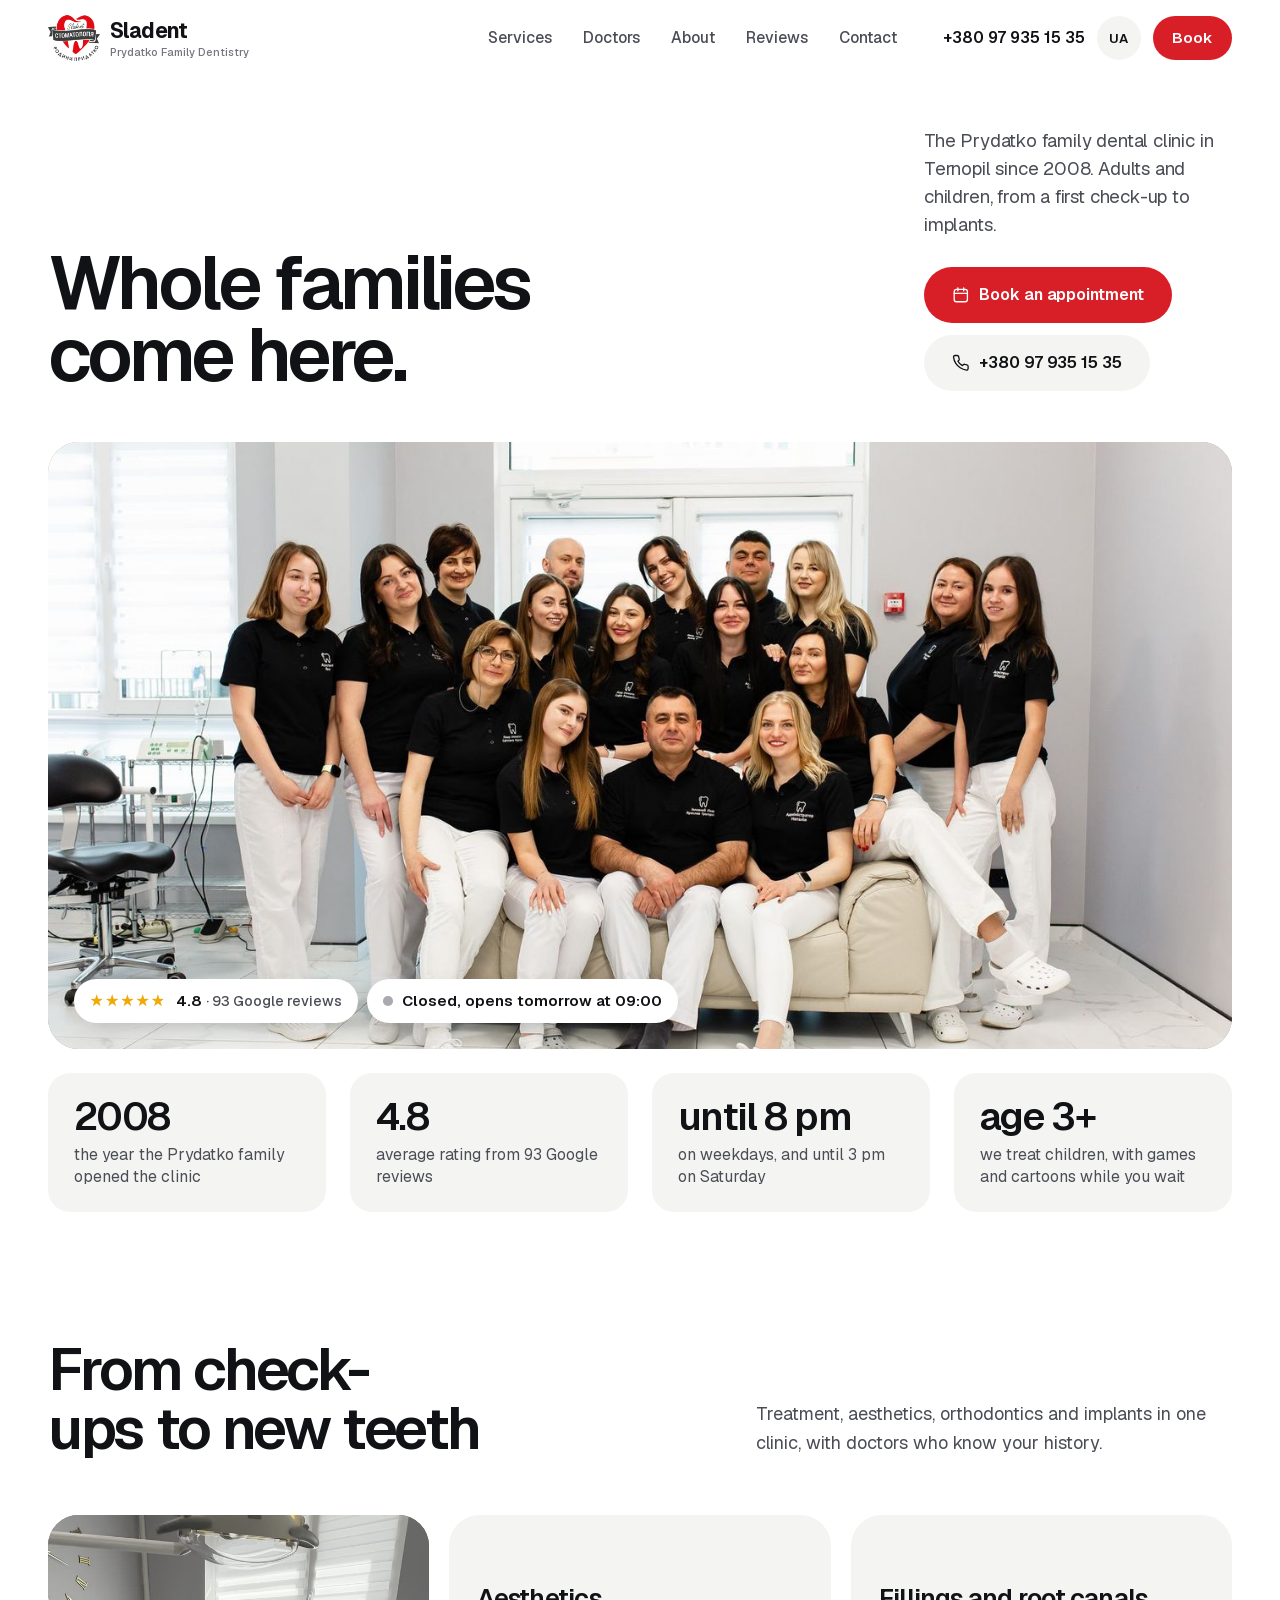
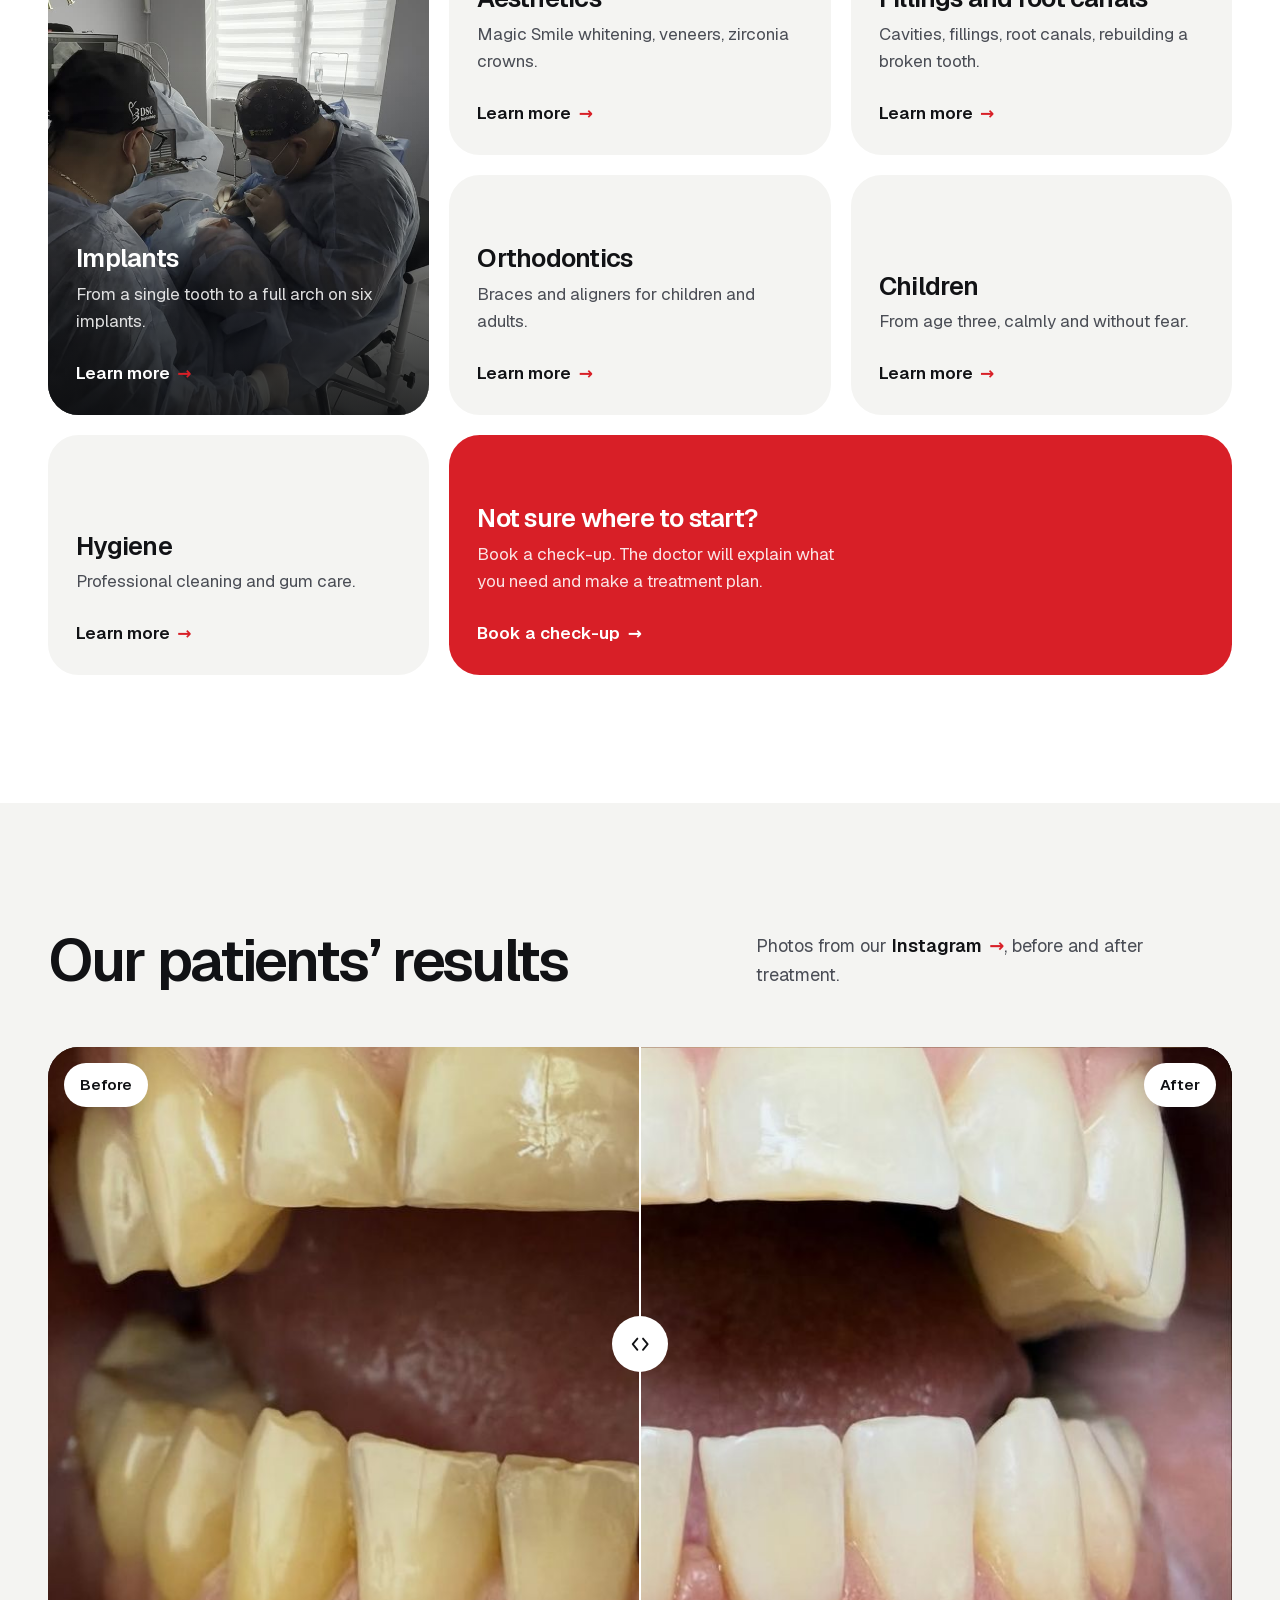
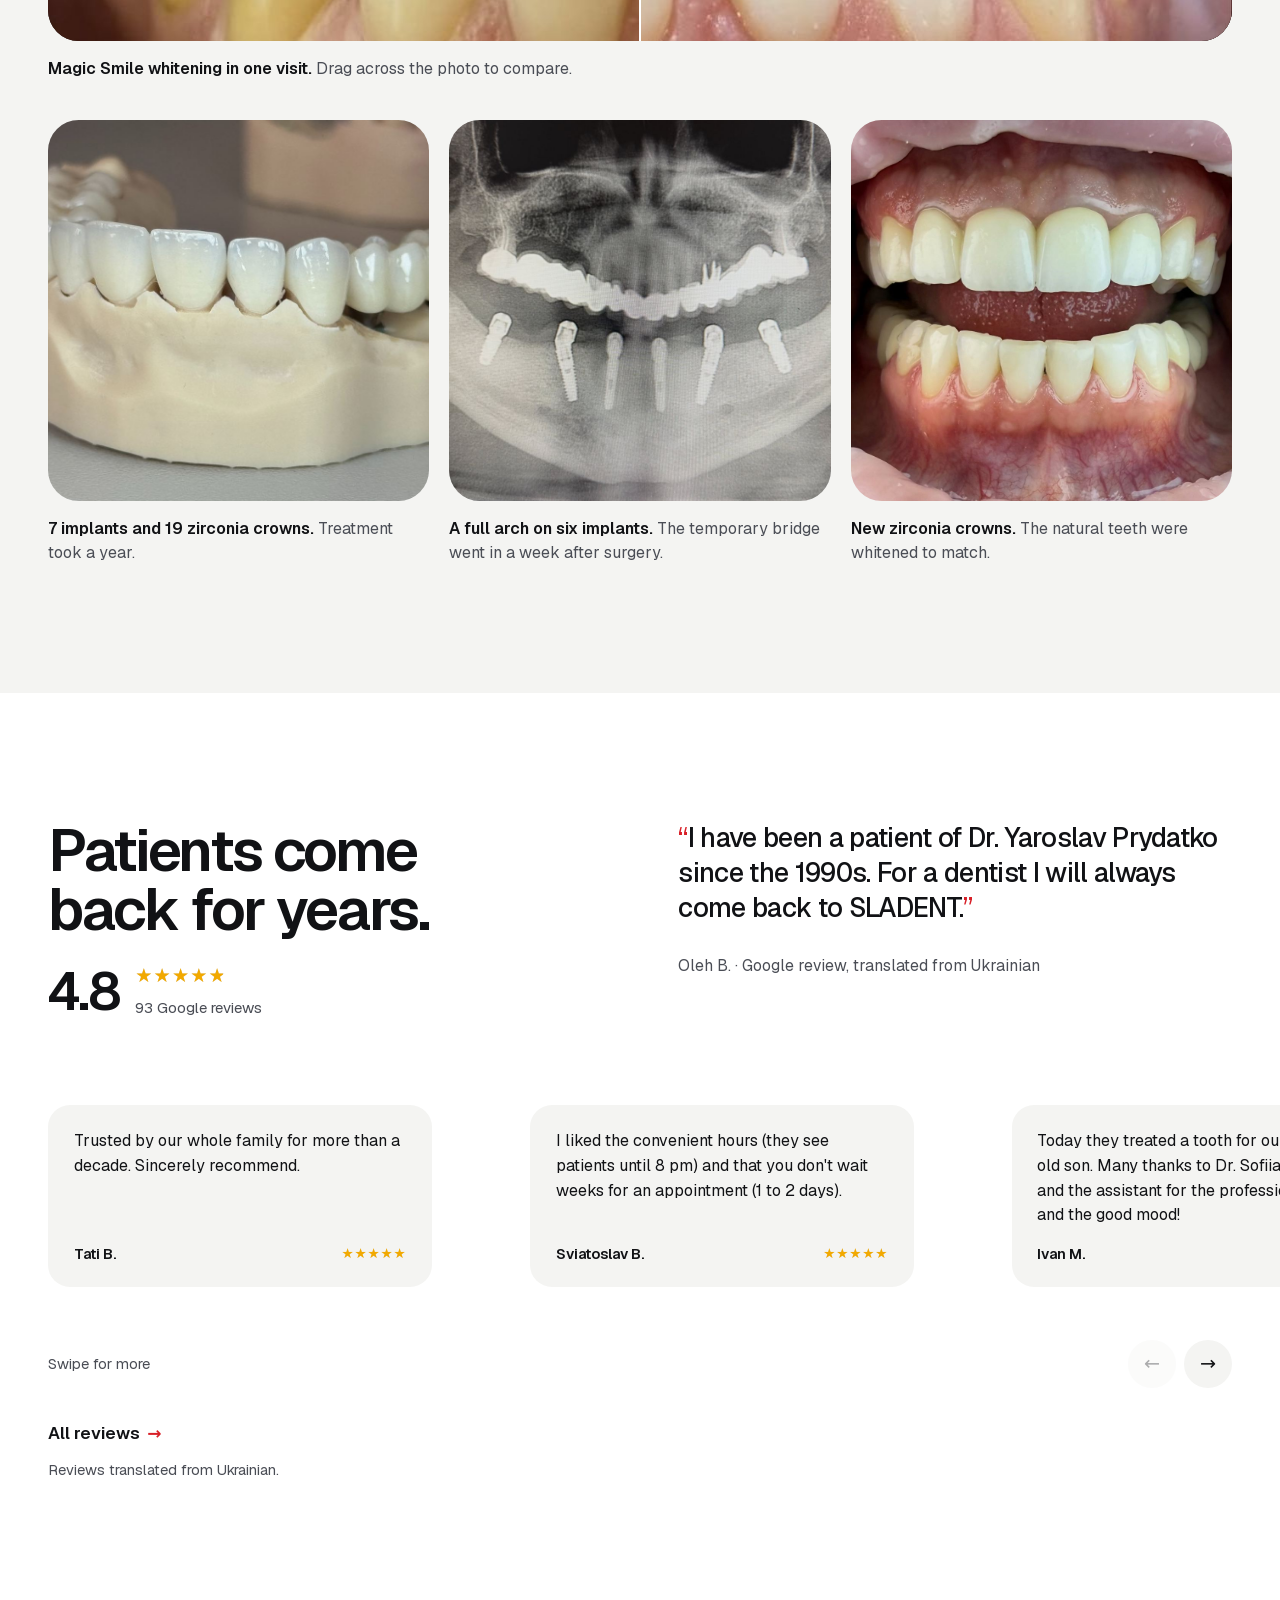
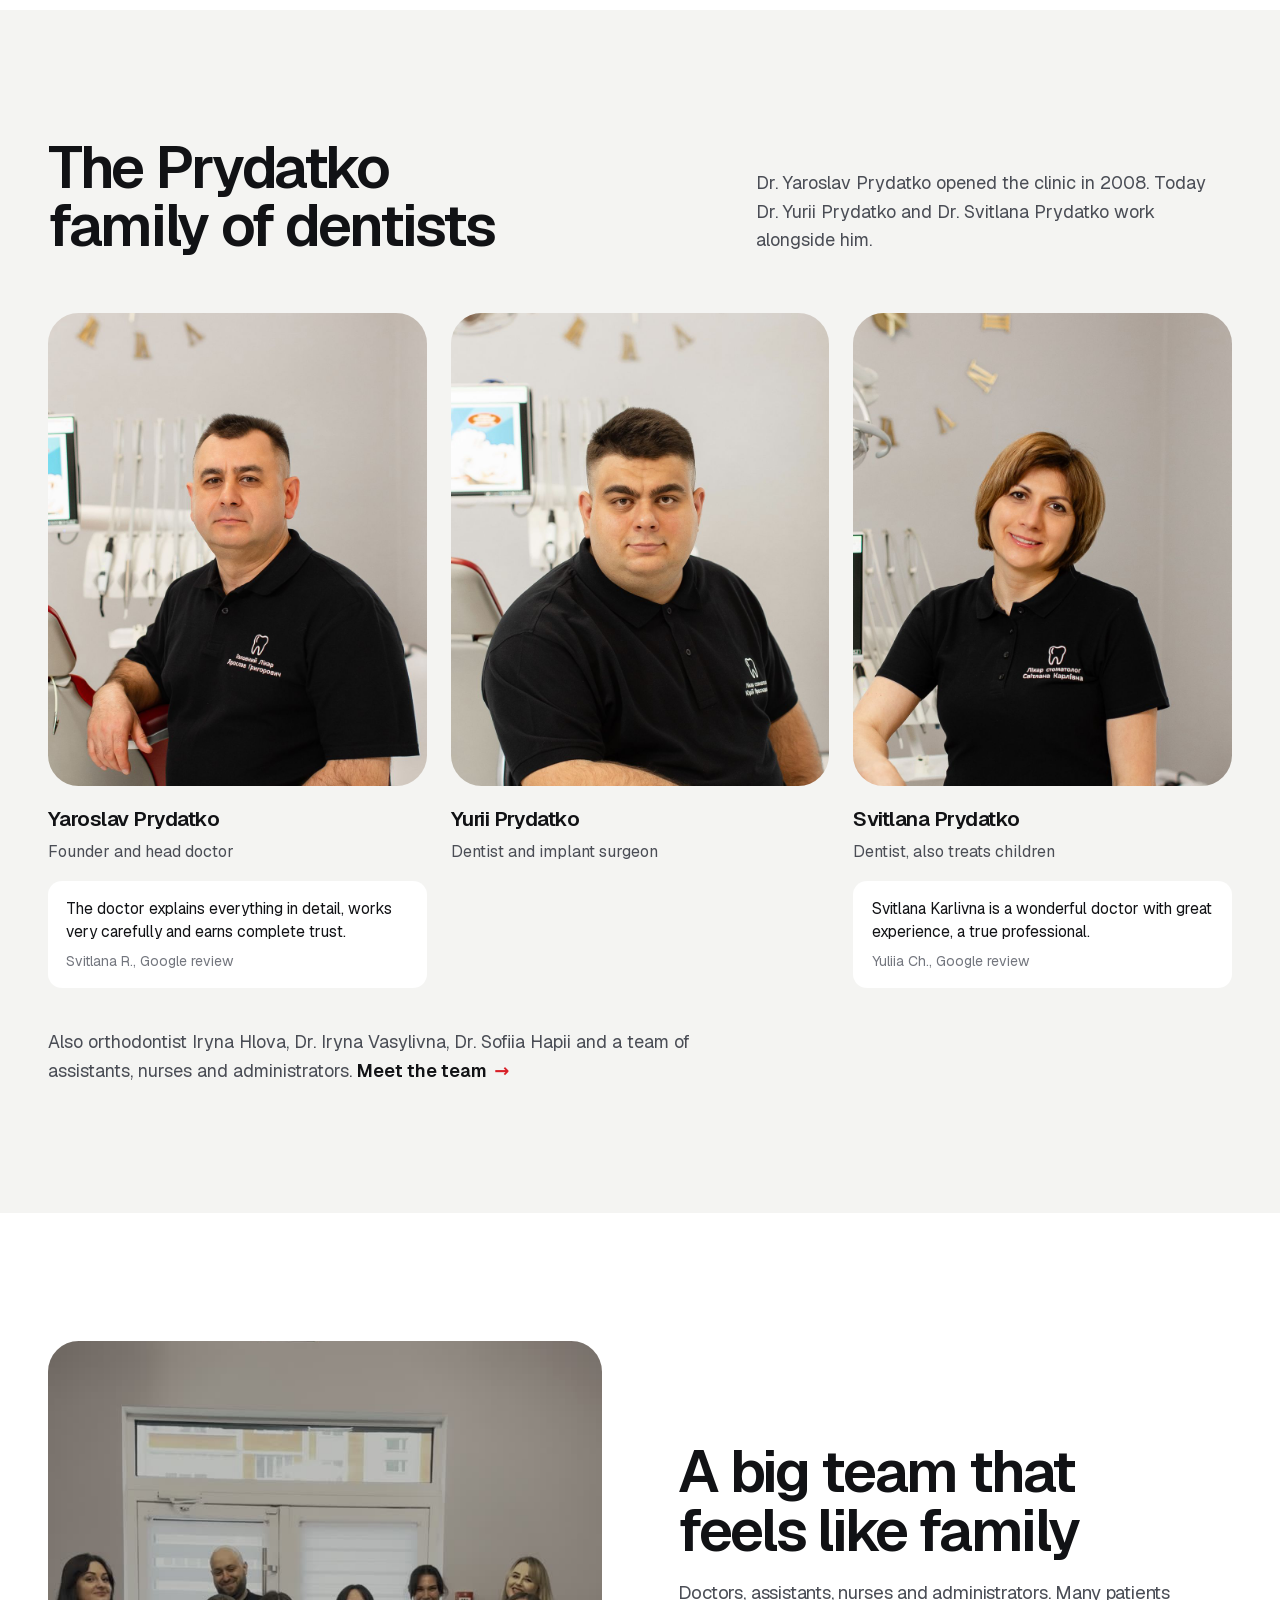
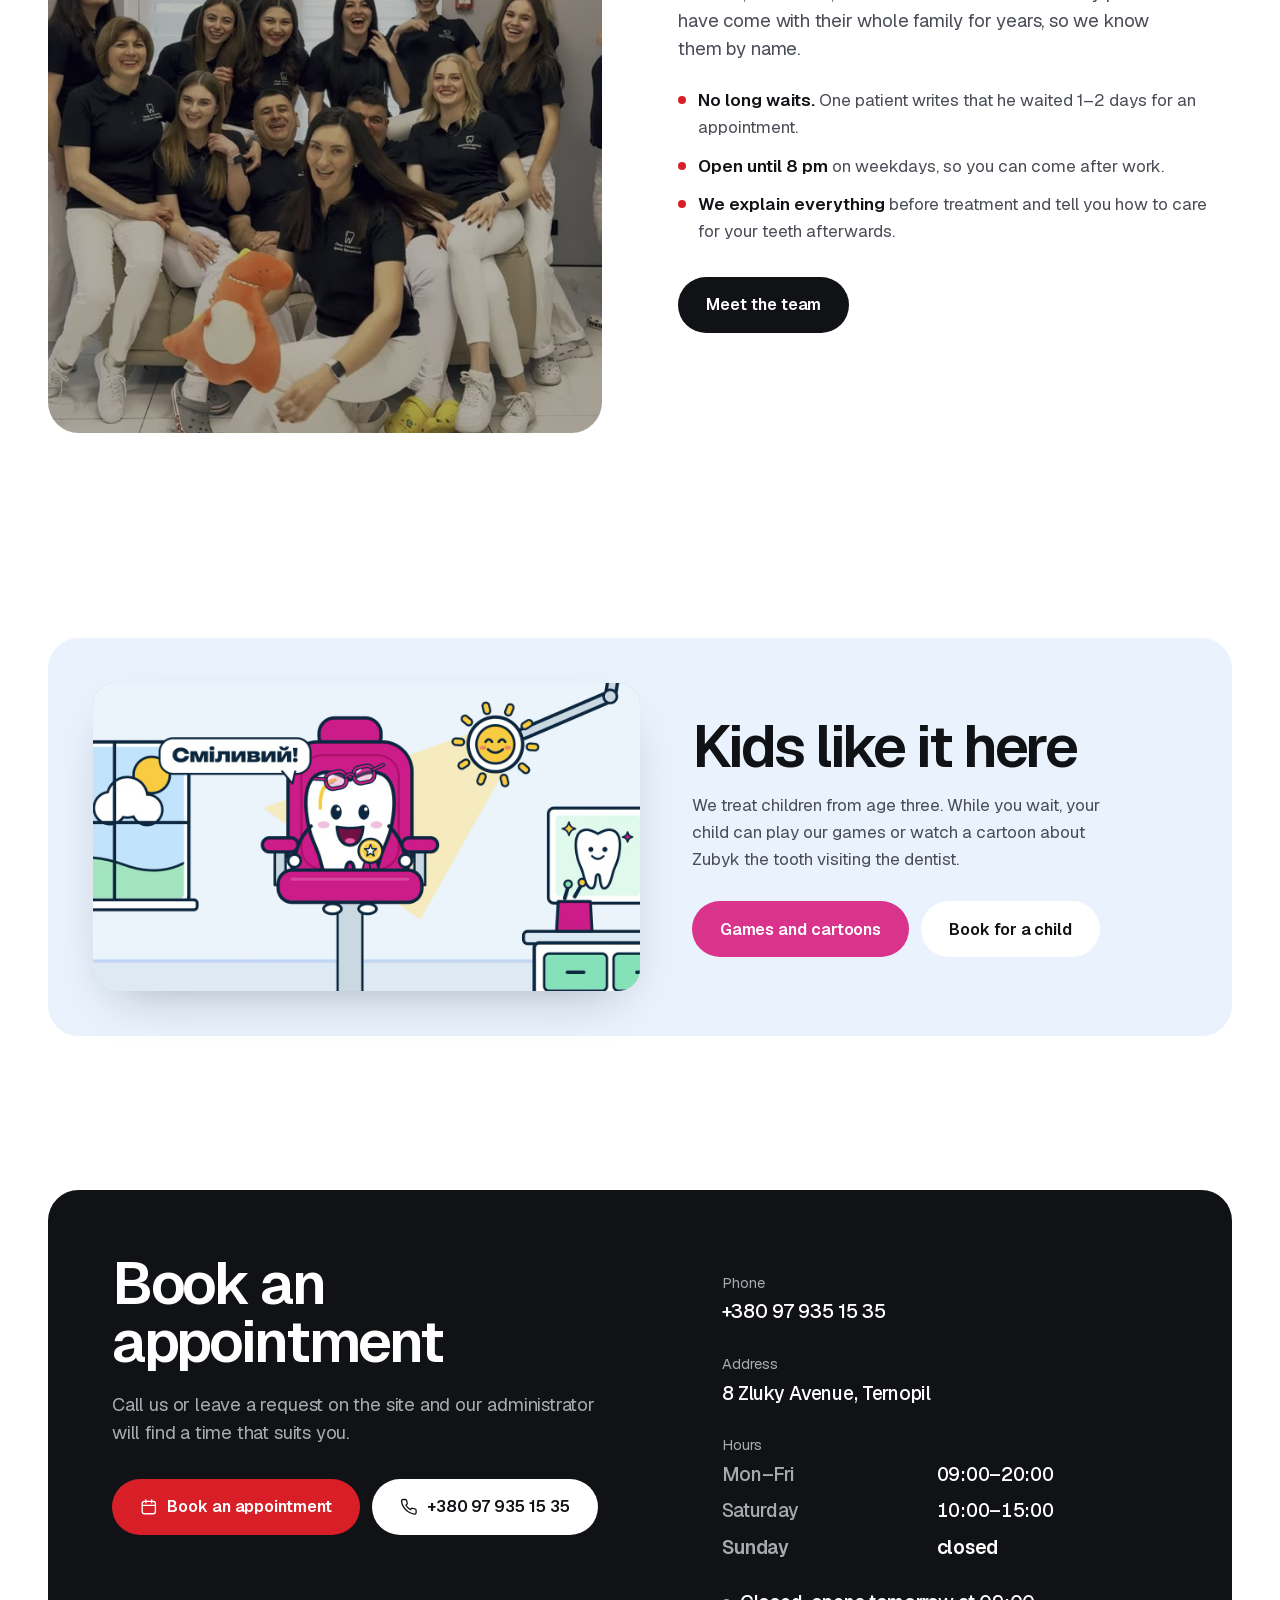
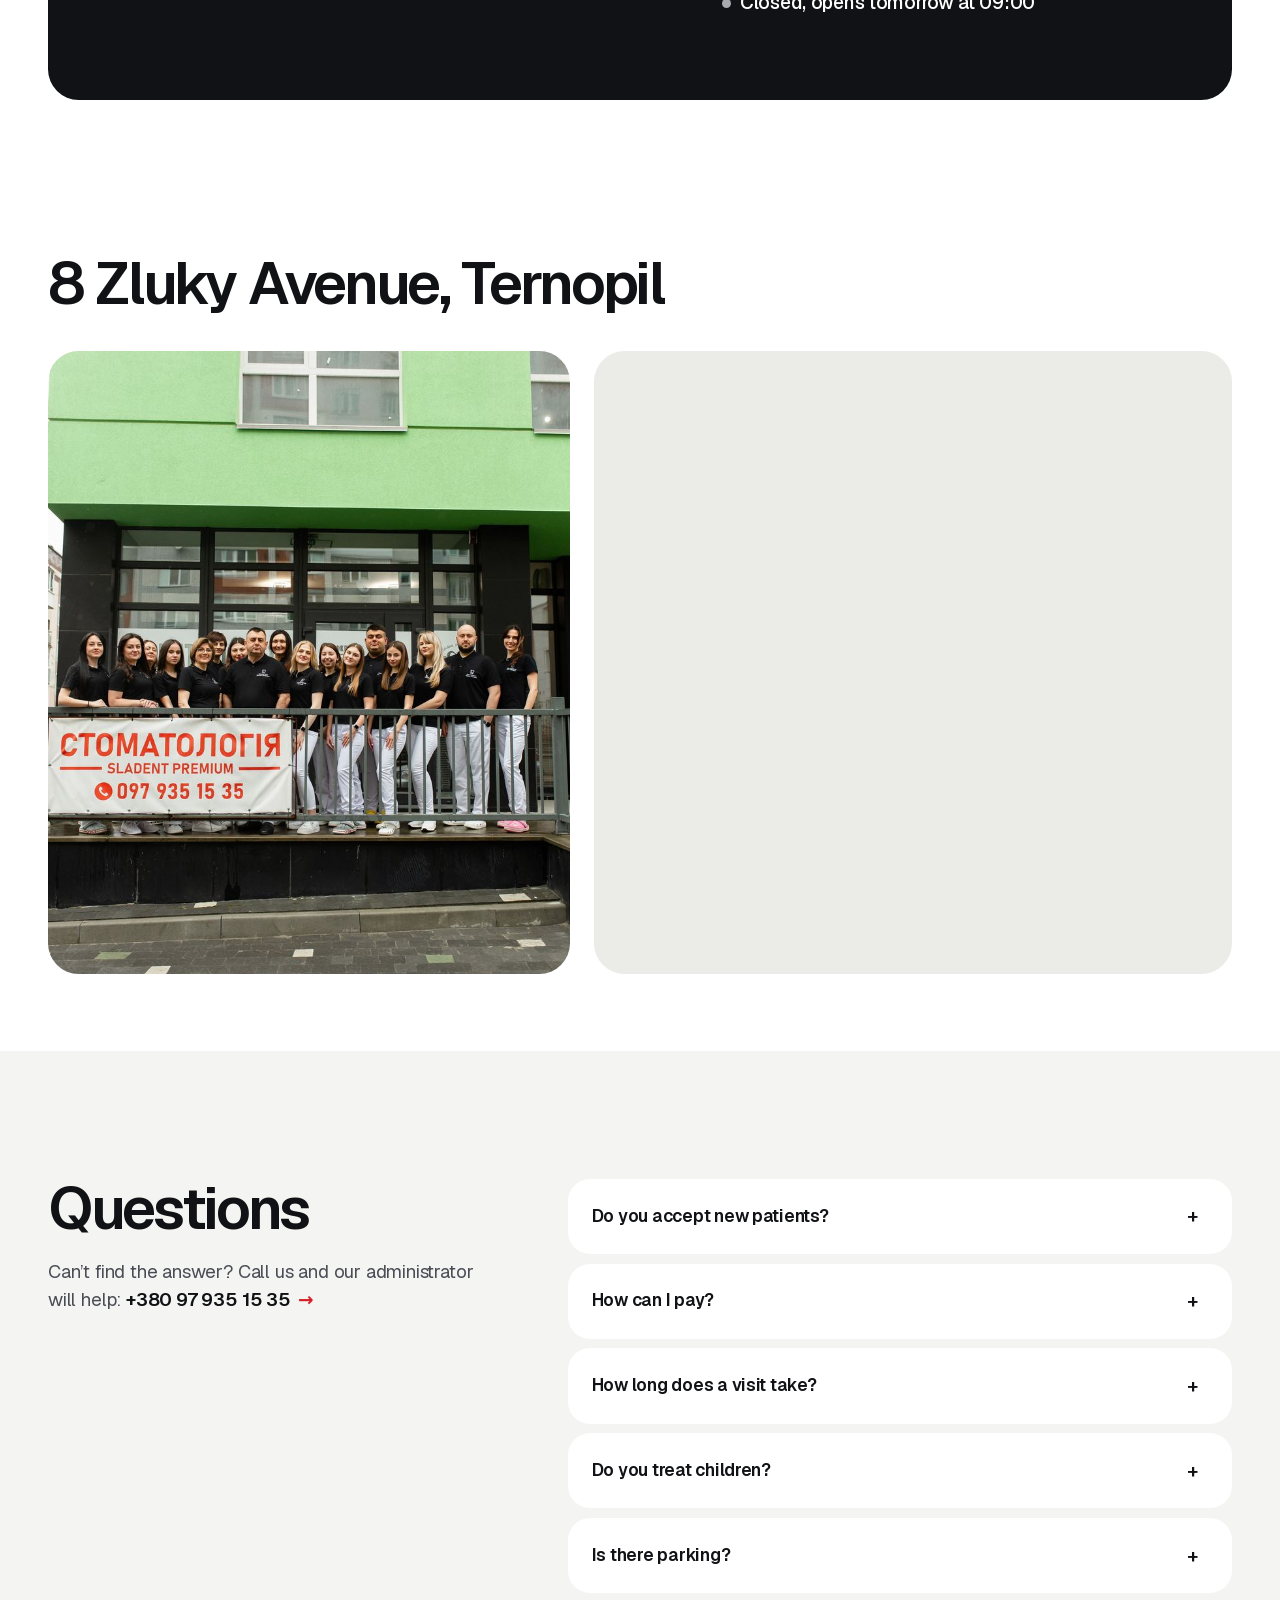
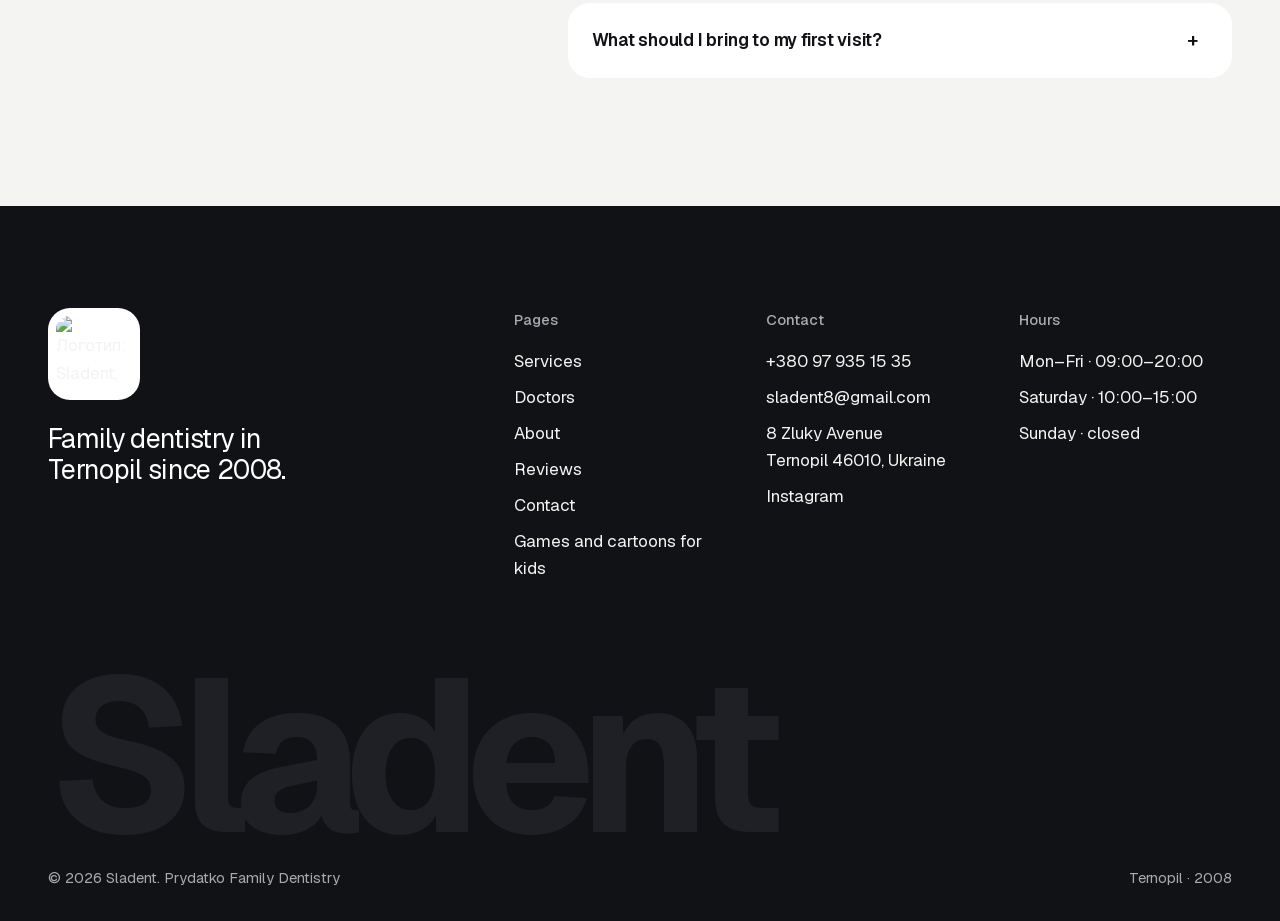
==== commit 5d6e2332: "Fix the before/after slider on phones The invisible native range only moved when its tiny thumb was " ====
--- a/en/index.html
+++ b/en/index.html
@@ -238,7 +238,7 @@
         <span class="ba__line" aria-hidden="true"></span><span class="ba__knob" aria-hidden="true"><svg viewBox="0 0 24 24" fill="none" stroke="#111215" stroke-width="2" stroke-linecap="round" stroke-linejoin="round" aria-hidden="true"><path d="M9 6l-5 6 5 6M15 6l5 6-5 6"/></svg></span>
         <input type="range" min="0" max="100" value="50" aria-label="Compare before and after whitening">
       </div>
-      <figcaption class="cap"><b>Magic Smile whitening in one visit.</b> Drag the slider to compare.</figcaption>
+      <figcaption class="cap"><b>Magic Smile whitening in one visit.</b> Drag across the photo to compare.</figcaption>
     </figure>
     <div class="results">
       <figure class="result"><div class="media" style="background-color:#a6a090"><img class="fade" onload="this.classList.add('ok')" onerror="this.classList.add('ok')" src="../images/photos/case-crowns.jpg" width="1000" height="790" loading="lazy" alt="Zirconia crowns on a jaw model"></div><figcaption class="cap"><b>7 implants and 19 zirconia crowns.</b> Treatment took a year.</figcaption></figure>
--- a/site.css
+++ b/site.css
@@ -202,7 +202,7 @@
 .tile--red p { color: rgba(255, 255, 255, 0.88); }
 
 /* Before / after ---------------------------------------------------------- */
-.ba { position: relative; aspect-ratio: 1200 / 984; max-height: 66vh; width: 100%; border-radius: var(--r-xl); overflow: hidden; background: #241918; touch-action: pan-y; user-select: none; --pos: 50%; }
+.ba { position: relative; aspect-ratio: 1200 / 984; max-height: 66vh; width: 100%; border-radius: var(--r-xl); overflow: hidden; background: #241918; touch-action: pan-y; user-select: none; -webkit-user-select: none; -webkit-touch-callout: none; cursor: ew-resize; --pos: 50%; }
 .ba img { position: absolute; inset: 0; width: 100%; height: 100%; object-fit: cover; pointer-events: none; }
 .ba__after { clip-path: inset(0 0 0 var(--pos)); }
 .ba__line { position: absolute; top: 0; bottom: 0; left: var(--pos); width: 2px; margin-left: -1px; background: #fff; pointer-events: none; }
@@ -213,9 +213,9 @@
 }
 @media (hover: hover) { .ba:hover .ba__knob { transform: scale(1.06); } }
 .ba__knob svg { width: 1.4rem; height: 1.4rem; }
-.ba input { position: absolute; inset: 0; width: 100%; height: 100%; margin: 0; opacity: 0; cursor: ew-resize; }
+.ba input { position: absolute; left: 0; bottom: 0; width: 100%; height: 1px; margin: 0; opacity: 0; pointer-events: none; }  /* keyboard only; pointer handled in site.js */
 .ba:has(input:focus-visible) .ba__knob { outline: 3px solid var(--red); outline-offset: 3px; }
-.ba .chip { position: absolute; top: 1rem; }
+.ba .chip { position: absolute; top: 1rem; z-index: 2; pointer-events: none; }  /* labels sit above the divider line */
 .ba .chip--l { left: 1rem; }
 .ba .chip--r { right: 1rem; }
 .cap { margin-top: 1rem; color: var(--ink-2); font-size: 1rem; line-height: 1.5; max-width: 62ch; }
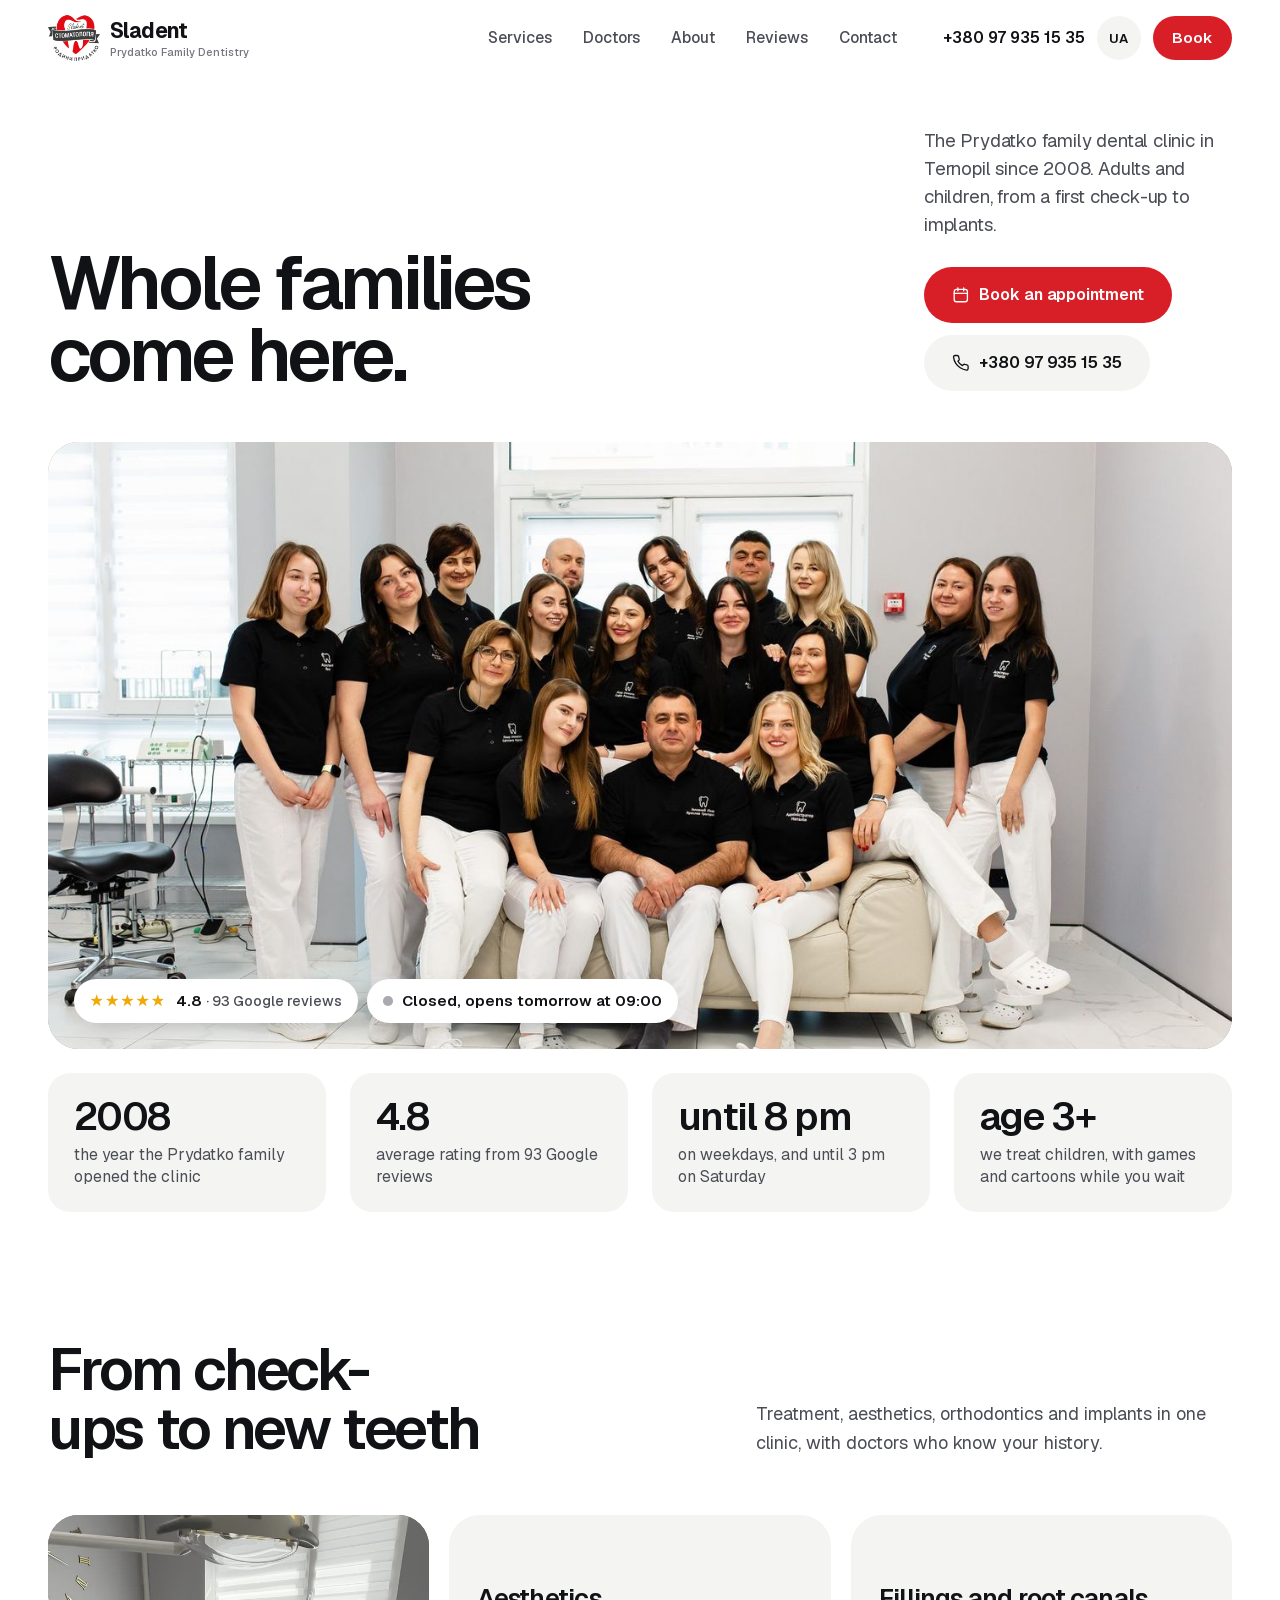
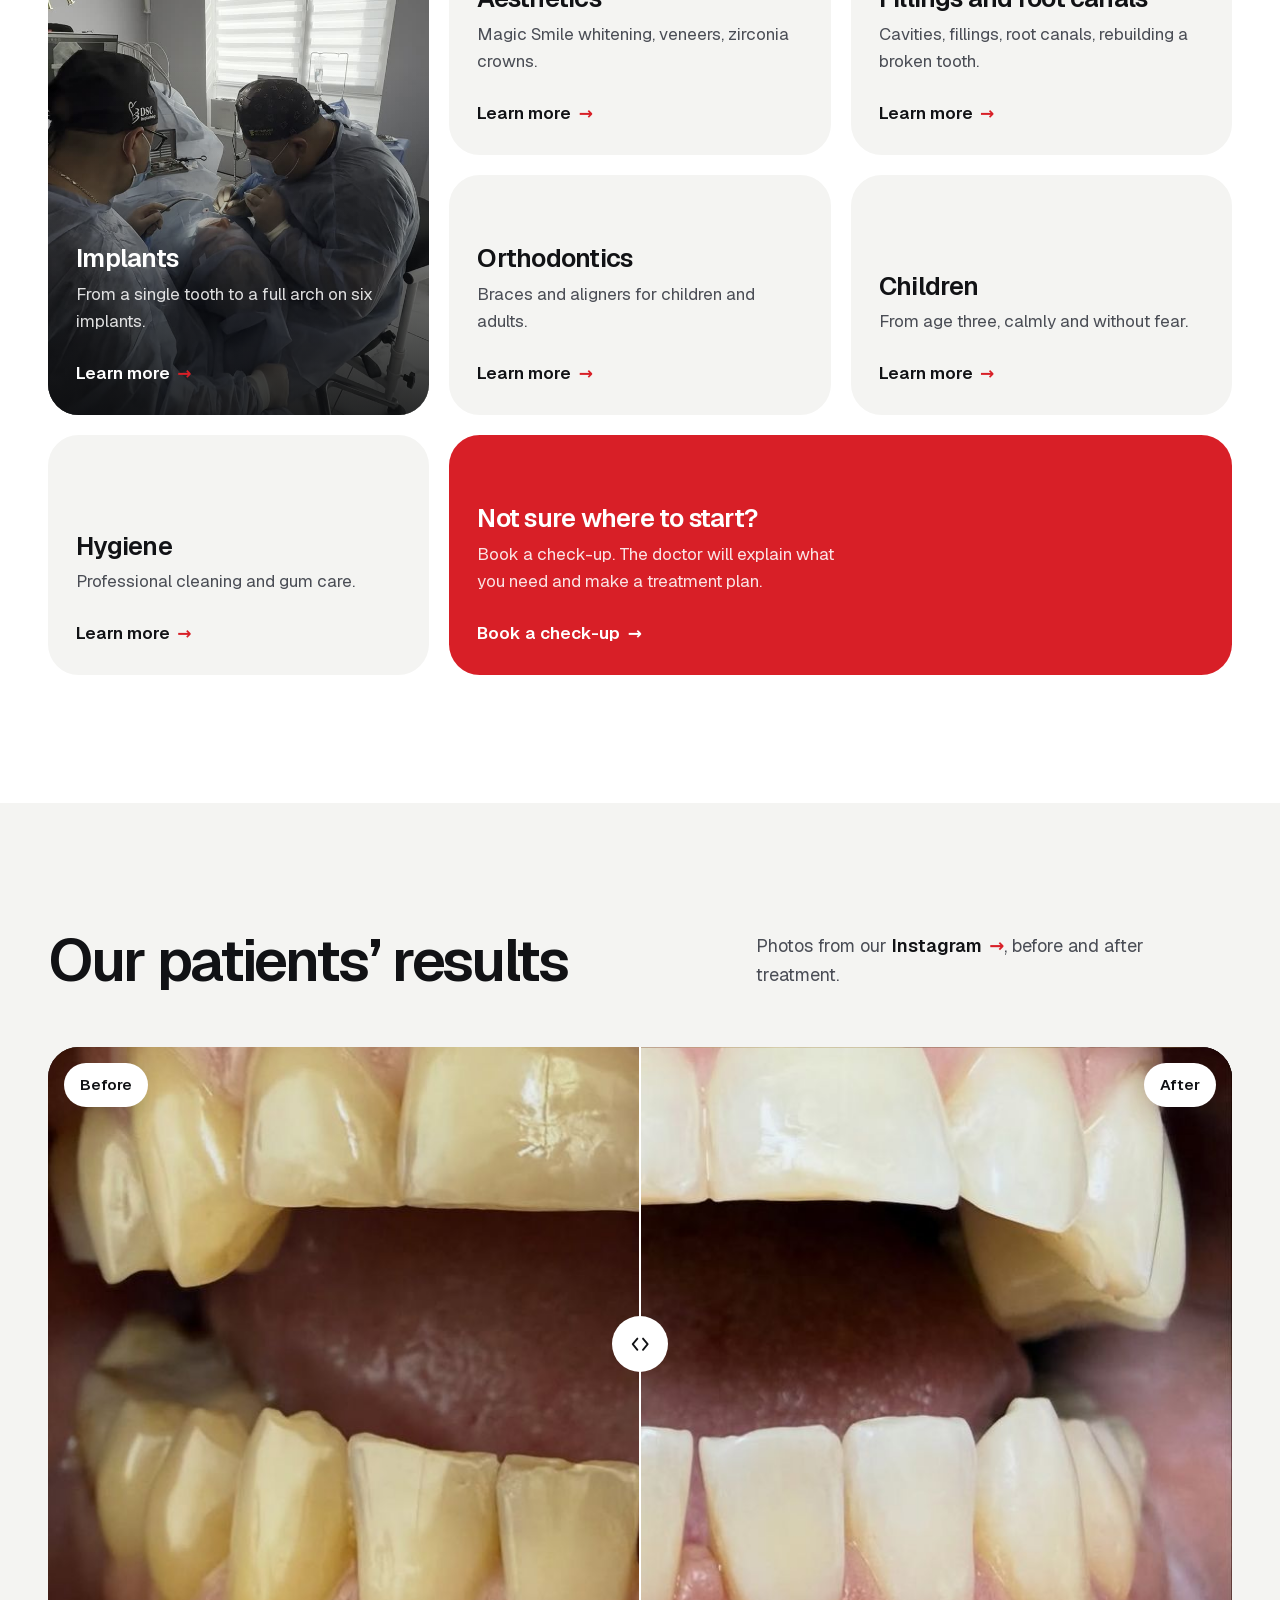
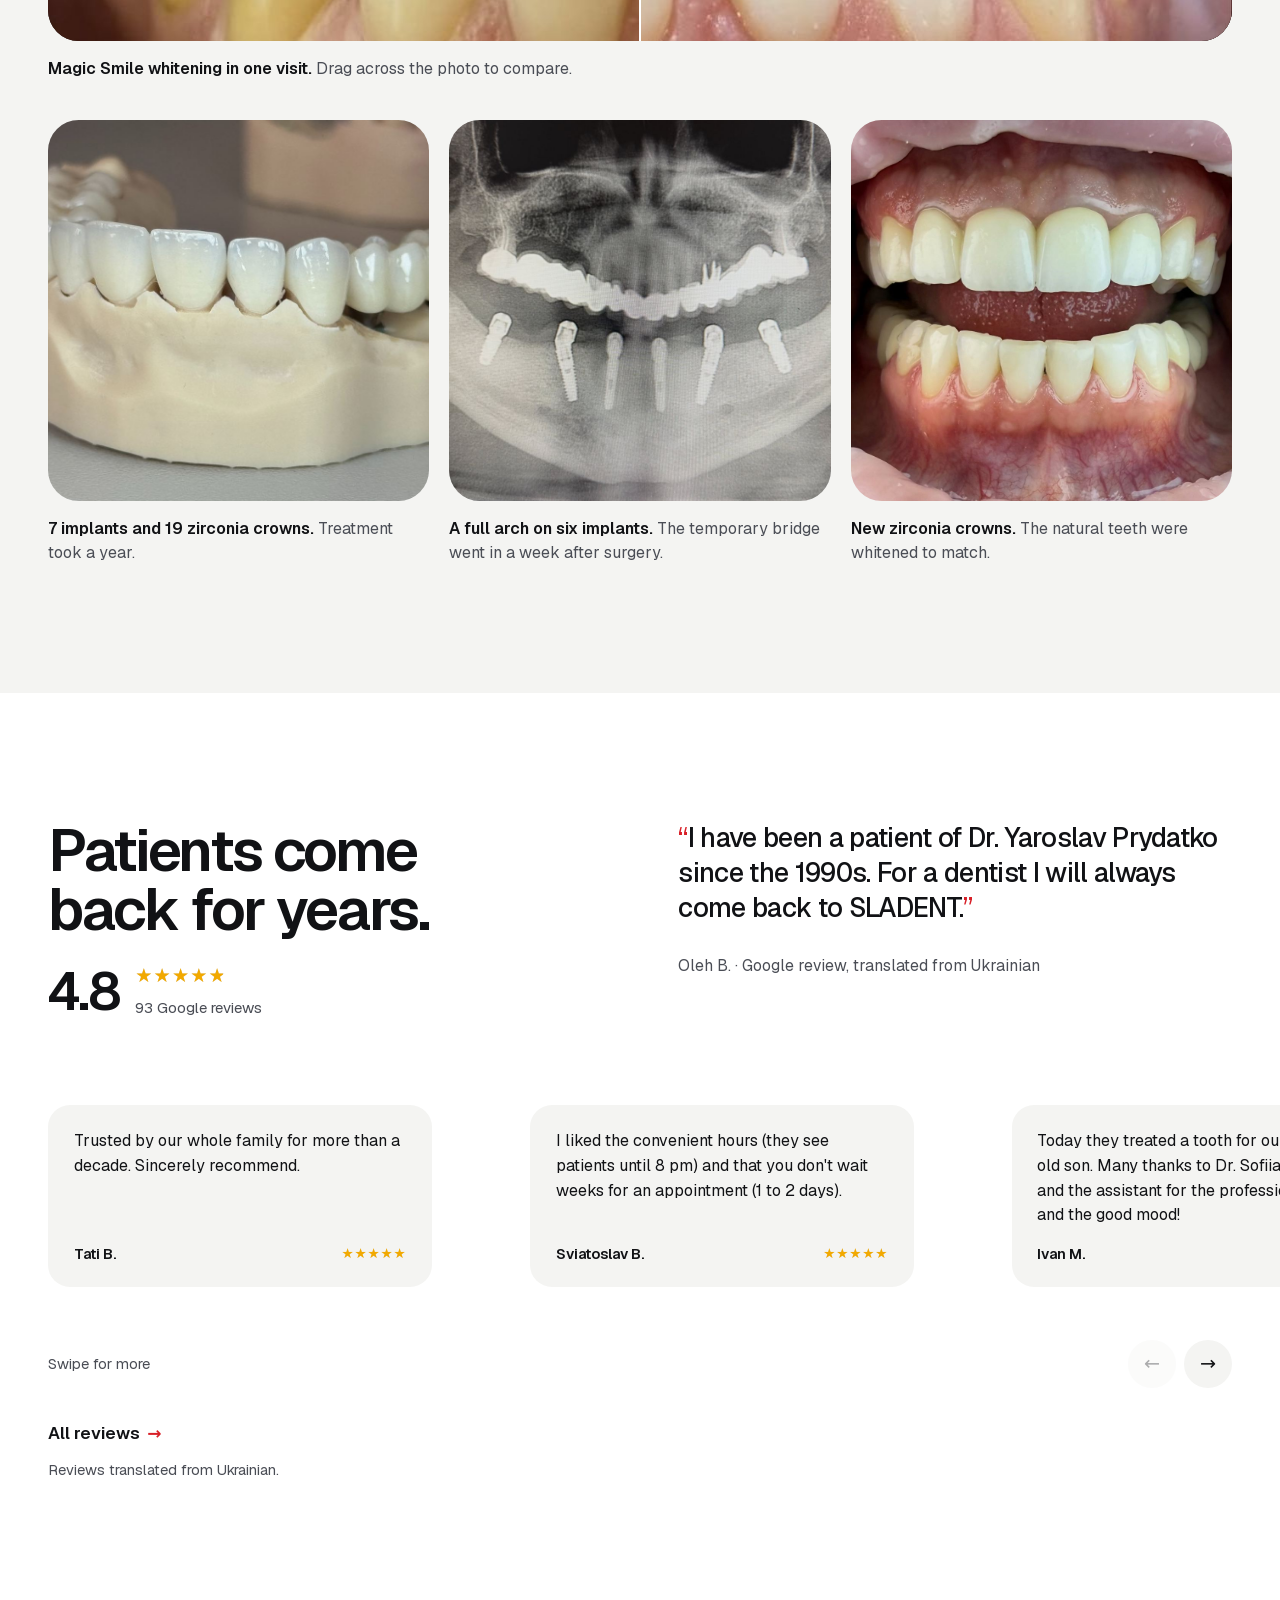
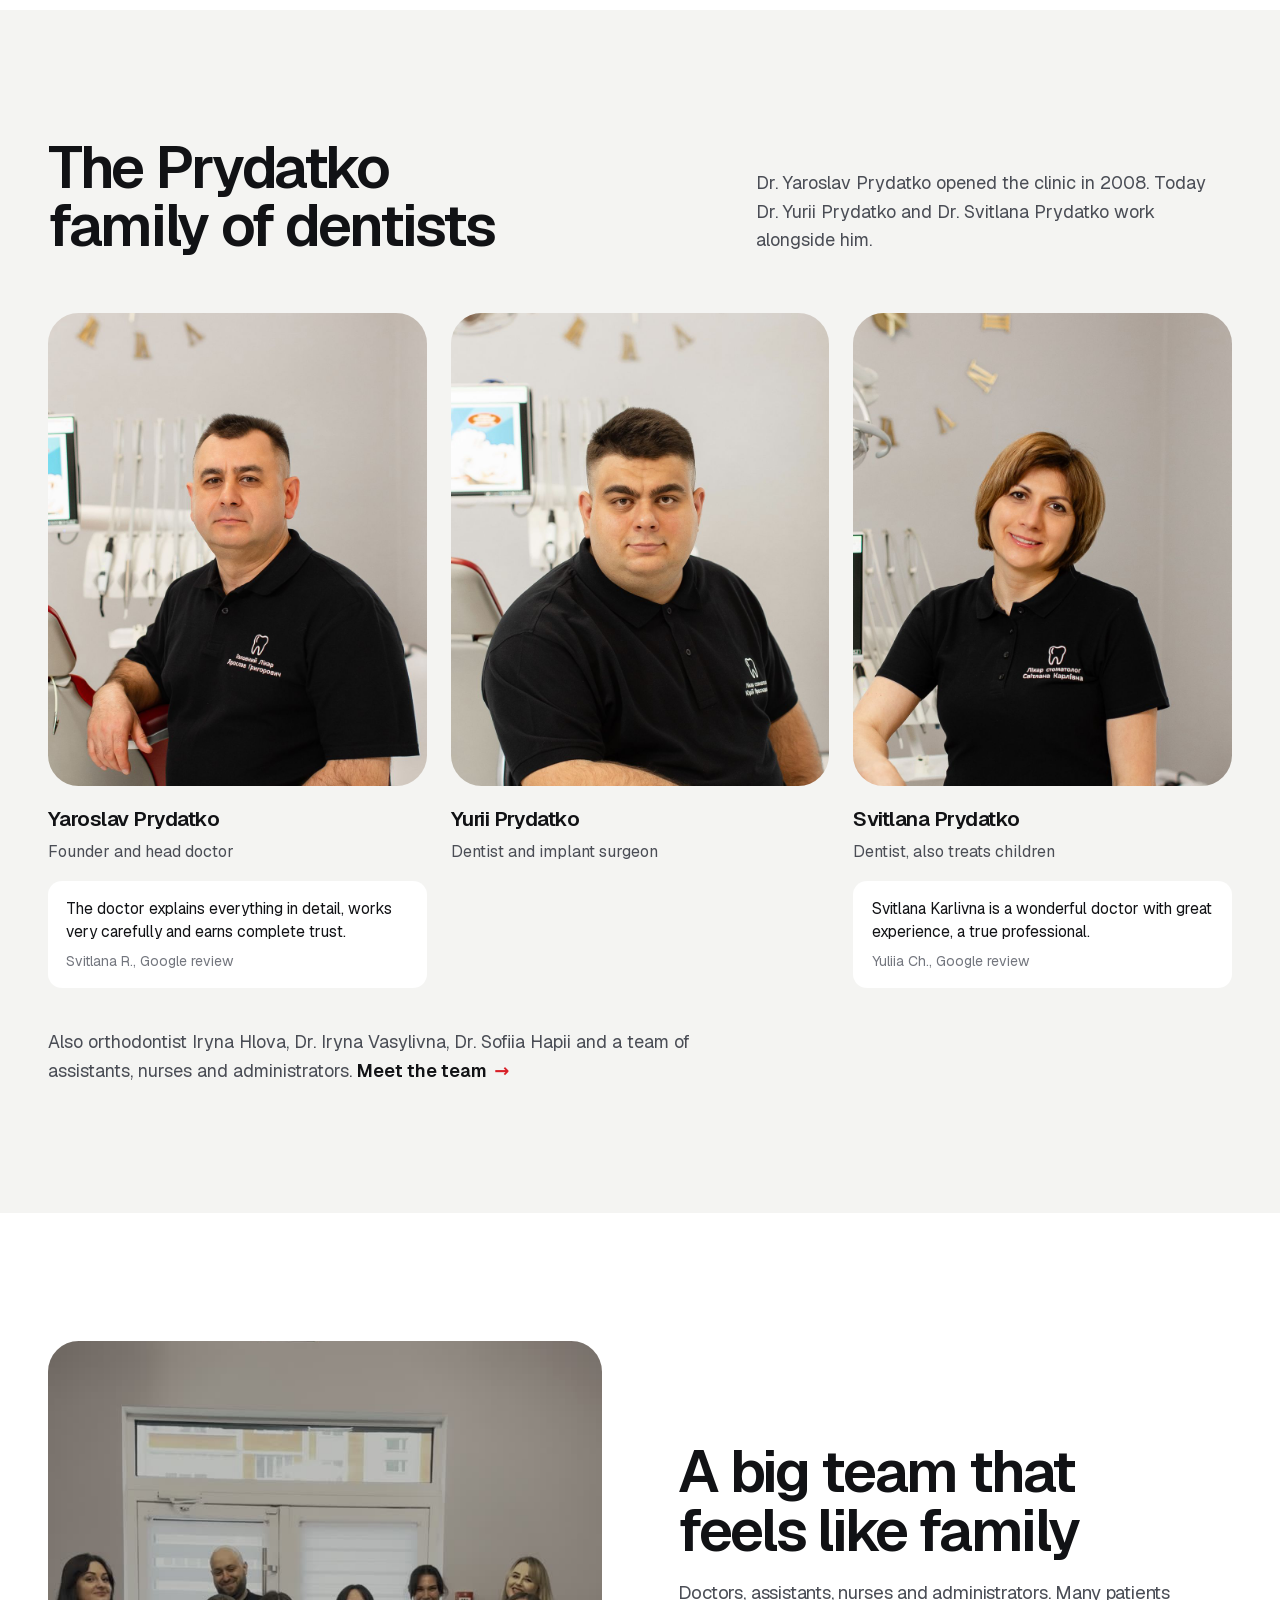
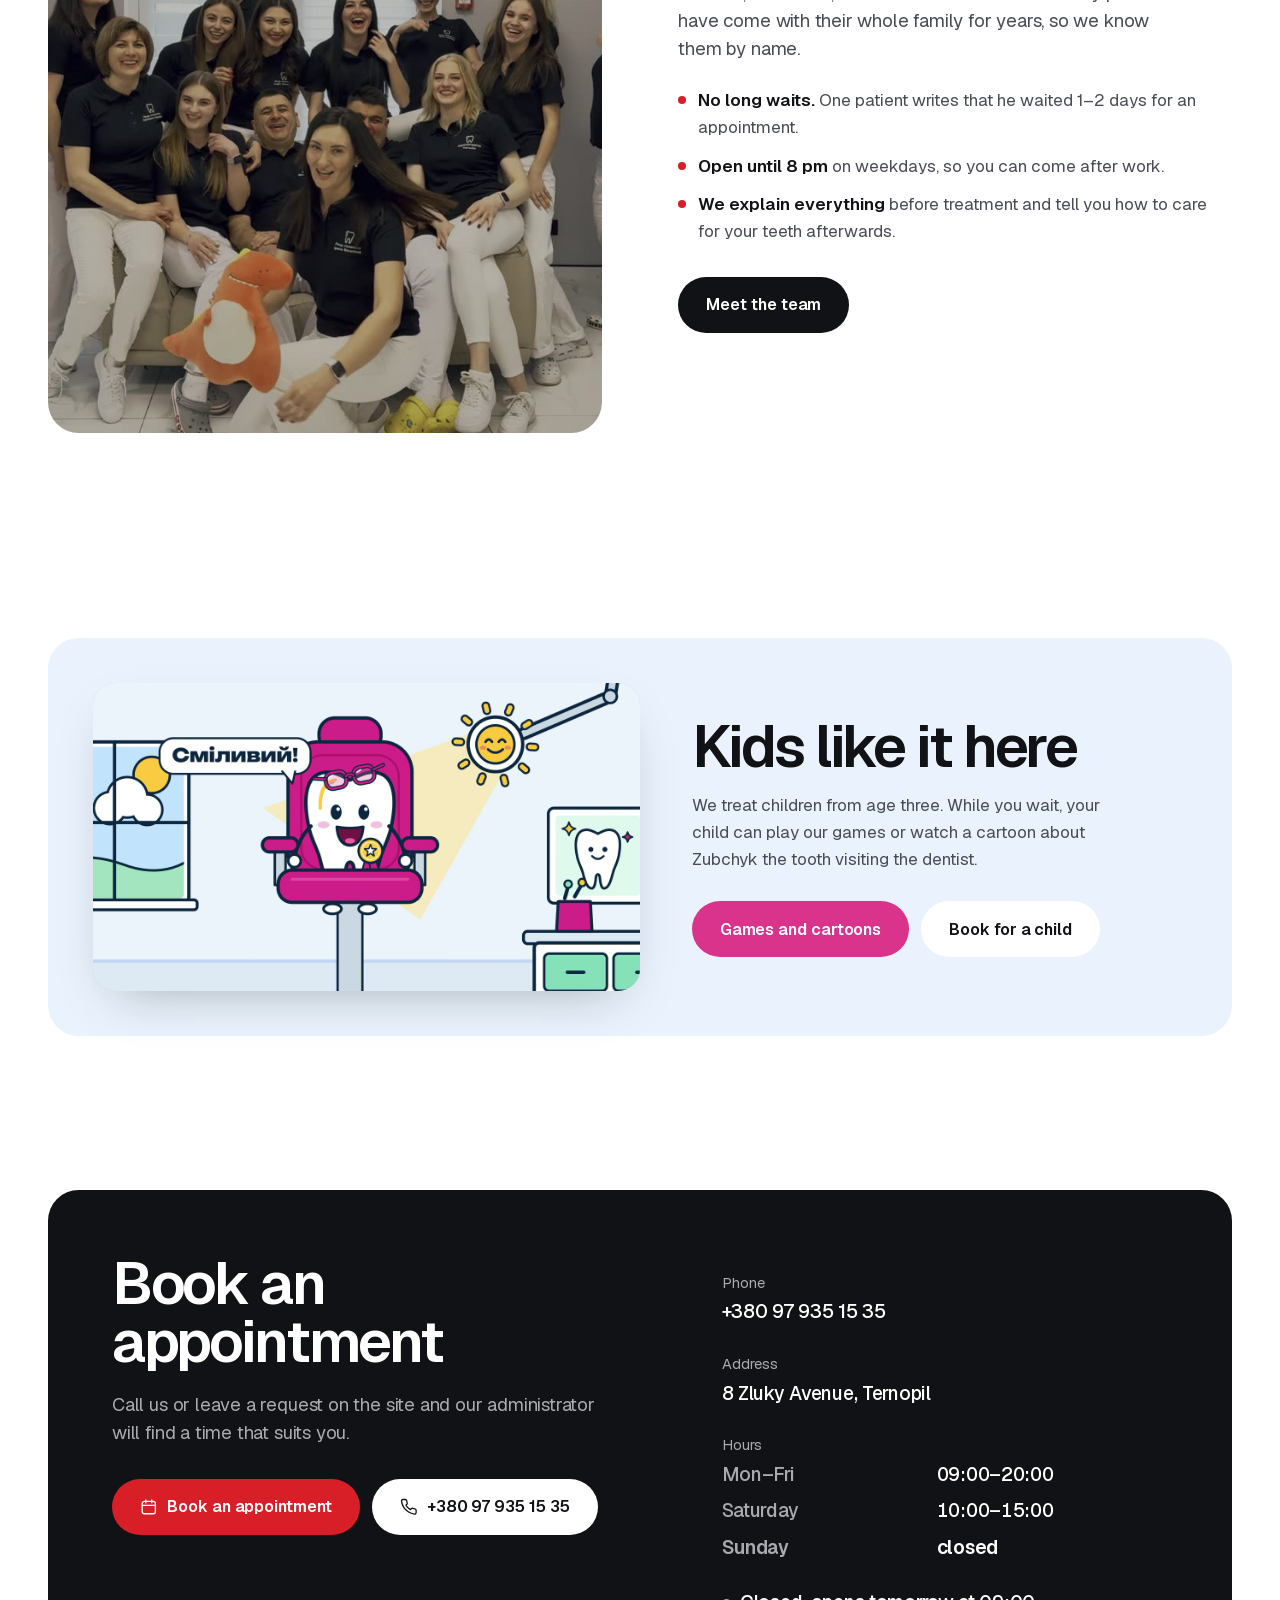
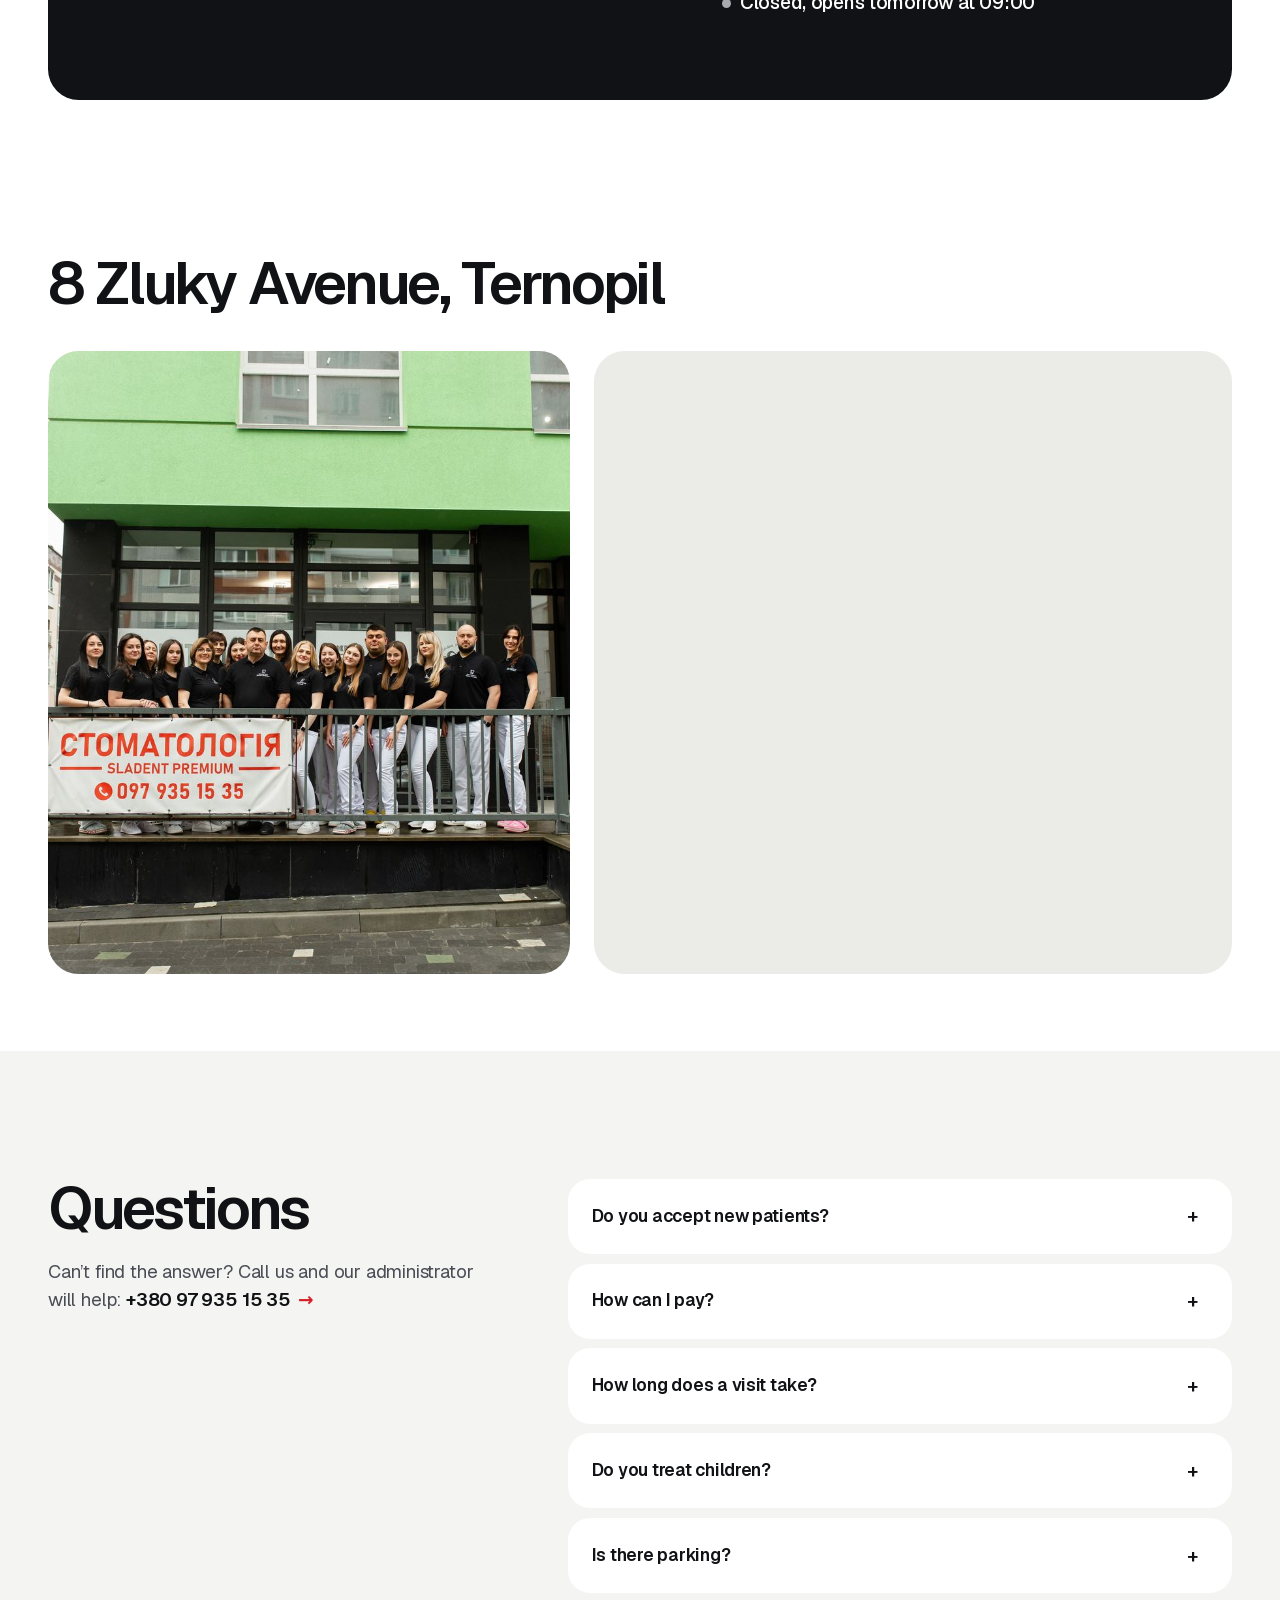
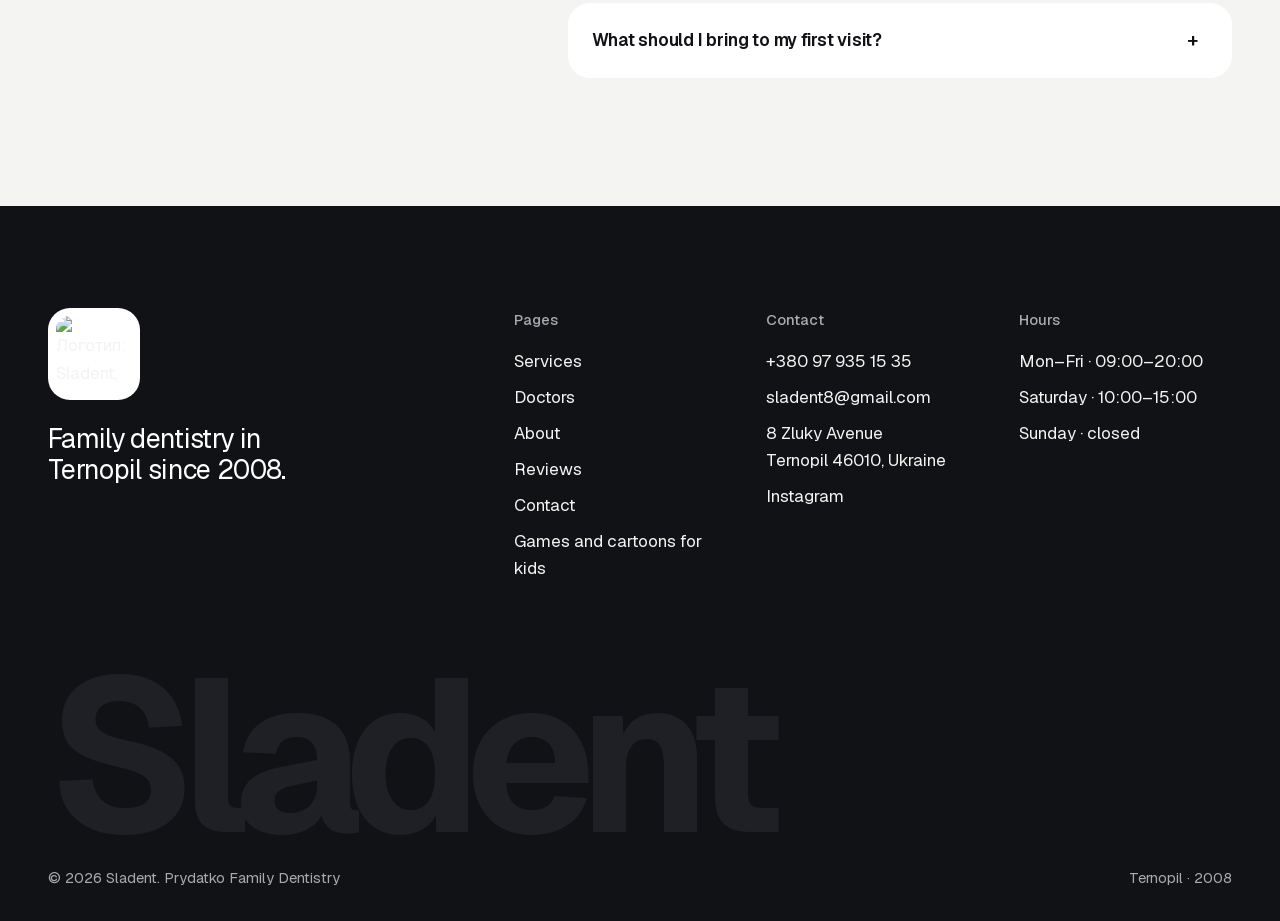
==== commit 1c8f392d: "Rename Зубик to Зубчик across the site Kids page brand is now Зубчики, the mascot is Зубчик in every" ====
--- a/en/index.html
+++ b/en/index.html
@@ -300,7 +300,7 @@
       <a class="media" href="../kids/" tabindex="-1" aria-hidden="true" style="background-color:#cfc9d4"><img class="fade" onload="this.classList.add('ok')" onerror="this.classList.add('ok')" src="../kids/videos/visit-poster.jpg" width="1280" height="720" loading="lazy" alt=""></a>
       <div>
         <h2 class="d2" id="kids-title">Kids like it here</h2>
-        <p>We treat children from age three. While you wait, your child can play our games or watch a cartoon about Zubyk the tooth visiting the dentist.</p>
+        <p>We treat children from age three. While you wait, your child can play our games or watch a cartoon about Zubchyk the tooth visiting the dentist.</p>
         <div class="btns"><a class="btn btn--kids" href="../kids/">Games and cartoons</a><a class="btn btn--white" href="contact.html#booking-form">Book for a child</a></div>
       </div>
     </div>
